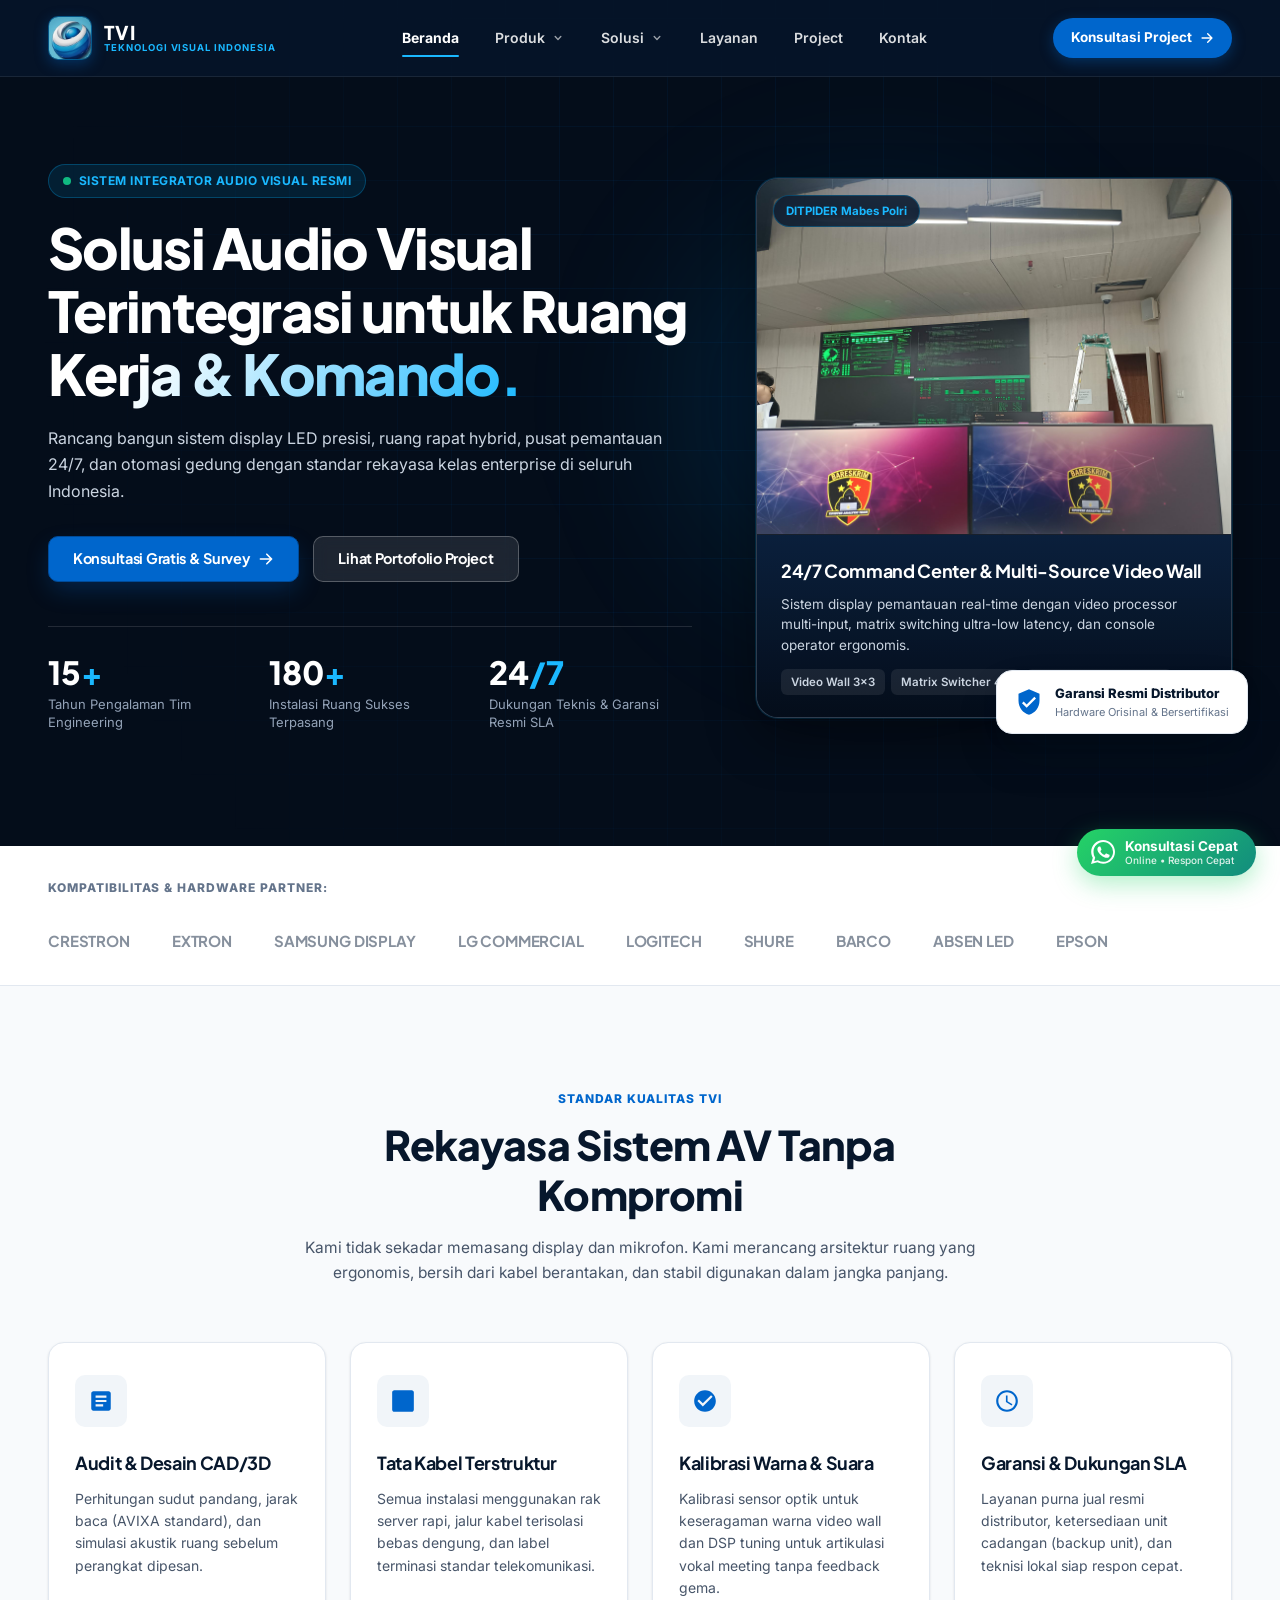
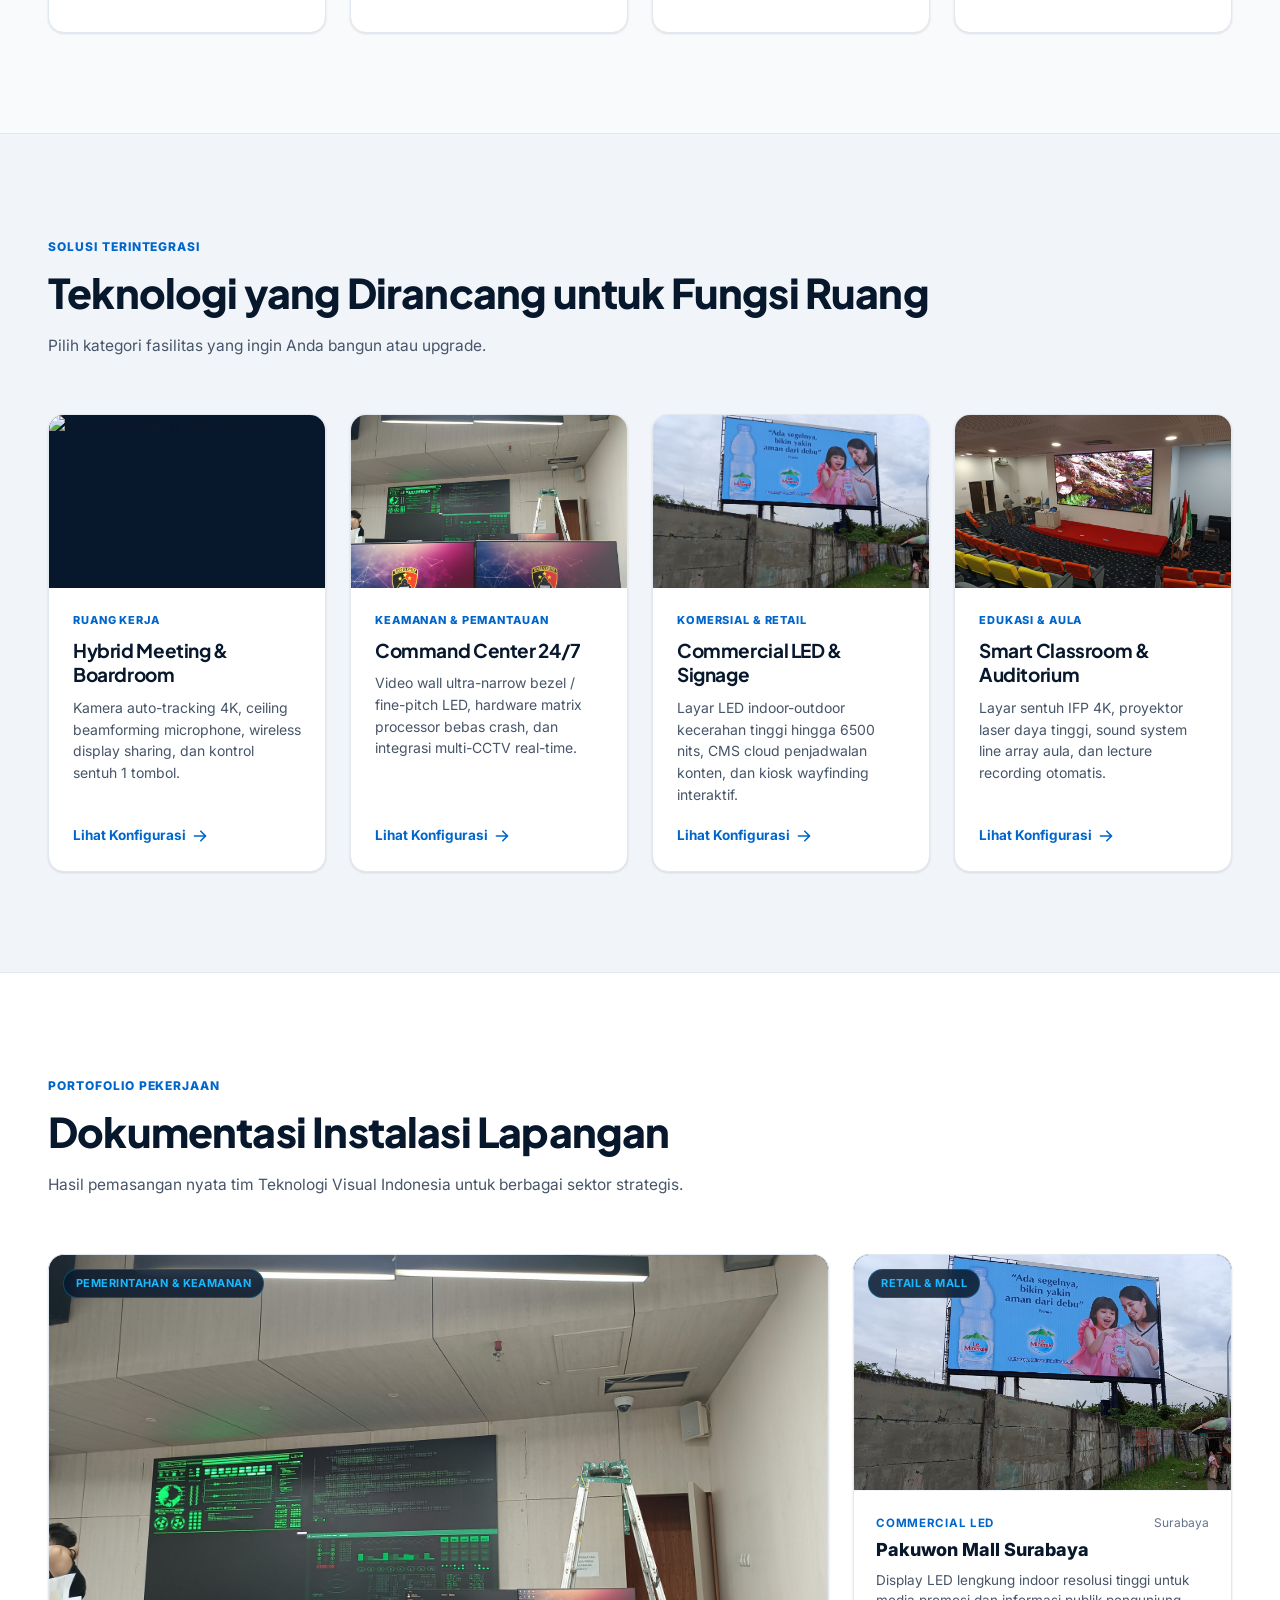
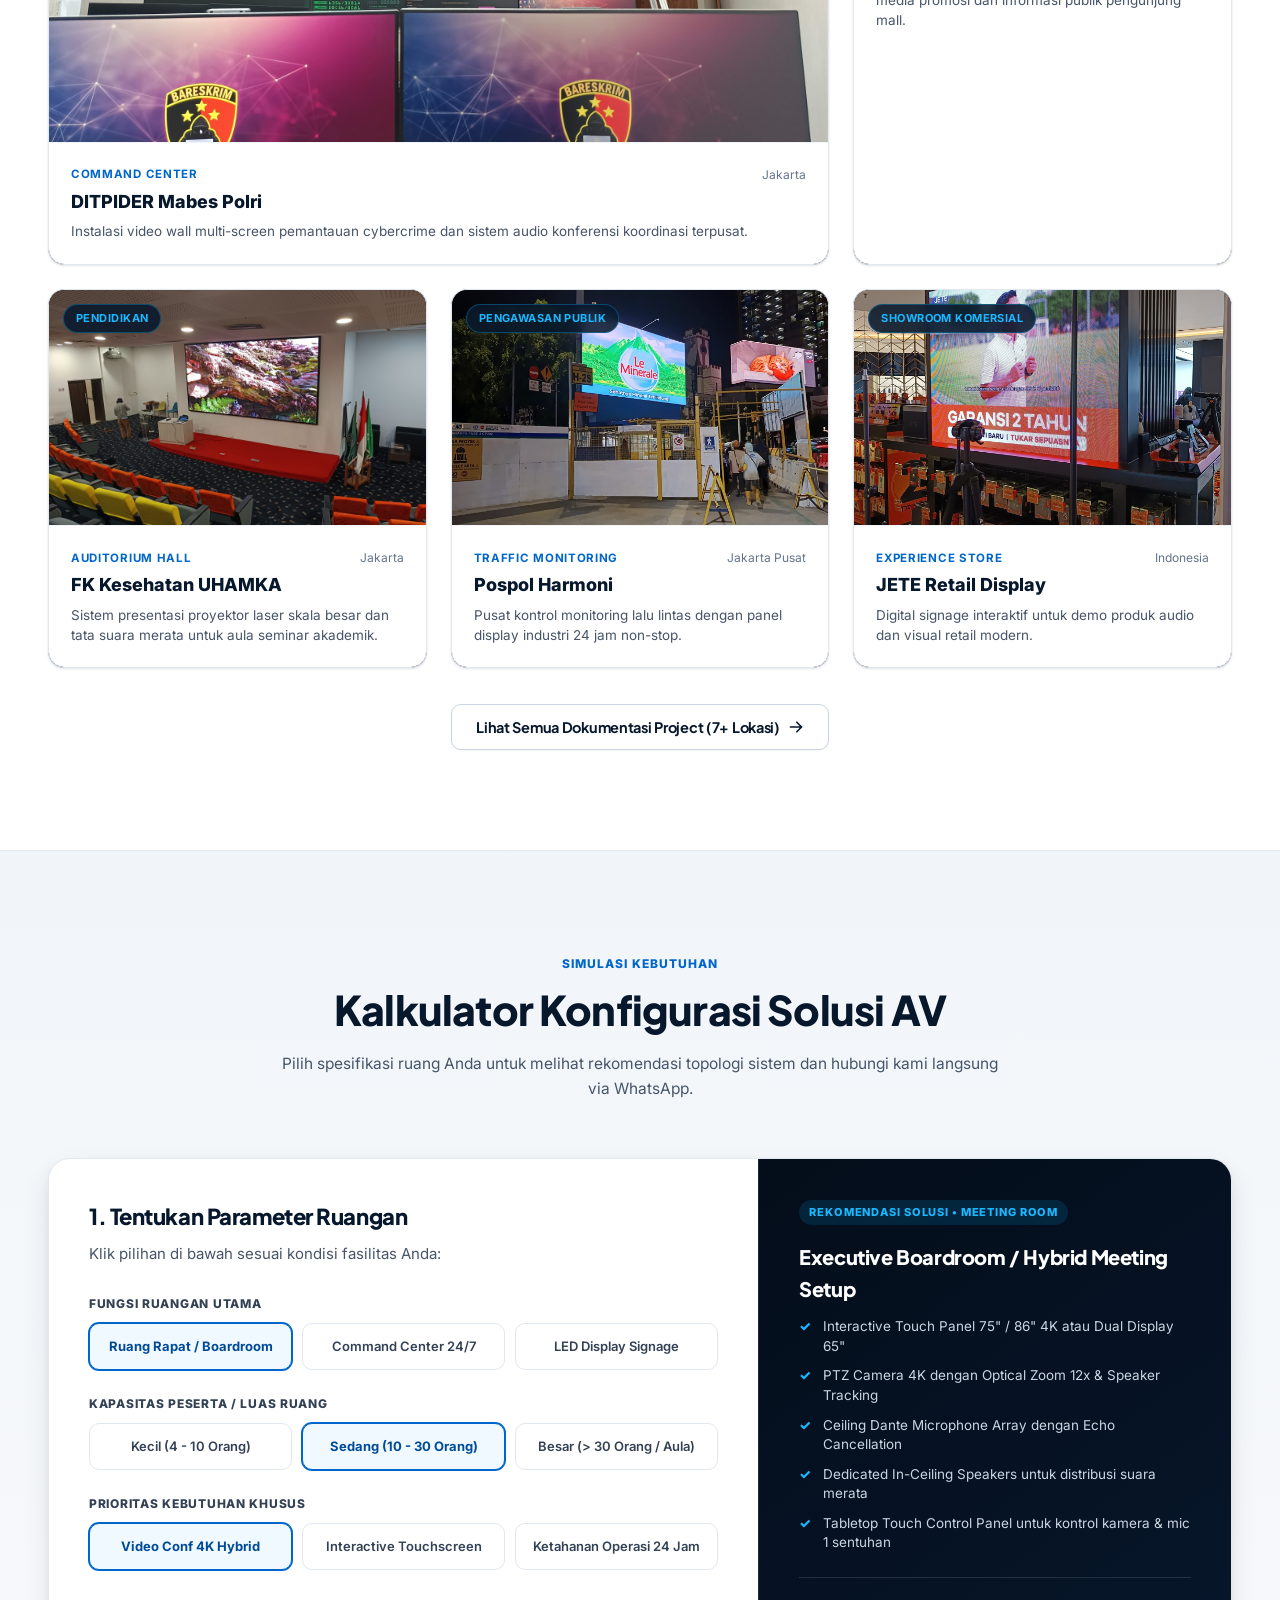
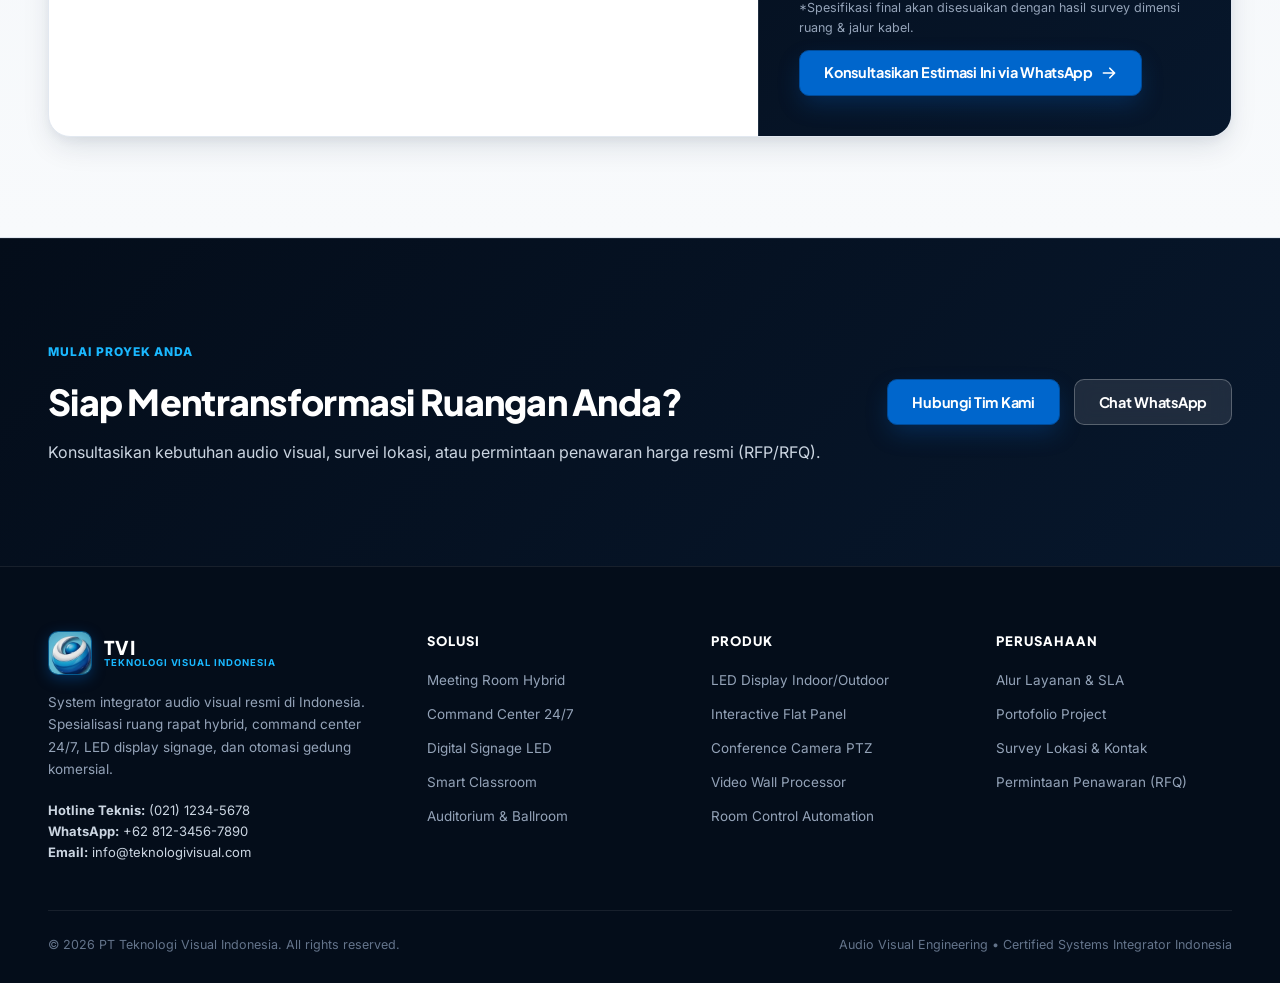
==== index.html @ c1d9228b "Update modern design and TVI branding" ====
<!DOCTYPE html>
<html lang="id">
  <head>
    <meta charset="UTF-8" />
    <meta name="viewport" content="width=device-width, initial-scale=1.0" />
    <title>Teknologi Visual Indonesia (TVI) | Solusi Audio Visual Terintegrasi</title>
    <meta
      name="description"
      content="Teknologi Visual Indonesia (TVI) - System integrator audio visual, LED video wall, command center, ruang meeting hybrid, dan digital signage komersial."
    />
    <link rel="icon" type="image/png" href="asset/img/tvi-emblem.png" />
    <link rel="preconnect" href="https://fonts.googleapis.com" />
    <link rel="preconnect" href="https://fonts.gstatic.com" crossorigin />
    <link
      href="https://fonts.googleapis.com/css2?family=Inter:wght@400;500;600;700&family=Plus+Jakarta+Sans:wght@500;600;700;800&display=swap"
      rel="stylesheet"
    />
    <link rel="stylesheet" href="styles.css" />
  </head>
  <body>
    <!-- Site Header -->
    <header class="site-header">
      <a class="brand" href="index.html" aria-label="Teknologi Visual Indonesia">
        <div class="brand-logo-frame">
          <img class="brand-logo" src="asset/img/tvi-emblem.png" alt="TVI Emblem Logo" />
        </div>
        <div class="brand-text">
          <span class="brand-title">TVI</span>
          <span class="brand-subtitle">Teknologi Visual Indonesia</span>
        </div>
      </a>

      <button class="nav-toggle" aria-label="Buka navigasi" aria-expanded="false">
        <span></span>
        <span></span>
        <span></span>
      </button>

      <nav class="site-nav" aria-label="Navigasi utama">
        <a class="active" href="index.html">Beranda</a>

        <!-- Produk Mega Menu -->
        <div class="nav-item has-mega">
          <a href="produk.html">
            Produk
            <svg class="nav-arrow" viewBox="0 0 20 20">
              <path d="M5.293 7.293a1 1 0 011.414 0L10 10.586l3.293-3.293a1 1 0 111.414 1.414l-4 4a1 1 0 01-1.414 0l-4-4a1 1 0 010-1.414z" />
            </svg>
          </a>
          <div class="mega-menu product-mega">
            <div class="mega-panel">
              <h3>Display System</h3>
              <a href="produk-detail.html?kategori=led-display">
                LED Display Indoor & Outdoor
                <span class="desc">Pixel pitch P1.2 hingga P4.8 kabinet modular</span>
              </a>
              <a href="produk-detail.html?kategori=interactive-panel">
                Interactive Flat Panel
                <span class="desc">Layar sentuh 4K 40-point dengan AI Whiteboard</span>
              </a>
              <a href="produk-detail.html?kategori=projector">
                Laser Projector
                <span class="desc">Daya pancar hingga 12.000 ANSI Lumens</span>
              </a>
              <a href="produk-detail.html?kategori=projection-screen">
                Motorized Tension Screen
                <span class="desc">Bidang pantul presisi tanpa kerut</span>
              </a>
            </div>
            <div class="mega-panel">
              <h3>Audio & Konferensi</h3>
              <a href="produk-detail.html?kategori=conference-camera">
                Conference Camera PTZ
                <span class="desc">AI Auto-framing & Speaker Tracking 4K</span>
              </a>
              <a href="produk-detail.html?kategori=microphone-system">
                Microphone System & DSP
                <span class="desc">Ceiling beamforming & Dante Audio Network</span>
              </a>
              <a href="produk-detail.html?kategori=speaker-amplifier">
                Speaker & Amplifier
                <span class="desc">Distribusi suara merata & minim distorsi</span>
              </a>
              <a href="produk-detail.html?kategori=video-processor">
                Video Wall Processor
                <span class="desc">Multi-window PIP, matrixing ultra-low latency</span>
              </a>
            </div>
            <div class="mega-panel">
              <h3>Kontrol & Otomasi</h3>
              <a href="produk-detail.html?kategori=control-panel">
                Control Touch Panel
                <span class="desc">Satu sentuhan kontrol skenario ruangan</span>
              </a>
              <a href="produk-detail.html?kategori=matrix-switcher">
                Matrix Switcher & AV-over-IP
                <span class="desc">Distribusi sinyal 4K HDMI & LAN tanpa jeda</span>
              </a>
              <a href="produk-detail.html?kategori=digital-signage">
                Digital Signage & CMS
                <span class="desc">Manajemen konten cloud terpusat 24/7</span>
              </a>
              <a href="produk-detail.html?kategori=room-automation">
                Room Automation
                <span class="desc">Sensor kehadiran & penjadwalan efisien</span>
              </a>
            </div>
            <div class="mega-feature-card">
              <span class="badge">Official Partner</span>
              <h4>Katalog Perangkat Resmi</h4>
              <p>Semua produk didukung garansi resmi distributor dan suku cadang terjamin di Indonesia.</p>
              <a class="btn-quick" href="produk.html">Lihat Semua Produk →</a>
            </div>
          </div>
        </div>

        <!-- Solusi Mega Menu -->
        <div class="nav-item has-mega">
          <a href="solusi.html">
            Solusi
            <svg class="nav-arrow" viewBox="0 0 20 20">
              <path d="M5.293 7.293a1 1 0 011.414 0L10 10.586l3.293-3.293a1 1 0 111.414 1.414l-4 4a1 1 0 01-1.414 0l-4-4a1 1 0 010-1.414z" />
            </svg>
          </a>
          <div class="mega-menu solution-mega">
            <div class="mega-panel">
              <h3>Ruang Kerja Korporat</h3>
              <a href="solusi-detail.html?kategori=meeting-room">
                Meeting Room
                <span class="desc">Solusi rapat hibrida Zoom & Teams</span>
              </a>
              <a href="solusi-detail.html?kategori=boardroom">
                Executive Boardroom
                <span class="desc">Standar estetika direksi & kabel tersembunyi</span>
              </a>
              <a href="solusi-detail.html?kategori=hybrid-office">
                Hybrid Office
                <span class="desc">Huddle space & room scheduling booking</span>
              </a>
            </div>
            <div class="mega-panel">
              <h3>Pusat Komando & Publik</h3>
              <a href="solusi-detail.html?kategori=command-center">
                Command Center 24/7
                <span class="desc">Video wall mission-critical tanpa henti</span>
              </a>
              <a href="solusi-detail.html?kategori=digital-signage">
                Commercial Signage
                <span class="desc">Informasi publik mall, bandara & retail</span>
              </a>
              <a href="solusi-detail.html?kategori=auditorium">
                Auditorium & Ballroom
                <span class="desc">Visual panggung besar & tata akustik prima</span>
              </a>
            </div>
            <div class="mega-panel">
              <h3>Edukasi Modern</h3>
              <a href="solusi-detail.html?kategori=smart-classroom">
                Smart Classroom
                <span class="desc">Layar interaktif & lecture recording</span>
              </a>
              <a href="solusi-detail.html?kategori=training-room">
                Training Room
                <span class="desc">Multi-display presentasi & pelatihan tim</span>
              </a>
              <a href="solusi-detail.html?kategori=campus-hall">
                Campus Hall
                <span class="desc">Digital podium & broadcast streaming</span>
              </a>
            </div>
            <div class="mega-feature-card">
              <span class="badge">Turnkey Delivery</span>
              <h4>Desain Sesuai Ruangan</h4>
              <p>Kami memetakan akustik, pencahayaan, dan sudut pandang sebelum instalasi dilakukan.</p>
              <a class="btn-quick" href="solusi.html">Jelajahi Solusi →</a>
            </div>
          </div>
        </div>

        <a href="layanan.html">Layanan</a>
        <a href="project.html">Project</a>
        <a href="kontak.html">Kontak</a>
      </nav>

      <div class="header-actions">
        <a class="btn-header-cta" href="kontak.html">
          <span>Konsultasi Project</span>
          <svg width="14" height="14" viewBox="0 0 20 20" fill="currentColor">
            <path fill-rule="evenodd" d="M10.293 3.293a1 1 0 011.414 0l6 6a1 1 0 010 1.414l-6 6a1 1 0 01-1.414-1.414L14.586 11H3a1 1 0 110-2h11.586l-4.293-4.293a1 1 0 010-1.414z" clip-rule="evenodd" />
          </svg>
        </a>
      </div>
    </header>

    <main>
      <!-- Hero Section -->
      <section class="hero">
        <div class="hero-bg-grid"></div>
        <div class="hero-glow-ambient"></div>

        <div class="hero-container">
          <!-- Left Column: Copy & Trust Signals -->
          <div class="hero-copy-col">
            <div class="eyebrow-pill">
              <span class="pulse-dot"></span>
              <span>Sistem Integrator Audio Visual Resmi</span>
            </div>

            <h1>
              Solusi Audio Visual Terintegrasi untuk <span class="gradient-text">Ruang Kerja & Komando.</span>
            </h1>

            <p class="hero-description">
              Rancang bangun sistem display LED presisi, ruang rapat hybrid, pusat pemantauan 24/7,
              dan otomasi gedung dengan standar rekayasa kelas enterprise di seluruh Indonesia.
            </p>

            <div class="hero-actions">
              <a class="btn primary" href="kontak.html">
                <span>Konsultasi Gratis & Survey</span>
                <svg width="16" height="16" viewBox="0 0 20 20" fill="currentColor">
                  <path fill-rule="evenodd" d="M10.293 3.293a1 1 0 011.414 0l6 6a1 1 0 010 1.414l-6 6a1 1 0 01-1.414-1.414L14.586 11H3a1 1 0 110-2h11.586l-4.293-4.293a1 1 0 010-1.414z" clip-rule="evenodd" />
                </svg>
              </a>
              <a class="btn secondary" href="project.html">Lihat Portofolio Project</a>
            </div>

            <div class="hero-stats-row">
              <div class="hero-stat-item">
                <strong>15<span>+</span></strong>
                <span class="label">Tahun Pengalaman Tim Engineering</span>
              </div>
              <div class="hero-stat-item">
                <strong>180<span>+</span></strong>
                <span class="label">Instalasi Ruang Sukses Terpasang</span>
              </div>
              <div class="hero-stat-item">
                <strong>24<span>/7</span></strong>
                <span class="label">Dukungan Teknis & Garansi Resmi SLA</span>
              </div>
            </div>
          </div>

          <!-- Right Column: Interactive Real Project Visual -->
          <div class="hero-showcase-col">
            <div class="hero-interactive-card">
              <div class="hero-card-media">
                <span class="hero-card-badge">DITPIDER Mabes Polri</span>
                <img
                  src="asset/img/projects/ditpider-mabes-polri.jpg"
                  alt="Instalasi Command Center DITPIDER Mabes Polri oleh TVI"
                />
              </div>
              <div class="hero-card-content">
                <h3>24/7 Command Center & Multi-Source Video Wall</h3>
                <p>
                  Sistem display pemantauan real-time dengan video processor multi-input, matrix switching ultra-low latency,
                  dan console operator ergonomis.
                </p>
                <div class="hero-spec-pills">
                  <span>Video Wall 3x3</span>
                  <span>Matrix Switcher 4K</span>
                  <span>Audio DSP Conference</span>
                </div>
              </div>
            </div>

            <!-- Floating Trust Badge -->
            <div class="hero-floating-tag">
              <svg viewBox="0 0 24 24">
                <path d="M12 1L3 5v6c0 5.55 3.84 10.74 9 12 5.16-1.26 9-6.45 9-12V5l-9-4zm-2 16l-4-4 1.41-1.41L10 14.17l6.59-6.59L18 9l-8 8z" />
              </svg>
              <div>
                <strong>Garansi Resmi Distributor</strong>
                <span>Hardware Orisinal & Bersertifikasi</span>
              </div>
            </div>
          </div>
        </div>
      </section>

      <!-- Partner Ecosystem Bar -->
      <section class="partner-bar" aria-label="Kompatibilitas Perangkat Resmi">
        <div class="partner-container">
          <span class="partner-title">Kompatibilitas & Hardware Partner:</span>
          <div class="partner-logos-list">
            <span class="partner-item">CRESTRON</span>
            <span class="partner-item">EXTRON</span>
            <span class="partner-item">SAMSUNG DISPLAY</span>
            <span class="partner-item">LG COMMERCIAL</span>
            <span class="partner-item">LOGITECH</span>
            <span class="partner-item">SHURE</span>
            <span class="partner-item">BARCO</span>
            <span class="partner-item">ABSEN LED</span>
            <span class="partner-item">EPSON</span>
          </div>
        </div>
      </section>

      <!-- Mengapa TVI / Standar Rekayasa AV -->
      <section class="section">
        <div class="section-container">
          <div class="section-header center">
            <span class="eyebrow">Standar Kualitas TVI</span>
            <h2 class="section-title">Rekayasa Sistem AV Tanpa Kompromi</h2>
            <p class="section-lead">
              Kami tidak sekadar memasang display dan mikrofon. Kami merancang arsitektur ruang yang ergonomis,
              bersih dari kabel berantakan, dan stabil digunakan dalam jangka panjang.
            </p>
          </div>

          <div class="pillars-grid">
            <div class="pillar-card">
              <div class="pillar-icon-box">
                <svg viewBox="0 0 24 24">
                  <path d="M19 3H5c-1.1 0-2 .9-2 2v14c0 1.1.9 2 2 2h14c1.1 0 2-.9 2-2V5c0-1.1-.9-2-2-2zm-5 14H7v-2h7v2zm3-4H7v-2h10v2zm0-4H7V7h10v2z" />
                </svg>
              </div>
              <h3>Audit & Desain CAD/3D</h3>
              <p>Perhitungan sudut pandang, jarak baca (AVIXA standard), dan simulasi akustik ruang sebelum perangkat dipesan.</p>
            </div>

            <div class="pillar-card">
              <div class="pillar-icon-box">
                <svg viewBox="0 0 24 24">
                  <path d="M4 6h16v12H4z M2 4c0-1.11.89-2 2-2h16c1.11 0 2 .89 2 2v16c0 1.11-.89 2-2 2H4c-1.11 0-2-.89-2-2V4zm7 3l5 5-5 5V7z" />
                </svg>
              </div>
              <h3>Tata Kabel Terstruktur</h3>
              <p>Semua instalasi menggunakan rak server rapi, jalur kabel terisolasi bebas dengung, dan label terminasi standar telekomunikasi.</p>
            </div>

            <div class="pillar-card">
              <div class="pillar-icon-box">
                <svg viewBox="0 0 24 24">
                  <path d="M12 2C6.48 2 2 6.48 2 12s4.48 10 10 10 10-4.48 10-10S17.52 2 12 2zm-2 15l-5-5 1.41-1.41L10 14.17l7.59-7.59L19 8l-9 9z" />
                </svg>
              </div>
              <h3>Kalibrasi Warna & Suara</h3>
              <p>Kalibrasi sensor optik untuk keseragaman warna video wall dan DSP tuning untuk artikulasi vokal meeting tanpa feedback gema.</p>
            </div>

            <div class="pillar-card">
              <div class="pillar-icon-box">
                <svg viewBox="0 0 24 24">
                  <path d="M11.99 2C6.47 2 2 6.48 2 12s4.47 10 9.99 10C17.52 22 22 17.52 22 12S17.52 2 11.99 2zM12 20c-4.42 0-8-3.58-8-8s3.58-8 8-8 8 3.58 8 8-3.58 8-8 8zm.5-13H11v6l5.25 3.15.75-1.23-4.5-2.67z" />
                </svg>
              </div>
              <h3>Garansi & Dukungan SLA</h3>
              <p>Layanan purna jual resmi distributor, ketersediaan unit cadangan (backup unit), dan teknisi lokal siap respon cepat.</p>
            </div>
          </div>
        </div>
      </section>

      <!-- Solusi Utama Grid -->
      <section class="section solutions-section">
        <div class="section-container">
          <div class="section-header">
            <span class="eyebrow">Solusi Terintegrasi</span>
            <h2 class="section-title">Teknologi yang Dirancang untuk Fungsi Ruang</h2>
            <p class="section-lead">Pilih kategori fasilitas yang ingin Anda bangun atau upgrade.</p>
          </div>

          <div class="solution-grid">
            <article class="solution-card">
              <div class="solution-card-media">
                <img
                  src="https://images.unsplash.com/photo-1552664730-d307ca884978?auto=format&fit=crop&w=900&q=80"
                  alt="Solusi Hybrid Meeting Room TVI"
                  loading="lazy"
                />
              </div>
              <div class="solution-card-content">
                <span class="solution-card-category">Ruang Kerja</span>
                <h3>Hybrid Meeting & Boardroom</h3>
                <p>Kamera auto-tracking 4K, ceiling beamforming microphone, wireless display sharing, dan kontrol sentuh 1 tombol.</p>
                <a class="solution-card-link" href="solusi-detail.html?kategori=meeting-room">
                  <span>Lihat Konfigurasi</span>
                  <svg viewBox="0 0 20 20"><path fill-rule="evenodd" d="M10.293 3.293a1 1 0 011.414 0l6 6a1 1 0 010 1.414l-6 6a1 1 0 01-1.414-1.414L14.586 11H3a1 1 0 110-2h11.586l-4.293-4.293a1 1 0 010-1.414z" clip-rule="evenodd" /></svg>
                </a>
              </div>
            </article>

            <article class="solution-card">
              <div class="solution-card-media">
                <img
                  src="asset/img/projects/ditpider-mabes-polri.jpg"
                  alt="Solusi Command Center TVI"
                  loading="lazy"
                />
              </div>
              <div class="solution-card-content">
                <span class="solution-card-category">Keamanan & Pemantauan</span>
                <h3>Command Center 24/7</h3>
                <p>Video wall ultra-narrow bezel / fine-pitch LED, hardware matrix processor bebas crash, dan integrasi multi-CCTV real-time.</p>
                <a class="solution-card-link" href="solusi-detail.html?kategori=command-center">
                  <span>Lihat Konfigurasi</span>
                  <svg viewBox="0 0 20 20"><path fill-rule="evenodd" d="M10.293 3.293a1 1 0 011.414 0l6 6a1 1 0 010 1.414l-6 6a1 1 0 01-1.414-1.414L14.586 11H3a1 1 0 110-2h11.586l-4.293-4.293a1 1 0 010-1.414z" clip-rule="evenodd" /></svg>
                </a>
              </div>
            </article>

            <article class="solution-card">
              <div class="solution-card-media">
                <img
                  src="asset/img/projects/pakuwon-mall-surabaya.jpg"
                  alt="Solusi Commercial LED & Signage TVI"
                  loading="lazy"
                />
              </div>
              <div class="solution-card-content">
                <span class="solution-card-category">Komersial & Retail</span>
                <h3>Commercial LED & Signage</h3>
                <p>Layar LED indoor-outdoor kecerahan tinggi hingga 6500 nits, CMS cloud penjadwalan konten, dan kiosk wayfinding interaktif.</p>
                <a class="solution-card-link" href="solusi-detail.html?kategori=digital-signage">
                  <span>Lihat Konfigurasi</span>
                  <svg viewBox="0 0 20 20"><path fill-rule="evenodd" d="M10.293 3.293a1 1 0 011.414 0l6 6a1 1 0 010 1.414l-6 6a1 1 0 01-1.414-1.414L14.586 11H3a1 1 0 110-2h11.586l-4.293-4.293a1 1 0 010-1.414z" clip-rule="evenodd" /></svg>
                </a>
              </div>
            </article>

            <article class="solution-card">
              <div class="solution-card-media">
                <img
                  src="asset/img/projects/fk-kesehatan-uhamka.jpg"
                  alt="Solusi Auditorium & Smart Education TVI"
                  loading="lazy"
                />
              </div>
              <div class="solution-card-content">
                <span class="solution-card-category">Edukasi & Aula</span>
                <h3>Smart Classroom & Auditorium</h3>
                <p>Layar sentuh IFP 4K, proyektor laser daya tinggi, sound system line array aula, dan lecture recording otomatis.</p>
                <a class="solution-card-link" href="solusi-detail.html?kategori=smart-classroom">
                  <span>Lihat Konfigurasi</span>
                  <svg viewBox="0 0 20 20"><path fill-rule="evenodd" d="M10.293 3.293a1 1 0 011.414 0l6 6a1 1 0 010 1.414l-6 6a1 1 0 01-1.414-1.414L14.586 11H3a1 1 0 110-2h11.586l-4.293-4.293a1 1 0 010-1.414z" clip-rule="evenodd" /></svg>
                </a>
              </div>
            </article>
          </div>
        </div>
      </section>

      <!-- Real Project Highlight Showcase -->
      <section class="section projects-section">
        <div class="section-container">
          <div class="section-header">
            <span class="eyebrow">Portofolio Pekerjaan</span>
            <h2 class="section-title">Dokumentasi Instalasi Lapangan</h2>
            <p class="section-lead">Hasil pemasangan nyata tim Teknologi Visual Indonesia untuk berbagai sektor strategis.</p>
          </div>

          <div class="project-card-grid">
            <figure class="project-card project-card-wide">
              <div class="project-card-img-wrap">
                <span class="project-card-badge">Pemerintahan & Keamanan</span>
                <img
                  src="asset/img/projects/ditpider-mabes-polri.jpg"
                  alt="Instalasi DITPIDER Mabes Polri"
                  loading="lazy"
                />
              </div>
              <figcaption>
                <div class="project-meta-row">
                  <span class="project-client-type">Command Center</span>
                  <span class="project-location">Jakarta</span>
                </div>
                <strong>DITPIDER Mabes Polri</strong>
                <p>Instalasi video wall multi-screen pemantauan cybercrime dan sistem audio konferensi koordinasi terpusat.</p>
              </figcaption>
            </figure>

            <figure class="project-card">
              <div class="project-card-img-wrap">
                <span class="project-card-badge">Retail & Mall</span>
                <img
                  src="asset/img/projects/pakuwon-mall-surabaya.jpg"
                  alt="Instalasi Pakuwon Mall Surabaya"
                  loading="lazy"
                />
              </div>
              <figcaption>
                <div class="project-meta-row">
                  <span class="project-client-type">Commercial LED</span>
                  <span class="project-location">Surabaya</span>
                </div>
                <strong>Pakuwon Mall Surabaya</strong>
                <p>Display LED lengkung indoor resolusi tinggi untuk media promosi dan informasi publik pengunjung mall.</p>
              </figcaption>
            </figure>

            <figure class="project-card">
              <div class="project-card-img-wrap">
                <span class="project-card-badge">Pendidikan</span>
                <img
                  src="asset/img/projects/fk-kesehatan-uhamka.jpg"
                  alt="Instalasi FK Kesehatan UHAMKA"
                  loading="lazy"
                />
              </div>
              <figcaption>
                <div class="project-meta-row">
                  <span class="project-client-type">Auditorium Hall</span>
                  <span class="project-location">Jakarta</span>
                </div>
                <strong>FK Kesehatan UHAMKA</strong>
                <p>Sistem presentasi proyektor laser skala besar dan tata suara merata untuk aula seminar akademik.</p>
              </figcaption>
            </figure>

            <figure class="project-card">
              <div class="project-card-img-wrap">
                <span class="project-card-badge">Pengawasan Publik</span>
                <img
                  src="asset/img/projects/pospol-harmoni.jpg"
                  alt="Instalasi Pospol Harmoni"
                  loading="lazy"
                />
              </div>
              <figcaption>
                <div class="project-meta-row">
                  <span class="project-client-type">Traffic Monitoring</span>
                  <span class="project-location">Jakarta Pusat</span>
                </div>
                <strong>Pospol Harmoni</strong>
                <p>Pusat kontrol monitoring lalu lintas dengan panel display industri 24 jam non-stop.</p>
              </figcaption>
            </figure>

            <figure class="project-card">
              <div class="project-card-img-wrap">
                <span class="project-card-badge">Showroom Komersial</span>
                <img
                  src="asset/img/projects/jete.jpg"
                  alt="Instalasi JETE Experience Store"
                  loading="lazy"
                />
              </div>
              <figcaption>
                <div class="project-meta-row">
                  <span class="project-client-type">Experience Store</span>
                  <span class="project-location">Indonesia</span>
                </div>
                <strong>JETE Retail Display</strong>
                <p>Digital signage interaktif untuk demo produk audio dan visual retail modern.</p>
              </figcaption>
            </figure>
          </div>

          <div style="text-align: center; margin-top: 36px">
            <a class="btn outline-dark" href="project.html">
              <span>Lihat Semua Dokumentasi Project (7+ Lokasi)</span>
              <svg width="16" height="16" viewBox="0 0 20 20" fill="currentColor">
                <path fill-rule="evenodd" d="M10.293 3.293a1 1 0 011.414 0l6 6a1 1 0 010 1.414l-6 6a1 1 0 01-1.414-1.414L14.586 11H3a1 1 0 110-2h11.586l-4.293-4.293a1 1 0 010-1.414z" clip-rule="evenodd" />
              </svg>
            </a>
          </div>
        </div>
      </section>

      <!-- Interactive AV Project Estimator (Kalkulator Solusi AV TVI) -->
      <section class="section estimator-section" id="estimatorSection">
        <div class="section-container">
          <div class="section-header center">
            <span class="eyebrow">Simulasi Kebutuhan</span>
            <h2 class="section-title">Kalkulator Konfigurasi Solusi AV</h2>
            <p class="section-lead">Pilih spesifikasi ruang Anda untuk melihat rekomendasi topologi sistem dan hubungi kami langsung via WhatsApp.</p>
          </div>

          <div class="estimator-card">
            <div class="estimator-controls">
              <h3>1. Tentukan Parameter Ruangan</h3>
              <p>Klik pilihan di bawah sesuai kondisi fasilitas Anda:</p>

              <div class="estimator-step">
                <label>Fungsi Ruangan Utama</label>
                <div class="estimator-options-grid">
                  <div class="estimator-radio selected" data-room="meeting">Ruang Rapat / Boardroom</div>
                  <div class="estimator-radio" data-room="command">Command Center 24/7</div>
                  <div class="estimator-radio" data-room="led">LED Display Signage</div>
                </div>
              </div>

              <div class="estimator-step">
                <label>Kapasitas Peserta / Luas Ruang</label>
                <div class="estimator-options-grid">
                  <div class="estimator-radio" data-cap="small">Kecil (4 - 10 Orang)</div>
                  <div class="estimator-radio selected" data-cap="medium">Sedang (10 - 30 Orang)</div>
                  <div class="estimator-radio" data-cap="large">Besar (> 30 Orang / Aula)</div>
                </div>
              </div>

              <div class="estimator-step">
                <label>Prioritas Kebutuhan Khusus</label>
                <div class="estimator-options-grid">
                  <div class="estimator-radio selected" data-feat="hybrid">Video Conf 4K Hybrid</div>
                  <div class="estimator-radio" data-feat="touchscreen">Interactive Touchscreen</div>
                  <div class="estimator-radio" data-feat="247">Ketahanan Operasi 24 Jam</div>
                </div>
              </div>
            </div>

            <div class="estimator-result">
              <div>
                <span class="estimator-result-badge" id="estResultBadge">Rekomendasi Solusi • Meeting Room</span>
                <h4 id="estResultTitle">Executive Boardroom / Hybrid Meeting Setup</h4>
                <ul class="estimator-result-items" id="estResultList">
                  <li>Interactive Touch Panel 75" / 86" 4K atau Dual Display 65"</li>
                  <li>PTZ Camera 4K dengan Optical Zoom 12x & Speaker Tracking</li>
                  <li>Ceiling Dante Microphone Array dengan Echo Cancellation</li>
                  <li>Dedicated In-Ceiling Speakers untuk distribusi suara merata</li>
                  <li>Tabletop Touch Control Panel untuk kontrol kamera & mic 1 sentuhan</li>
                </ul>
              </div>

              <div class="estimator-cta-box">
                <p style="font-size: 12.5px; color: var(--slate-400); margin-bottom: 12px">
                  *Spesifikasi final akan disesuaikan dengan hasil survey dimensi ruang & jalur kabel.
                </p>
                <a class="btn primary" id="estWaBtn" href="#" target="_blank" rel="noopener">
                  <span>Konsultasikan Estimasi Ini via WhatsApp</span>
                  <svg width="16" height="16" viewBox="0 0 20 20" fill="currentColor">
                    <path fill-rule="evenodd" d="M10.293 3.293a1 1 0 011.414 0l6 6a1 1 0 010 1.414l-6 6a1 1 0 01-1.414-1.414L14.586 11H3a1 1 0 110-2h11.586l-4.293-4.293a1 1 0 010-1.414z" clip-rule="evenodd" />
                  </svg>
                </a>
              </div>
            </div>
          </div>
        </div>
      </section>

      <!-- CTA Band -->
      <section class="section cta-band">
        <div class="cta-container">
          <div class="cta-content">
            <span class="eyebrow" style="color: var(--brand-cyan-400)">Mulai Proyek Anda</span>
            <h2>Siap Mentransformasi Ruangan Anda?</h2>
            <p>Konsultasikan kebutuhan audio visual, survei lokasi, atau permintaan penawaran harga resmi (RFP/RFQ).</p>
          </div>
          <div class="cta-actions">
            <a class="btn primary" href="kontak.html">Hubungi Tim Kami</a>
            <a class="btn secondary" href="https://wa.me/6281234567890" target="_blank" rel="noopener">Chat WhatsApp</a>
          </div>
        </div>
      </section>
    </main>

    <!-- Footer -->
    <footer class="site-footer">
      <div class="footer-top">
        <div class="footer-brand-col">
          <a class="brand" href="index.html">
            <div class="brand-logo-frame">
              <img class="brand-logo" src="asset/img/tvi-emblem.png" alt="TVI Logo" />
            </div>
            <div class="brand-text">
              <span class="brand-title">TVI</span>
              <span class="brand-subtitle">Teknologi Visual Indonesia</span>
            </div>
          </a>
          <p>
            System integrator audio visual resmi di Indonesia. Spesialisasi ruang rapat hybrid,
            command center 24/7, LED display signage, dan otomasi gedung komersial.
          </p>
          <div style="font-size: 13px; color: var(--slate-300); line-height: 1.6">
            <strong>Hotline Teknis:</strong> (021) 1234-5678<br />
            <strong>WhatsApp:</strong> +62 812-3456-7890<br />
            <strong>Email:</strong> info@teknologivisual.com
          </div>
        </div>

        <div class="footer-col">
          <h4>Solusi</h4>
          <ul>
            <li><a href="solusi-detail.html?kategori=meeting-room">Meeting Room Hybrid</a></li>
            <li><a href="solusi-detail.html?kategori=command-center">Command Center 24/7</a></li>
            <li><a href="solusi-detail.html?kategori=digital-signage">Digital Signage LED</a></li>
            <li><a href="solusi-detail.html?kategori=smart-classroom">Smart Classroom</a></li>
            <li><a href="solusi-detail.html?kategori=auditorium">Auditorium & Ballroom</a></li>
          </ul>
        </div>

        <div class="footer-col">
          <h4>Produk</h4>
          <ul>
            <li><a href="produk-detail.html?kategori=led-display">LED Display Indoor/Outdoor</a></li>
            <li><a href="produk-detail.html?kategori=interactive-panel">Interactive Flat Panel</a></li>
            <li><a href="produk-detail.html?kategori=conference-camera">Conference Camera PTZ</a></li>
            <li><a href="produk-detail.html?kategori=video-processor">Video Wall Processor</a></li>
            <li><a href="produk-detail.html?kategori=control-panel">Room Control Automation</a></li>
          </ul>
        </div>

        <div class="footer-col">
          <h4>Perusahaan</h4>
          <ul>
            <li><a href="layanan.html">Alur Layanan & SLA</a></li>
            <li><a href="project.html">Portofolio Project</a></li>
            <li><a href="kontak.html">Survey Lokasi & Kontak</a></li>
            <li><a href="kontak.html">Permintaan Penawaran (RFQ)</a></li>
          </ul>
        </div>
      </div>

      <div class="footer-bottom">
        <div>
          © 2026 PT Teknologi Visual Indonesia. All rights reserved.
        </div>
        <div>
          Audio Visual Engineering • Certified Systems Integrator Indonesia
        </div>
      </div>
    </footer>

    <!-- Floating WhatsApp Widget -->
    <a
      class="whatsapp-float"
      href="https://wa.me/6281234567890?text=Halo%20Tim%20TVI,%20saya%20ingin%20konsultasi%20mengenai%20kebutuhan%20audio%20visual."
      target="_blank"
      rel="noopener"
      aria-label="Konsultasi Teknis via WhatsApp"
    >
      <div class="whatsapp-pill">
        <svg viewBox="0 0 24 24">
          <path d="M20.5 3.5A11.8 11.8 0 0 0 12.1 0C5.5 0 .2 5.3.2 11.8c0 2.1.5 4.1 1.6 5.9L0 24l6.4-1.7a11.8 11.8 0 0 0 5.7 1.5h.1c6.5 0 11.8-5.3 11.8-11.8 0-3.2-1.2-6.2-3.5-8.5ZM12.1 21.8c-1.7 0-3.3-.5-4.8-1.3l-.3-.2-3.8 1 1-3.7-.2-.4a9.8 9.8 0 0 1-1.5-5.3c0-5.4 4.4-9.8 9.8-9.8 2.6 0 5.1 1 6.9 2.9a9.7 9.7 0 0 1 2.9 6.9c-.2 5.5-4.6 9.9-10 9.9Zm5.4-7.4c-.3-.1-1.7-.8-1.9-.9-.3-.1-.5-.1-.7.1-.2.3-.8.9-.9 1.1-.2.2-.3.2-.6.1-.3-.1-1.2-.4-2.3-1.4-.9-.8-1.4-1.7-1.6-2-.2-.3 0-.4.1-.6l.5-.5c.1-.2.2-.3.3-.5.1-.2 0-.4 0-.5 0-.1-.7-1.7-.9-2.3-.2-.6-.5-.5-.7-.5h-.6c-.2 0-.5.1-.8.4-.3.3-1 1-1 2.5s1.1 2.9 1.2 3.1c.1.2 2.1 3.3 5.2 4.6.7.3 1.3.5 1.7.6.7.2 1.4.2 1.9.1.6-.1 1.7-.7 2-1.4.2-.7.2-1.3.2-1.4-.1-.2-.3-.3-.6-.4Z" />
        </svg>
        <div class="whatsapp-text-badge">
          <span>Konsultasi Cepat</span>
          <span class="sub text-full">Online • Respon Cepat</span>
        </div>
      </div>
    </a>

    <script src="script.js"></script>
  </body>
</html>
---- styles.css ----
/* ==========================================================================
   TEKNOLOGI VISUAL INDONESIA (TVI) - DESIGN SYSTEM & STYLESHEET
   Authentic Enterprise Audio-Visual Systems Integrator
   Palette derived from the TVI Official Brand Identity & Logo
   ========================================================================== */

:root {
  /* Brand Core Palette (Sampled & Harmonized from TVI Logo) */
  --brand-navy-950: #040d1a;
  --brand-navy-900: #07172c;
  --brand-navy-850: #0b203d;
  --brand-navy-800: #0f2a4f;
  --brand-navy-700: #173b6c;
  
  --brand-blue-700: #004b99;
  --brand-blue-600: #0066cc;  /* Primary TVI Cobalt Blue */
  --brand-blue-500: #0d7ce6;  /* Action Blue */
  --brand-blue-400: #2993ff;
  
  --brand-cyan-500: #00a3e8;  /* TVI Orb Highlight & Glow */
  --brand-cyan-400: #1ab8ff;
  --brand-cyan-100: #e0f4ff;
  --brand-cyan-50:  #f0f9ff;

  /* Neutral Modern Slate Surfaces */
  --slate-900: #0f172a;
  --slate-800: #1e293b;
  --slate-700: #334155;
  --slate-600: #475569;
  --slate-500: #64748b;
  --slate-400: #94a3b8;
  --slate-300: #cbd5e1;
  --slate-200: #e2e8f0;
  --slate-100: #f1f5f9;
  --slate-50:  #f8fafc;
  --white:     #ffffff;

  /* Functional Tokens */
  --text-main:    var(--slate-900);
  --text-muted:   var(--slate-600);
  --text-subtle:  var(--slate-400);
  --bg-page:      var(--slate-50);
  --bg-card:      var(--white);
  --border-light: var(--slate-200);
  --border-focus: var(--brand-blue-500);

  /* Elevation Shadows - Soft, Natural, Multi-layered */
  --shadow-xs: 0 1px 2px rgba(15, 23, 42, 0.05);
  --shadow-sm: 0 1px 3px rgba(15, 23, 42, 0.08), 0 1px 2px rgba(15, 23, 42, 0.04);
  --shadow-md: 0 4px 12px -2px rgba(11, 32, 61, 0.08), 0 2px 6px -1px rgba(11, 32, 61, 0.04);
  --shadow-lg: 0 12px 30px -4px rgba(11, 32, 61, 0.12), 0 4px 12px -2px rgba(11, 32, 61, 0.06);
  --shadow-xl: 0 24px 50px -8px rgba(7, 23, 44, 0.18), 0 8px 20px -4px rgba(7, 23, 44, 0.08);
  --shadow-blue: 0 10px 25px -3px rgba(0, 102, 204, 0.28);
  --shadow-glow: 0 0 35px rgba(0, 163, 232, 0.25);

  /* Radius System */
  --radius-sm: 6px;
  --radius-md: 10px;
  --radius-lg: 16px;
  --radius-xl: 22px;
  --radius-full: 9999px;

  /* Typography */
  --font-display: "Plus Jakarta Sans", -apple-system, BlinkMacSystemFont, "Segoe UI", sans-serif;
  --font-body: "Inter", "Manrope", -apple-system, BlinkMacSystemFont, "Segoe UI", sans-serif;

  /* Layout */
  --container-max: 1240px;
  --container-pad: clamp(18px, 4vw, 48px);
}

/* Base Styles & Reset */
*, *::before, *::after {
  box-sizing: border-box;
}

html {
  scroll-behavior: smooth;
  -webkit-font-smoothing: antialiased;
  -moz-osx-font-smoothing: grayscale;
}

body {
  margin: 0;
  padding: 0;
  font-family: var(--font-body);
  font-size: 15px;
  line-height: 1.6;
  color: var(--text-main);
  background-color: var(--bg-page);
  overflow-x: hidden;
}

h1, h2, h3, h4, h5, h6,
.font-display,
.brand-title,
.btn {
  font-family: var(--font-display);
  font-feature-settings: "cv02", "cv03", "cv04", "cv11";
  letter-spacing: -0.02em;
}

img {
  display: block;
  max-width: 100%;
  height: auto;
}

a {
  color: inherit;
  text-decoration: none;
  transition: color 180ms ease, opacity 180ms ease;
}

p {
  margin: 0 0 16px;
}

p:last-child {
  margin-bottom: 0;
}

/* ==========================================================================
   HEADER & NAVIGATION
   ========================================================================== */

.site-header {
  position: fixed;
  top: 0;
  left: 0;
  right: 0;
  z-index: 100;
  display: flex;
  align-items: center;
  justify-content: space-between;
  gap: 20px;
  padding: 16px var(--container-pad);
  color: var(--white);
  background: rgba(7, 23, 44, 0.78);
  backdrop-filter: blur(16px);
  -webkit-backdrop-filter: blur(16px);
  border-bottom: 1px solid rgba(255, 255, 255, 0.08);
  transition: background 250ms ease, border-color 250ms ease, box-shadow 250ms ease, padding 250ms ease;
}

.site-header.scrolled {
  padding: 12px var(--container-pad);
  color: var(--slate-900);
  background: rgba(255, 255, 255, 0.94);
  border-bottom: 1px solid var(--slate-200);
  box-shadow: 0 8px 24px rgba(7, 23, 44, 0.06);
}

/* Brand Lockup */
.brand {
  display: inline-flex;
  align-items: center;
  gap: 12px;
  text-decoration: none;
  flex-shrink: 0;
}

.brand-logo-frame {
  width: 44px;
  height: 44px;
  border-radius: var(--radius-md);
  background: radial-gradient(circle at 35% 35%, #0d386c, #061933);
  display: flex;
  align-items: center;
  justify-content: center;
  overflow: hidden;
  box-shadow: 0 4px 14px rgba(0, 102, 204, 0.35);
  border: 1px solid rgba(0, 163, 232, 0.4);
  flex-shrink: 0;
  transition: transform 220ms ease, box-shadow 220ms ease;
}

.brand:hover .brand-logo-frame {
  transform: translateY(-1px) scale(1.02);
  box-shadow: 0 6px 20px rgba(0, 163, 232, 0.45);
}

.brand-logo {
  width: 100%;
  height: 100%;
  object-fit: cover;
  object-position: center;
}

.brand-text {
  display: flex;
  flex-direction: column;
  line-height: 1.15;
}

.brand-title {
  font-size: 19px;
  font-weight: 800;
  letter-spacing: 0.04em;
  color: var(--white);
  transition: color 250ms ease;
}

.site-header.scrolled .brand-title {
  color: var(--brand-navy-900);
}

.brand-subtitle {
  font-size: 9.5px;
  font-weight: 700;
  letter-spacing: 0.1em;
  text-transform: uppercase;
  color: var(--brand-cyan-400);
  transition: color 250ms ease;
}

.site-header.scrolled .brand-subtitle {
  color: var(--brand-blue-600);
}

/* Navigation Links */
.site-nav {
  display: flex;
  align-items: center;
  gap: 8px;
}

.nav-link,
.site-nav > a,
.nav-item > a {
  position: relative;
  display: inline-flex;
  align-items: center;
  gap: 6px;
  padding: 8px 14px;
  font-size: 14px;
  font-weight: 600;
  color: rgba(255, 255, 255, 0.86);
  border-radius: var(--radius-sm);
  transition: color 180ms ease, background 180ms ease;
}

.site-header.scrolled .nav-link,
.site-header.scrolled .site-nav > a,
.site-header.scrolled .nav-item > a {
  color: var(--slate-700);
}

.nav-link:hover,
.site-nav > a:hover,
.nav-item > a:hover {
  color: var(--white);
  background: rgba(255, 255, 255, 0.08);
}

.site-header.scrolled .nav-link:hover,
.site-header.scrolled .site-nav > a:hover,
.site-header.scrolled .nav-item > a:hover {
  color: var(--brand-blue-600);
  background: var(--slate-100);
}

.site-nav a.active,
.nav-item.active > a {
  color: var(--white);
  font-weight: 700;
}

.site-header.scrolled .site-nav a.active,
.site-header.scrolled .nav-item.active > a {
  color: var(--brand-blue-600);
}

.site-nav a.active::after,
.nav-item.active > a::after {
  content: "";
  position: absolute;
  bottom: 0;
  left: 14px;
  right: 14px;
  height: 2px;
  border-radius: var(--radius-full);
  background: var(--brand-cyan-400);
}

.site-header.scrolled .site-nav a.active::after,
.site-header.scrolled .nav-item.active > a::after {
  background: var(--brand-blue-600);
}

/* Nav Dropdown Arrow */
.nav-arrow {
  width: 14px;
  height: 14px;
  transition: transform 200ms ease;
  fill: currentColor;
  opacity: 0.7;
}

.nav-item:hover .nav-arrow {
  transform: rotate(180deg);
  opacity: 1;
}

/* Mega Menu */
.nav-item {
  position: relative;
}

.has-mega::after {
  content: "";
  position: absolute;
  top: 100%;
  left: 0;
  right: 0;
  height: 20px;
}

.mega-menu {
  position: fixed;
  top: 72px;
  left: max(20px, calc((100vw - var(--container-max)) / 2));
  right: max(20px, calc((100vw - var(--container-max)) / 2));
  z-index: 105;
  display: grid;
  grid-template-columns: repeat(3, 1fr) 260px;
  gap: 0;
  background: var(--white);
  border: 1px solid var(--slate-200);
  border-radius: var(--radius-lg);
  box-shadow: var(--shadow-xl);
  opacity: 0;
  pointer-events: none;
  transform: translateY(10px);
  transition: opacity 200ms ease, transform 200ms ease;
  overflow: hidden;
}

.has-mega:hover .mega-menu,
.has-mega:focus-within .mega-menu {
  opacity: 1;
  pointer-events: auto;
  transform: translateY(0);
}

.mega-panel {
  padding: 24px 22px;
  border-right: 1px solid var(--slate-100);
  background: var(--white);
}

.mega-panel h3 {
  margin: 0 0 14px;
  font-size: 12px;
  font-weight: 800;
  letter-spacing: 0.08em;
  text-transform: uppercase;
  color: var(--brand-blue-600);
  display: flex;
  align-items: center;
  gap: 8px;
}

.mega-panel a {
  display: flex;
  flex-direction: column;
  padding: 8px 10px;
  border-radius: var(--radius-sm);
  color: var(--slate-800);
  font-size: 13.5px;
  font-weight: 600;
  transition: background 160ms ease, color 160ms ease;
}

.mega-panel a span.desc {
  font-size: 11.5px;
  font-weight: 400;
  color: var(--slate-500);
  margin-top: 2px;
}

.mega-panel a:hover {
  background: var(--slate-50);
  color: var(--brand-blue-600);
}

.mega-panel a:hover span.desc {
  color: var(--brand-blue-500);
}

/* Mega Feature Card (4th Column) */
.mega-feature-card {
  padding: 24px 20px;
  background: linear-gradient(145deg, var(--brand-navy-900), var(--brand-navy-800));
  color: var(--white);
  display: flex;
  flex-direction: column;
  justify-content: space-between;
}

.mega-feature-card .badge {
  display: inline-block;
  font-size: 10px;
  font-weight: 800;
  letter-spacing: 0.06em;
  text-transform: uppercase;
  color: var(--brand-cyan-400);
  background: rgba(0, 163, 232, 0.15);
  padding: 4px 8px;
  border-radius: var(--radius-sm);
  width: fit-content;
  margin-bottom: 12px;
}

.mega-feature-card h4 {
  margin: 0 0 6px;
  font-size: 15px;
  font-weight: 700;
  color: var(--white);
}

.mega-feature-card p {
  font-size: 12px;
  color: var(--slate-400);
  margin: 0 0 16px;
  line-height: 1.5;
}

.mega-feature-card .btn-quick {
  display: inline-flex;
  align-items: center;
  justify-content: center;
  gap: 6px;
  padding: 8px 14px;
  font-size: 12px;
  font-weight: 700;
  border-radius: var(--radius-sm);
  background: var(--brand-blue-600);
  color: var(--white);
  transition: background 180ms ease;
}

.mega-feature-card .btn-quick:hover {
  background: var(--brand-blue-500);
}

/* Header Action Right */
.header-actions {
  display: flex;
  align-items: center;
  gap: 12px;
}

.btn-header-cta {
  display: inline-flex;
  align-items: center;
  gap: 8px;
  padding: 9px 18px;
  font-size: 13.5px;
  font-weight: 700;
  border-radius: var(--radius-full);
  background: var(--brand-blue-600);
  color: var(--white);
  box-shadow: 0 4px 14px rgba(0, 102, 204, 0.35);
  transition: background 180ms ease, transform 180ms ease, box-shadow 180ms ease;
  white-space: nowrap;
}

.btn-header-cta:hover {
  background: var(--brand-blue-500);
  transform: translateY(-1px);
  box-shadow: 0 6px 18px rgba(0, 102, 204, 0.45);
}

/* Nav Toggle for Mobile */
.nav-toggle {
  display: none;
  width: 40px;
  height: 40px;
  padding: 0;
  border: 1px solid rgba(255, 255, 255, 0.2);
  border-radius: var(--radius-sm);
  background: transparent;
  color: currentColor;
  cursor: pointer;
  align-items: center;
  justify-content: center;
  flex-direction: column;
  gap: 5px;
}

.site-header.scrolled .nav-toggle {
  border-color: var(--slate-300);
}

.nav-toggle span {
  display: block;
  width: 20px;
  height: 2px;
  background-color: currentColor;
  border-radius: 2px;
  transition: transform 200ms ease, opacity 200ms ease;
}

/* ==========================================================================
   BUTTONS & MICRO-COMPONENTS
   ========================================================================== */

.btn {
  display: inline-flex;
  align-items: center;
  justify-content: center;
  gap: 8px;
  min-height: 46px;
  padding: 0 24px;
  font-size: 14.5px;
  font-weight: 700;
  border-radius: var(--radius-md);
  border: 1px solid transparent;
  cursor: pointer;
  transition: all 200ms ease;
  white-space: nowrap;
  text-align: center;
}

.btn:active {
  transform: scale(0.98);
}

.btn.primary {
  background: var(--brand-blue-600);
  color: var(--white);
  border-color: var(--brand-blue-700);
  box-shadow: var(--shadow-blue);
}

.btn.primary:hover {
  background: var(--brand-blue-500);
  box-shadow: 0 12px 28px -2px rgba(0, 102, 204, 0.4);
  transform: translateY(-2px);
}

.btn.secondary {
  background: rgba(255, 255, 255, 0.1);
  color: var(--white);
  border: 1px solid rgba(255, 255, 255, 0.25);
  backdrop-filter: blur(8px);
}

.btn.secondary:hover {
  background: rgba(255, 255, 255, 0.18);
  border-color: rgba(255, 255, 255, 0.45);
  transform: translateY(-2px);
}

.btn.outline-dark {
  background: var(--white);
  color: var(--brand-navy-900);
  border: 1px solid var(--slate-300);
  box-shadow: var(--shadow-xs);
}

.btn.outline-dark:hover {
  border-color: var(--brand-blue-600);
  color: var(--brand-blue-600);
  background: var(--slate-50);
  transform: translateY(-1px);
}

.btn.dark {
  background: var(--brand-navy-900);
  color: var(--white);
  border-color: var(--brand-navy-950);
  box-shadow: var(--shadow-md);
}

.btn.dark:hover {
  background: var(--brand-navy-800);
  transform: translateY(-2px);
  box-shadow: var(--shadow-lg);
}

/* Micro Badges & Eyebrows */
.eyebrow {
  display: inline-flex;
  align-items: center;
  gap: 8px;
  font-size: 12px;
  font-weight: 800;
  letter-spacing: 0.08em;
  text-transform: uppercase;
  color: var(--brand-blue-600);
  margin-bottom: 12px;
}

.eyebrow-pill {
  display: inline-flex;
  align-items: center;
  gap: 8px;
  padding: 6px 14px;
  border-radius: var(--radius-full);
  font-size: 12px;
  font-weight: 700;
  letter-spacing: 0.04em;
  text-transform: uppercase;
  color: var(--brand-cyan-400);
  background: rgba(0, 163, 232, 0.12);
  border: 1px solid rgba(0, 163, 232, 0.3);
  margin-bottom: 18px;
  width: fit-content;
}

.pulse-dot {
  width: 8px;
  height: 8px;
  border-radius: 50%;
  background: #10b981;
  box-shadow: 0 0 0 0 rgba(16, 185, 129, 0.7);
  animation: pulse-ring 2s infinite;
}

@keyframes pulse-ring {
  0% { box-shadow: 0 0 0 0 rgba(16, 185, 129, 0.7); }
  70% { box-shadow: 0 0 0 8px rgba(16, 185, 129, 0); }
  100% { box-shadow: 0 0 0 0 rgba(16, 185, 129, 0); }
}

/* ==========================================================================
   HERO SECTION (BESPOKE ENTERPRISE ARCHITECTURE)
   ========================================================================== */

.hero {
  position: relative;
  min-height: 94vh;
  display: flex;
  align-items: center;
  padding: 130px var(--container-pad) 80px;
  background-color: var(--brand-navy-950);
  color: var(--white);
  overflow: hidden;
}

/* Structural Tech Grid Background (Not generic gradient blob) */
.hero-bg-grid {
  position: absolute;
  inset: 0;
  background-image:
    linear-gradient(rgba(0, 102, 204, 0.07) 1px, transparent 1px),
    linear-gradient(90deg, rgba(0, 102, 204, 0.07) 1px, transparent 1px);
  background-size: 54px 54px;
  background-position: center center;
  mask-image: radial-gradient(circle at 60% 40%, black 30%, transparent 80%);
  -webkit-mask-image: radial-gradient(circle at 60% 40%, black 30%, transparent 80%);
  pointer-events: none;
}

.hero-glow-ambient {
  position: absolute;
  top: 15%;
  right: 10%;
  width: 550px;
  height: 550px;
  border-radius: 50%;
  background: radial-gradient(circle, rgba(0, 102, 204, 0.22) 0%, rgba(0, 163, 232, 0.08) 45%, transparent 70%);
  filter: blur(60px);
  pointer-events: none;
}

.hero-container {
  position: relative;
  z-index: 2;
  width: 100%;
  max-width: var(--container-max);
  margin: 0 auto;
  display: grid;
  grid-template-columns: 1.15fr 0.85fr;
  gap: clamp(32px, 5vw, 64px);
  align-items: center;
}

.hero-copy-col {
  max-width: 650px;
}

.hero h1 {
  margin: 0 0 20px;
  font-size: clamp(36px, 4.4vw, 62px);
  font-weight: 800;
  line-height: 1.12;
  letter-spacing: -0.03em;
  color: var(--white);
}

.hero h1 span.gradient-text {
  background: linear-gradient(120deg, #ffffff 40%, var(--brand-cyan-400) 100%);
  -webkit-background-clip: text;
  -webkit-text-fill-color: transparent;
}

.hero-description {
  font-size: clamp(16px, 1.25vw, 19px);
  line-height: 1.65;
  color: var(--slate-300);
  margin: 0 0 32px;
}

.hero-actions {
  display: flex;
  flex-wrap: wrap;
  gap: 14px;
  margin-bottom: 44px;
}

/* Trust Metric Row */
.hero-stats-row {
  display: grid;
  grid-template-columns: repeat(3, 1fr);
  gap: 18px;
  padding-top: 28px;
  border-top: 1px solid rgba(255, 255, 255, 0.12);
}

.hero-stat-item strong {
  display: block;
  font-size: clamp(24px, 2.5vw, 34px);
  font-weight: 800;
  color: var(--white);
  line-height: 1.1;
  font-family: var(--font-display);
}

.hero-stat-item strong span {
  color: var(--brand-cyan-400);
}

.hero-stat-item span.label {
  display: block;
  font-size: 13px;
  color: var(--slate-400);
  margin-top: 5px;
  line-height: 1.4;
}

/* Hero Showcase Card (Real Project Visual) */
.hero-showcase-col {
  position: relative;
}

.hero-interactive-card {
  position: relative;
  border-radius: var(--radius-xl);
  overflow: hidden;
  background: var(--brand-navy-900);
  border: 1px solid rgba(255, 255, 255, 0.16);
  box-shadow: 0 20px 50px rgba(0, 0, 0, 0.4), 0 0 0 1px rgba(0, 163, 232, 0.2);
}

.hero-card-media {
  position: relative;
  width: 100%;
  aspect-ratio: 4 / 3;
  overflow: hidden;
}

.hero-card-media img {
  width: 100%;
  height: 100%;
  object-fit: cover;
  transition: transform 600ms ease;
}

.hero-interactive-card:hover .hero-card-media img {
  transform: scale(1.04);
}

.hero-card-badge {
  position: absolute;
  top: 16px;
  left: 16px;
  z-index: 2;
  display: inline-flex;
  align-items: center;
  gap: 6px;
  padding: 6px 12px;
  border-radius: var(--radius-full);
  background: rgba(7, 23, 44, 0.85);
  backdrop-filter: blur(8px);
  font-size: 11.5px;
  font-weight: 700;
  color: var(--brand-cyan-400);
  border: 1px solid rgba(0, 163, 232, 0.3);
}

.hero-card-content {
  padding: 22px 24px;
  background: linear-gradient(180deg, rgba(11, 32, 61, 0.95), var(--brand-navy-950));
  border-top: 1px solid rgba(255, 255, 255, 0.08);
}

.hero-card-content h3 {
  margin: 0 0 8px;
  font-size: 18px;
  font-weight: 700;
  color: var(--white);
}

.hero-card-content p {
  margin: 0 0 14px;
  font-size: 13.5px;
  color: var(--slate-300);
  line-height: 1.5;
}

.hero-spec-pills {
  display: flex;
  flex-wrap: wrap;
  gap: 6px;
}

.hero-spec-pills span {
  font-size: 11.5px;
  font-weight: 600;
  padding: 4px 10px;
  border-radius: var(--radius-sm);
  background: rgba(255, 255, 255, 0.08);
  color: var(--slate-300);
}

/* Floating Verification Tag */
.hero-floating-tag {
  position: absolute;
  bottom: -16px;
  right: -16px;
  z-index: 3;
  display: flex;
  align-items: center;
  gap: 12px;
  padding: 12px 18px;
  border-radius: var(--radius-lg);
  background: var(--white);
  color: var(--slate-900);
  box-shadow: var(--shadow-xl);
  border: 1px solid var(--slate-200);
}

.hero-floating-tag svg {
  width: 28px;
  height: 28px;
  fill: var(--brand-blue-600);
  flex-shrink: 0;
}

.hero-floating-tag strong {
  display: block;
  font-size: 13px;
  font-weight: 800;
  color: var(--brand-navy-900);
}

.hero-floating-tag span {
  display: block;
  font-size: 11px;
  color: var(--slate-500);
}

/* ==========================================================================
   PARTNER ECOSYSTEM MARQUEE / GRID
   ========================================================================== */

.partner-bar {
  padding: 32px var(--container-pad);
  background: var(--white);
  border-bottom: 1px solid var(--slate-200);
}

.partner-container {
  max-width: var(--container-max);
  margin: 0 auto;
  display: flex;
  align-items: center;
  justify-content: space-between;
  gap: 32px;
  flex-wrap: wrap;
}

.partner-title {
  font-size: 12px;
  font-weight: 800;
  letter-spacing: 0.08em;
  text-transform: uppercase;
  color: var(--slate-500);
  white-space: nowrap;
}

.partner-logos-list {
  display: flex;
  align-items: center;
  flex-wrap: wrap;
  gap: clamp(20px, 3.5vw, 42px);
  color: var(--slate-600);
  font-weight: 700;
  font-size: 15px;
}

.partner-item {
  display: inline-flex;
  align-items: center;
  gap: 6px;
  opacity: 0.65;
  transition: opacity 180ms ease, transform 180ms ease, color 180ms ease;
  font-family: var(--font-display);
  letter-spacing: -0.01em;
}

.partner-item:hover {
  opacity: 1;
  color: var(--brand-blue-600);
  transform: translateY(-1px);
}

/* ==========================================================================
   SECTIONS GENERAL
   ========================================================================== */

.section {
  padding: clamp(64px, 8vw, 100px) var(--container-pad);
}

.section-container {
  max-width: var(--container-max);
  margin: 0 auto;
}

.section-header {
  margin-bottom: clamp(36px, 5vw, 56px);
}

.section-header.center {
  text-align: center;
  max-width: 720px;
  margin-left: auto;
  margin-right: auto;
}

.section-title {
  margin: 0 0 16px;
  font-size: clamp(28px, 3.2vw, 42px);
  font-weight: 800;
  line-height: 1.2;
  color: var(--brand-navy-900);
}

.section-lead {
  font-size: clamp(15.5px, 1.2vw, 18px);
  line-height: 1.65;
  color: var(--slate-600);
  margin: 0;
}

/* ==========================================================================
   ENGINEERING PILLARS ("MENGAPA TVI")
   ========================================================================== */

.pillars-grid {
  display: grid;
  grid-template-columns: repeat(4, 1fr);
  gap: 24px;
}

.pillar-card {
  padding: 32px 26px;
  background: var(--white);
  border-radius: var(--radius-lg);
  border: 1px solid var(--slate-200);
  box-shadow: var(--shadow-sm);
  transition: transform 220ms ease, box-shadow 220ms ease, border-color 220ms ease;
  display: flex;
  flex-direction: column;
}

.pillar-card:hover {
  transform: translateY(-4px);
  box-shadow: var(--shadow-lg);
  border-color: rgba(0, 102, 204, 0.3);
}

.pillar-icon-box {
  width: 52px;
  height: 52px;
  border-radius: var(--radius-md);
  background: var(--slate-100);
  color: var(--brand-blue-600);
  display: flex;
  align-items: center;
  justify-content: center;
  margin-bottom: 22px;
  transition: background 220ms ease, color 220ms ease;
}

.pillar-card:hover .pillar-icon-box {
  background: var(--brand-blue-600);
  color: var(--white);
}

.pillar-icon-box svg {
  width: 26px;
  height: 26px;
  fill: currentColor;
}

.pillar-card h3 {
  margin: 0 0 10px;
  font-size: 18px;
  font-weight: 700;
  color: var(--brand-navy-900);
}

.pillar-card p {
  margin: 0;
  font-size: 14px;
  color: var(--slate-600);
  line-height: 1.6;
}

/* ==========================================================================
   SOLUTIONS SHOWCASE (EDITORIAL CARDS & TABS)
   ========================================================================== */

.solutions-section {
  background: var(--slate-100);
  border-top: 1px solid var(--slate-200);
  border-bottom: 1px solid var(--slate-200);
}

.solution-grid {
  display: grid;
  grid-template-columns: repeat(4, 1fr);
  gap: 24px;
}

.solution-grid.wide {
  grid-template-columns: repeat(3, 1fr);
}

.solution-card {
  position: relative;
  background: var(--white);
  border-radius: var(--radius-lg);
  border: 1px solid var(--slate-200);
  overflow: hidden;
  box-shadow: var(--shadow-sm);
  transition: transform 250ms ease, box-shadow 250ms ease, border-color 250ms ease;
  display: flex;
  flex-direction: column;
}

.solution-card:hover {
  transform: translateY(-4px);
  box-shadow: var(--shadow-lg);
  border-color: rgba(0, 102, 204, 0.35);
}

.solution-card-media {
  position: relative;
  width: 100%;
  aspect-ratio: 16 / 10;
  overflow: hidden;
  background: var(--brand-navy-900);
}

.solution-card-media img {
  width: 100%;
  height: 100%;
  object-fit: cover;
  transition: transform 450ms ease;
}

.solution-card:hover .solution-card-media img {
  transform: scale(1.05);
}

.solution-card-content {
  padding: 24px;
  display: flex;
  flex-direction: column;
  flex-grow: 1;
}

.solution-card-category {
  font-size: 11px;
  font-weight: 800;
  letter-spacing: 0.08em;
  text-transform: uppercase;
  color: var(--brand-blue-600);
  margin-bottom: 8px;
}

.solution-card h3 {
  margin: 0 0 10px;
  font-size: 19px;
  font-weight: 700;
  color: var(--brand-navy-900);
  line-height: 1.3;
}

.solution-card p {
  margin: 0 0 20px;
  font-size: 14px;
  color: var(--slate-600);
  line-height: 1.55;
  flex-grow: 1;
}

.solution-card-link {
  display: inline-flex;
  align-items: center;
  gap: 6px;
  font-size: 13.5px;
  font-weight: 700;
  color: var(--brand-blue-600);
  transition: gap 180ms ease, color 180ms ease;
}

.solution-card-link svg {
  width: 16px;
  height: 16px;
  fill: currentColor;
}

.solution-card:hover .solution-card-link {
  gap: 10px;
  color: var(--brand-blue-500);
}

/* ==========================================================================
   FEATURED REAL PROJECTS (REAL CASE STUDIES)
   ========================================================================== */

.projects-section {
  background: var(--white);
}

/* Project Filter Tabs */
.project-filters {
  display: flex;
  flex-wrap: wrap;
  gap: 10px;
  margin-bottom: 36px;
}

.filter-btn {
  padding: 8px 18px;
  border-radius: var(--radius-full);
  border: 1px solid var(--slate-200);
  background: var(--white);
  color: var(--slate-700);
  font-size: 13.5px;
  font-weight: 600;
  cursor: pointer;
  transition: all 180ms ease;
}

.filter-btn:hover {
  border-color: var(--brand-blue-600);
  color: var(--brand-blue-600);
}

.filter-btn.active {
  background: var(--brand-navy-900);
  color: var(--white);
  border-color: var(--brand-navy-900);
}

/* Project Cards Grid */
.project-card-grid {
  display: grid;
  grid-template-columns: repeat(3, 1fr);
  gap: 24px;
}

.project-card {
  position: relative;
  margin: 0;
  border-radius: var(--radius-lg);
  overflow: hidden;
  background: var(--brand-navy-900);
  border: 1px solid var(--slate-200);
  box-shadow: var(--shadow-sm);
  transition: transform 250ms ease, box-shadow 250ms ease;
  display: flex;
  flex-direction: column;
}

.project-card-wide {
  grid-column: span 2;
}

.project-card:hover {
  transform: translateY(-4px);
  box-shadow: var(--shadow-xl);
}

.project-card-img-wrap {
  position: relative;
  width: 100%;
  aspect-ratio: 16 / 10;
  overflow: hidden;
  background: var(--brand-navy-950);
}

.project-card-img-wrap img {
  width: 100%;
  height: 100%;
  object-fit: cover;
  transition: transform 500ms ease;
}

.project-card:hover .project-card-img-wrap img {
  transform: scale(1.05);
}

.project-card-badge {
  position: absolute;
  top: 14px;
  left: 14px;
  z-index: 2;
  padding: 5px 12px;
  border-radius: var(--radius-full);
  background: rgba(7, 23, 44, 0.85);
  backdrop-filter: blur(6px);
  font-size: 11px;
  font-weight: 700;
  letter-spacing: 0.04em;
  text-transform: uppercase;
  color: var(--brand-cyan-400);
  border: 1px solid rgba(0, 163, 232, 0.35);
}

.project-card figcaption {
  padding: 22px;
  background: var(--white);
  border-top: 1px solid var(--slate-100);
  display: flex;
  flex-direction: column;
  flex-grow: 1;
}

.project-meta-row {
  display: flex;
  align-items: center;
  justify-content: space-between;
  margin-bottom: 6px;
}

.project-client-type {
  font-size: 11.5px;
  font-weight: 700;
  letter-spacing: 0.06em;
  text-transform: uppercase;
  color: var(--brand-blue-600);
}

.project-location {
  font-size: 12px;
  color: var(--slate-500);
}

.project-card figcaption strong {
  font-size: 18px;
  font-weight: 800;
  color: var(--brand-navy-900);
  margin-bottom: 8px;
  line-height: 1.3;
}

.project-card figcaption p {
  font-size: 13.5px;
  color: var(--slate-600);
  margin: 0;
  line-height: 1.5;
}

/* ==========================================================================
   INTERACTIVE AV PROJECT ESTIMATOR / KALKULATOR
   ========================================================================== */

.estimator-section {
  background: linear-gradient(180deg, var(--slate-100) 0%, var(--slate-50) 100%);
  border-top: 1px solid var(--slate-200);
  border-bottom: 1px solid var(--slate-200);
}

.estimator-card {
  background: var(--white);
  border-radius: var(--radius-xl);
  border: 1px solid var(--slate-200);
  box-shadow: var(--shadow-lg);
  overflow: hidden;
  display: grid;
  grid-template-columns: 1.2fr 0.8fr;
}

.estimator-controls {
  padding: 40px;
}

.estimator-controls h3 {
  margin: 0 0 8px;
  font-size: 22px;
  font-weight: 800;
  color: var(--brand-navy-900);
}

.estimator-controls p {
  color: var(--slate-600);
  margin-bottom: 28px;
}

.estimator-step {
  margin-bottom: 24px;
}

.estimator-step label {
  display: block;
  font-size: 12px;
  font-weight: 800;
  letter-spacing: 0.06em;
  text-transform: uppercase;
  color: var(--slate-700);
  margin-bottom: 10px;
}

.estimator-options-grid {
  display: grid;
  grid-template-columns: repeat(3, 1fr);
  gap: 10px;
}

.estimator-radio {
  cursor: pointer;
  border: 1.5px solid var(--slate-200);
  border-radius: var(--radius-md);
  padding: 12px 14px;
  font-size: 13px;
  font-weight: 600;
  color: var(--slate-700);
  text-align: center;
  transition: all 180ms ease;
  user-select: none;
}

.estimator-radio:hover {
  border-color: var(--brand-blue-500);
  color: var(--brand-blue-600);
}

.estimator-radio.selected {
  border-color: var(--brand-blue-600);
  background: var(--brand-cyan-50);
  color: var(--brand-blue-700);
  font-weight: 700;
  box-shadow: 0 0 0 1px var(--brand-blue-600);
}

.estimator-result {
  background: linear-gradient(145deg, var(--brand-navy-950), var(--brand-navy-900));
  color: var(--white);
  padding: 40px;
  display: flex;
  flex-direction: column;
  justify-content: space-between;
  border-left: 1px solid rgba(255, 255, 255, 0.1);
}

.estimator-result-badge {
  display: inline-block;
  font-size: 11px;
  font-weight: 800;
  letter-spacing: 0.08em;
  text-transform: uppercase;
  color: var(--brand-cyan-400);
  background: rgba(0, 163, 232, 0.15);
  padding: 4px 10px;
  border-radius: var(--radius-full);
  margin-bottom: 16px;
  width: fit-content;
}

.estimator-result h4 {
  margin: 0 0 12px;
  font-size: 20px;
  font-weight: 800;
  color: var(--white);
}

.estimator-result-items {
  list-style: none;
  padding: 0;
  margin: 0 0 24px;
  display: grid;
  gap: 10px;
}

.estimator-result-items li {
  position: relative;
  padding-left: 24px;
  font-size: 13.5px;
  color: var(--slate-300);
  line-height: 1.45;
}

.estimator-result-items li::before {
  content: "✓";
  position: absolute;
  left: 0;
  top: 0;
  color: var(--brand-cyan-400);
  font-weight: 800;
}

.estimator-cta-box {
  padding-top: 20px;
  border-top: 1px solid rgba(255, 255, 255, 0.12);
}

/* ==========================================================================
   PRODUCT CATALOG SECTION
   ========================================================================== */

.product-section {
  background: var(--bg-page);
}

.product-grid {
  display: grid;
  grid-template-columns: repeat(4, 1fr);
  gap: 20px;
}

.product-category {
  position: relative;
  background: var(--white);
  border: 1px solid var(--slate-200);
  border-radius: var(--radius-lg);
  padding: 28px;
  box-shadow: var(--shadow-sm);
  transition: transform 220ms ease, box-shadow 220ms ease, border-color 220ms ease;
  display: flex;
  flex-direction: column;
}

.product-category:hover {
  transform: translateY(-3px);
  box-shadow: var(--shadow-md);
  border-color: var(--brand-blue-500);
}

.product-number {
  display: inline-flex;
  align-items: center;
  justify-content: center;
  width: 36px;
  height: 36px;
  border-radius: var(--radius-sm);
  background: var(--slate-100);
  color: var(--brand-navy-900);
  font-size: 13px;
  font-weight: 800;
  margin-bottom: 20px;
}

.product-category:hover .product-number {
  background: var(--brand-blue-600);
  color: var(--white);
}

.product-category h3 {
  margin: 0 0 16px;
  font-size: 18px;
  font-weight: 700;
  color: var(--brand-navy-900);
  line-height: 1.35;
}

.product-category ul {
  list-style: none;
  padding: 0;
  margin: 0 0 20px;
  display: grid;
  gap: 8px;
  flex-grow: 1;
}

.product-category li {
  position: relative;
  padding-left: 18px;
  font-size: 13.5px;
  color: var(--slate-600);
}

.product-category li::before {
  content: "";
  position: absolute;
  left: 0;
  top: 7px;
  width: 6px;
  height: 6px;
  border-radius: 50%;
  background: var(--brand-blue-500);
}

.product-cat-link {
  display: inline-flex;
  align-items: center;
  gap: 6px;
  font-size: 13px;
  font-weight: 700;
  color: var(--brand-blue-600);
}

.product-category:hover .product-cat-link {
  color: var(--brand-blue-500);
}

/* ==========================================================================
   SERVICES & WORKFLOW (LAYANAN)
   ========================================================================== */

.service-band {
  background: linear-gradient(145deg, var(--brand-navy-950), var(--brand-navy-900));
  color: var(--white);
  border-top: 1px solid rgba(255, 255, 255, 0.08);
  border-bottom: 1px solid rgba(255, 255, 255, 0.08);
}

.service-band .section-title {
  color: var(--white);
}

.service-band .eyebrow {
  color: var(--brand-cyan-400);
}

.process {
  display: grid;
  grid-template-columns: repeat(4, 1fr);
  gap: 24px;
}

.process-step {
  position: relative;
  padding: 30px 24px;
  border-radius: var(--radius-lg);
  background: rgba(255, 255, 255, 0.04);
  border: 1px solid rgba(255, 255, 255, 0.12);
  transition: transform 220ms ease, background 220ms ease;
}

.process-step:hover {
  transform: translateY(-4px);
  background: rgba(255, 255, 255, 0.08);
  border-color: rgba(0, 163, 232, 0.4);
}

.process-step span.step-no {
  display: inline-block;
  font-size: 26px;
  font-weight: 800;
  color: var(--brand-cyan-400);
  margin-bottom: 20px;
  font-family: var(--font-display);
}

.process-step h3 {
  margin: 0 0 10px;
  font-size: 19px;
  font-weight: 700;
  color: var(--white);
}

.process-step p {
  margin: 0;
  font-size: 14px;
  color: var(--slate-300);
  line-height: 1.6;
}

/* Feature grid 3 & 4 col */
.feature-grid {
  display: grid;
  grid-template-columns: repeat(3, 1fr);
  gap: 24px;
}

.feature-grid.four {
  grid-template-columns: repeat(4, 1fr);
}

.feature-card {
  padding: 28px;
  border-radius: var(--radius-lg);
  border: 1px solid var(--slate-200);
  background: var(--white);
  box-shadow: var(--shadow-sm);
  transition: transform 200ms ease, box-shadow 200ms ease;
}

.feature-card:hover {
  transform: translateY(-3px);
  box-shadow: var(--shadow-md);
  border-color: var(--brand-blue-500);
}

.feature-card h3 {
  margin: 0 0 10px;
  font-size: 18px;
  font-weight: 700;
  color: var(--brand-navy-900);
}

.feature-card p {
  margin: 0;
  font-size: 14px;
  color: var(--slate-600);
  line-height: 1.6;
}

/* ==========================================================================
   PAGE HERO (SUB-PAGES)
   ========================================================================== */

.page-hero {
  position: relative;
  min-height: 380px;
  display: flex;
  flex-direction: column;
  justify-content: flex-end;
  padding: 140px var(--container-pad) 64px;
  background-color: var(--brand-navy-950);
  color: var(--white);
  overflow: hidden;
}

.page-hero-overlay {
  position: absolute;
  inset: 0;
  background:
    radial-gradient(circle at 80% 20%, rgba(0, 102, 204, 0.28) 0%, transparent 50%),
    linear-gradient(180deg, rgba(7, 23, 44, 0.7) 0%, rgba(4, 13, 26, 0.95) 100%);
  pointer-events: none;
}

.page-hero-content {
  position: relative;
  z-index: 2;
  max-width: 820px;
}

.page-hero h1 {
  margin: 0 0 14px;
  font-size: clamp(32px, 4vw, 52px);
  font-weight: 800;
  line-height: 1.15;
  color: var(--white);
}

.page-hero p:last-child {
  font-size: clamp(16px, 1.25vw, 19px);
  line-height: 1.6;
  color: var(--slate-300);
  margin: 0;
}

.page-hero .eyebrow {
  color: var(--brand-cyan-400);
}

/* Page Hero Background Previews */
.solusi-hero {
  background-image: url("https://images.unsplash.com/photo-1497366754035-f200968a6e72?auto=format&fit=crop&w=1800&q=82");
  background-size: cover;
  background-position: center;
}

.produk-hero {
  background-image: url("https://images.unsplash.com/photo-1558002038-1055907df827?auto=format&fit=crop&w=1800&q=82");
  background-size: cover;
  background-position: center;
}

.layanan-hero {
  background-image: url("https://images.unsplash.com/photo-1531482615713-2afd69097998?auto=format&fit=crop&w=1800&q=82");
  background-size: cover;
  background-position: center;
}

.project-hero {
  background-image: url("asset/img/projects/pospol-tugu-muda-semarang.jpg");
  background-size: cover;
  background-position: center;
}

.kontak-hero {
  background-image: url("https://images.unsplash.com/photo-1556761175-b413da4baf72?auto=format&fit=crop&w=1800&q=82");
  background-size: cover;
  background-position: center;
}

/* ==========================================================================
   DETAIL PAGE (PRODUK-DETAIL & SOLUSI-DETAIL)
   ========================================================================== */

.detail-section {
  background: var(--white);
}

.detail-layout {
  display: grid;
  grid-template-columns: 1.2fr 0.8fr;
  gap: 48px;
  align-items: start;
}

.detail-info h2 {
  font-size: clamp(26px, 2.5vw, 36px);
  font-weight: 800;
  color: var(--brand-navy-900);
  margin: 0 0 16px;
}

.detail-info p {
  font-size: 16px;
  line-height: 1.7;
  color: var(--slate-600);
  margin-bottom: 28px;
}

.detail-card {
  padding: 32px;
  border-radius: var(--radius-lg);
  border: 1px solid var(--slate-200);
  background: var(--slate-50);
  box-shadow: var(--shadow-sm);
}

.detail-card h3 {
  margin: 0 0 18px;
  font-size: 18px;
  font-weight: 800;
  color: var(--brand-navy-900);
}

.detail-card ul {
  list-style: none;
  padding: 0;
  margin: 0;
  display: grid;
  gap: 10px;
}

.detail-card li {
  position: relative;
  padding: 12px 16px 12px 38px;
  border-radius: var(--radius-md);
  border: 1px solid var(--slate-200);
  background: var(--white);
  font-weight: 600;
  color: var(--slate-800);
  font-size: 14px;
}

.detail-card li::before {
  content: "✔";
  position: absolute;
  left: 14px;
  top: 50%;
  transform: translateY(-50%);
  color: var(--brand-blue-600);
  font-weight: 800;
}

/* ==========================================================================
   CONTACT SECTION (KONTAK)
   ========================================================================== */

.contact-layout {
  display: grid;
  grid-template-columns: 0.95fr 1.05fr;
  gap: 48px;
  align-items: start;
}

.contact-info-col h2 {
  font-size: clamp(26px, 2.8vw, 38px);
  font-weight: 800;
  color: var(--brand-navy-900);
  margin: 0 0 16px;
}

.contact-info-col p {
  color: var(--slate-600);
  font-size: 15.5px;
  line-height: 1.65;
  margin-bottom: 28px;
}

.contact-cards-stack {
  display: grid;
  gap: 16px;
}

.contact-badge-card {
  display: flex;
  align-items: flex-start;
  gap: 16px;
  padding: 18px 20px;
  border-radius: var(--radius-md);
  background: var(--white);
  border: 1px solid var(--slate-200);
  box-shadow: var(--shadow-xs);
}

.contact-badge-icon {
  width: 42px;
  height: 42px;
  border-radius: var(--radius-md);
  background: var(--slate-100);
  color: var(--brand-blue-600);
  display: flex;
  align-items: center;
  justify-content: center;
  flex-shrink: 0;
}

.contact-badge-icon svg {
  width: 20px;
  height: 20px;
  fill: currentColor;
}

.contact-badge-card strong {
  display: block;
  font-size: 13px;
  color: var(--slate-500);
  text-transform: uppercase;
  letter-spacing: 0.04em;
  margin-bottom: 2px;
}

.contact-badge-card span {
  font-size: 15px;
  font-weight: 700;
  color: var(--brand-navy-900);
}

/* Form */
.contact-form {
  padding: 36px;
  border-radius: var(--radius-xl);
  background: var(--white);
  border: 1px solid var(--slate-200);
  box-shadow: var(--shadow-lg);
  display: grid;
  gap: 18px;
}

.form-group {
  display: grid;
  gap: 6px;
}

.form-group label {
  font-size: 13px;
  font-weight: 700;
  color: var(--slate-700);
}

.form-group input,
.form-group select,
.form-group textarea {
  width: 100%;
  padding: 12px 16px;
  border-radius: var(--radius-md);
  border: 1px solid var(--slate-300);
  background: var(--slate-50);
  color: var(--slate-900);
  font-family: inherit;
  font-size: 14.5px;
  transition: border-color 180ms ease, box-shadow 180ms ease, background 180ms ease;
}

.form-group input:focus,
.form-group select:focus,
.form-group textarea:focus {
  outline: none;
  background: var(--white);
  border-color: var(--brand-blue-600);
  box-shadow: 0 0 0 3px rgba(0, 102, 204, 0.15);
}

.form-group textarea {
  min-height: 120px;
  resize: vertical;
}

/* ==========================================================================
   CALL TO ACTION BANNER (ENTERPRISE SLATE & COBALT)
   ========================================================================== */

.cta-band {
  background: linear-gradient(135deg, var(--brand-navy-950), var(--brand-navy-900));
  color: var(--white);
  border-top: 1px solid rgba(255, 255, 255, 0.08);
}

.cta-container {
  max-width: var(--container-max);
  margin: 0 auto;
  display: flex;
  align-items: center;
  justify-content: space-between;
  gap: 36px;
}

.cta-content h2 {
  margin: 0 0 10px;
  font-size: clamp(26px, 2.8vw, 38px);
  font-weight: 800;
  color: var(--white);
}

.cta-content p {
  font-size: 16px;
  color: var(--slate-300);
  margin: 0;
}

.cta-actions {
  display: flex;
  gap: 14px;
  flex-shrink: 0;
}

/* ==========================================================================
   FOOTER
   ========================================================================== */

.site-footer {
  background: var(--brand-navy-950);
  color: var(--slate-400);
  border-top: 1px solid rgba(255, 255, 255, 0.08);
  padding: 64px var(--container-pad) 28px;
}

.footer-top {
  max-width: var(--container-max);
  margin: 0 auto 48px;
  display: grid;
  grid-template-columns: 1.4fr repeat(3, 1fr);
  gap: clamp(28px, 4vw, 48px);
}

.footer-brand-col {
  max-width: 340px;
}

.footer-brand-col .brand {
  margin-bottom: 16px;
}

.footer-brand-col p {
  font-size: 13.5px;
  line-height: 1.65;
  color: var(--slate-400);
  margin-bottom: 20px;
}

.footer-col h4 {
  margin: 0 0 16px;
  font-size: 13px;
  font-weight: 800;
  letter-spacing: 0.08em;
  text-transform: uppercase;
  color: var(--white);
}

.footer-col ul {
  list-style: none;
  padding: 0;
  margin: 0;
  display: grid;
  gap: 10px;
}

.footer-col a {
  font-size: 13.5px;
  color: var(--slate-400);
  transition: color 160ms ease;
}

.footer-col a:hover {
  color: var(--brand-cyan-400);
}

.footer-bottom {
  max-width: var(--container-max);
  margin: 0 auto;
  padding-top: 24px;
  border-top: 1px solid rgba(255, 255, 255, 0.08);
  display: flex;
  align-items: center;
  justify-content: space-between;
  gap: 20px;
  font-size: 12.5px;
  color: var(--slate-500);
}

/* ==========================================================================
   FLOATING WHATSAPP BUTTON (BESPOKE ENTERPRISE AGENT)
   ========================================================================== */

.whatsapp-float {
  position: fixed;
  right: 24px;
  bottom: 24px;
  z-index: 99;
  display: flex;
  align-items: center;
  gap: 10px;
  text-decoration: none;
}

.whatsapp-pill {
  display: flex;
  align-items: center;
  gap: 10px;
  padding: 10px 18px 10px 14px;
  border-radius: var(--radius-full);
  background: #128c7e;
  background: linear-gradient(135deg, #25d366, #128c7e);
  color: var(--white);
  box-shadow: 0 8px 24px rgba(37, 211, 102, 0.35);
  font-weight: 700;
  font-size: 13.5px;
  transition: transform 200ms ease, box-shadow 200ms ease;
}

.whatsapp-pill:hover {
  transform: translateY(-2px) scale(1.02);
  box-shadow: 0 12px 30px rgba(37, 211, 102, 0.45);
}

.whatsapp-pill svg {
  width: 24px;
  height: 24px;
  fill: currentColor;
}

.whatsapp-text-badge {
  display: flex;
  flex-direction: column;
  line-height: 1.15;
}

.whatsapp-text-badge span.sub {
  font-size: 10px;
  opacity: 0.85;
  font-weight: 500;
}

/* ==========================================================================
   MODAL / LIGHTBOX FOR PROJECT IMAGES
   ========================================================================== */

.modal-backdrop {
  position: fixed;
  inset: 0;
  z-index: 200;
  background: rgba(4, 13, 26, 0.92);
  backdrop-filter: blur(12px);
  display: none;
  align-items: center;
  justify-content: center;
  padding: 24px;
  opacity: 0;
  transition: opacity 250ms ease;
}

.modal-backdrop.open {
  display: flex;
  opacity: 1;
}

.modal-dialog {
  position: relative;
  max-width: 900px;
  width: 100%;
  background: var(--brand-navy-950);
  border: 1px solid rgba(255, 255, 255, 0.16);
  border-radius: var(--radius-xl);
  overflow: hidden;
  box-shadow: var(--shadow-xl);
}

.modal-img-wrap {
  width: 100%;
  max-height: 70vh;
  overflow: hidden;
  background: #000;
}

.modal-img-wrap img {
  width: 100%;
  height: 100%;
  object-fit: contain;
}

.modal-caption {
  padding: 20px 24px;
  background: var(--brand-navy-900);
  color: var(--white);
  display: flex;
  align-items: center;
  justify-content: space-between;
}

.modal-close-btn {
  position: absolute;
  top: 14px;
  right: 14px;
  z-index: 5;
  width: 38px;
  height: 38px;
  border-radius: 50%;
  background: rgba(0, 0, 0, 0.6);
  color: var(--white);
  border: 1px solid rgba(255, 255, 255, 0.2);
  display: flex;
  align-items: center;
  justify-content: center;
  cursor: pointer;
  font-size: 18px;
  transition: background 180ms ease;
}

.modal-close-btn:hover {
  background: var(--brand-blue-600);
}

/* ==========================================================================
   RESPONSIVE BREAKPOINTS
   ========================================================================== */

@media (max-width: 1120px) {
  .hero-container {
    grid-template-columns: 1fr;
    gap: 48px;
  }

  .hero-copy-col {
    max-width: 100%;
  }

  .hero-showcase-col {
    max-width: 600px;
    margin: 0 auto;
  }

  .solution-grid,
  .solution-grid.wide,
  .pillars-grid,
  .product-grid,
  .process,
  .feature-grid,
  .feature-grid.four {
    grid-template-columns: repeat(2, 1fr);
  }

  .project-card-grid {
    grid-template-columns: repeat(2, 1fr);
  }

  .estimator-card {
    grid-template-columns: 1fr;
  }

  .footer-top {
    grid-template-columns: 1fr 1fr;
  }
}

@media (max-width: 768px) {
  .site-header {
    padding: 12px 18px;
  }

  .brand-title {
    font-size: 17px;
  }

  .brand-subtitle {
    font-size: 8.5px;
  }

  .btn-header-cta {
    display: none;
  }

  .nav-toggle {
    display: flex;
  }

  .site-nav {
    position: fixed;
    top: 68px;
    left: 12px;
    right: 12px;
    bottom: auto;
    max-height: calc(100vh - 84px);
    overflow-y: auto;
    display: none;
    flex-direction: column;
    align-items: stretch;
    gap: 4px;
    padding: 16px;
    background: var(--white);
    border: 1px solid var(--slate-200);
    border-radius: var(--radius-lg);
    box-shadow: var(--shadow-xl);
  }

  .site-header.menu-open .site-nav {
    display: flex;
  }

  .site-nav > a,
  .nav-item > a {
    color: var(--slate-800);
    padding: 12px 14px;
    border-radius: var(--radius-sm);
    justify-content: space-between;
  }

  .site-nav a.active::after,
  .nav-item.active > a::after {
    display: none;
  }

  .has-mega::after {
    display: none;
  }

  .mega-menu {
    position: static;
    display: none;
    grid-template-columns: 1fr;
    opacity: 1;
    pointer-events: auto;
    transform: none;
    box-shadow: none;
    border: 1px solid var(--slate-100);
    border-radius: var(--radius-md);
    margin: 8px 0;
  }

  .nav-item.open .mega-menu {
    display: grid;
  }

  .mega-panel {
    border-right: 0;
    border-bottom: 1px solid var(--slate-100);
    padding: 16px;
  }

  .mega-feature-card {
    display: none;
  }

  .hero {
    min-height: auto;
    padding: 110px 18px 60px;
  }

  .hero h1 {
    font-size: 32px;
  }

  .hero-stats-row {
    grid-template-columns: 1fr;
    gap: 16px;
  }

  .hero-floating-tag {
    position: static;
    margin-top: 16px;
  }

  .solution-grid,
  .solution-grid.wide,
  .pillars-grid,
  .product-grid,
  .process,
  .feature-grid,
  .feature-grid.four,
  .project-card-grid {
    grid-template-columns: 1fr;
  }

  .project-card-wide {
    grid-column: span 1;
  }

  .estimator-controls {
    padding: 24px;
  }

  .estimator-options-grid {
    grid-template-columns: 1fr;
  }

  .estimator-result {
    padding: 24px;
  }

  .contact-layout,
  .detail-layout,
  .cta-container {
    grid-template-columns: 1fr;
    flex-direction: column;
    align-items: flex-start;
  }

  .footer-top {
    grid-template-columns: 1fr;
  }

  .footer-bottom {
    flex-direction: column;
    text-align: center;
  }

  .whatsapp-pill span.text-full {
    display: none;
  }
}
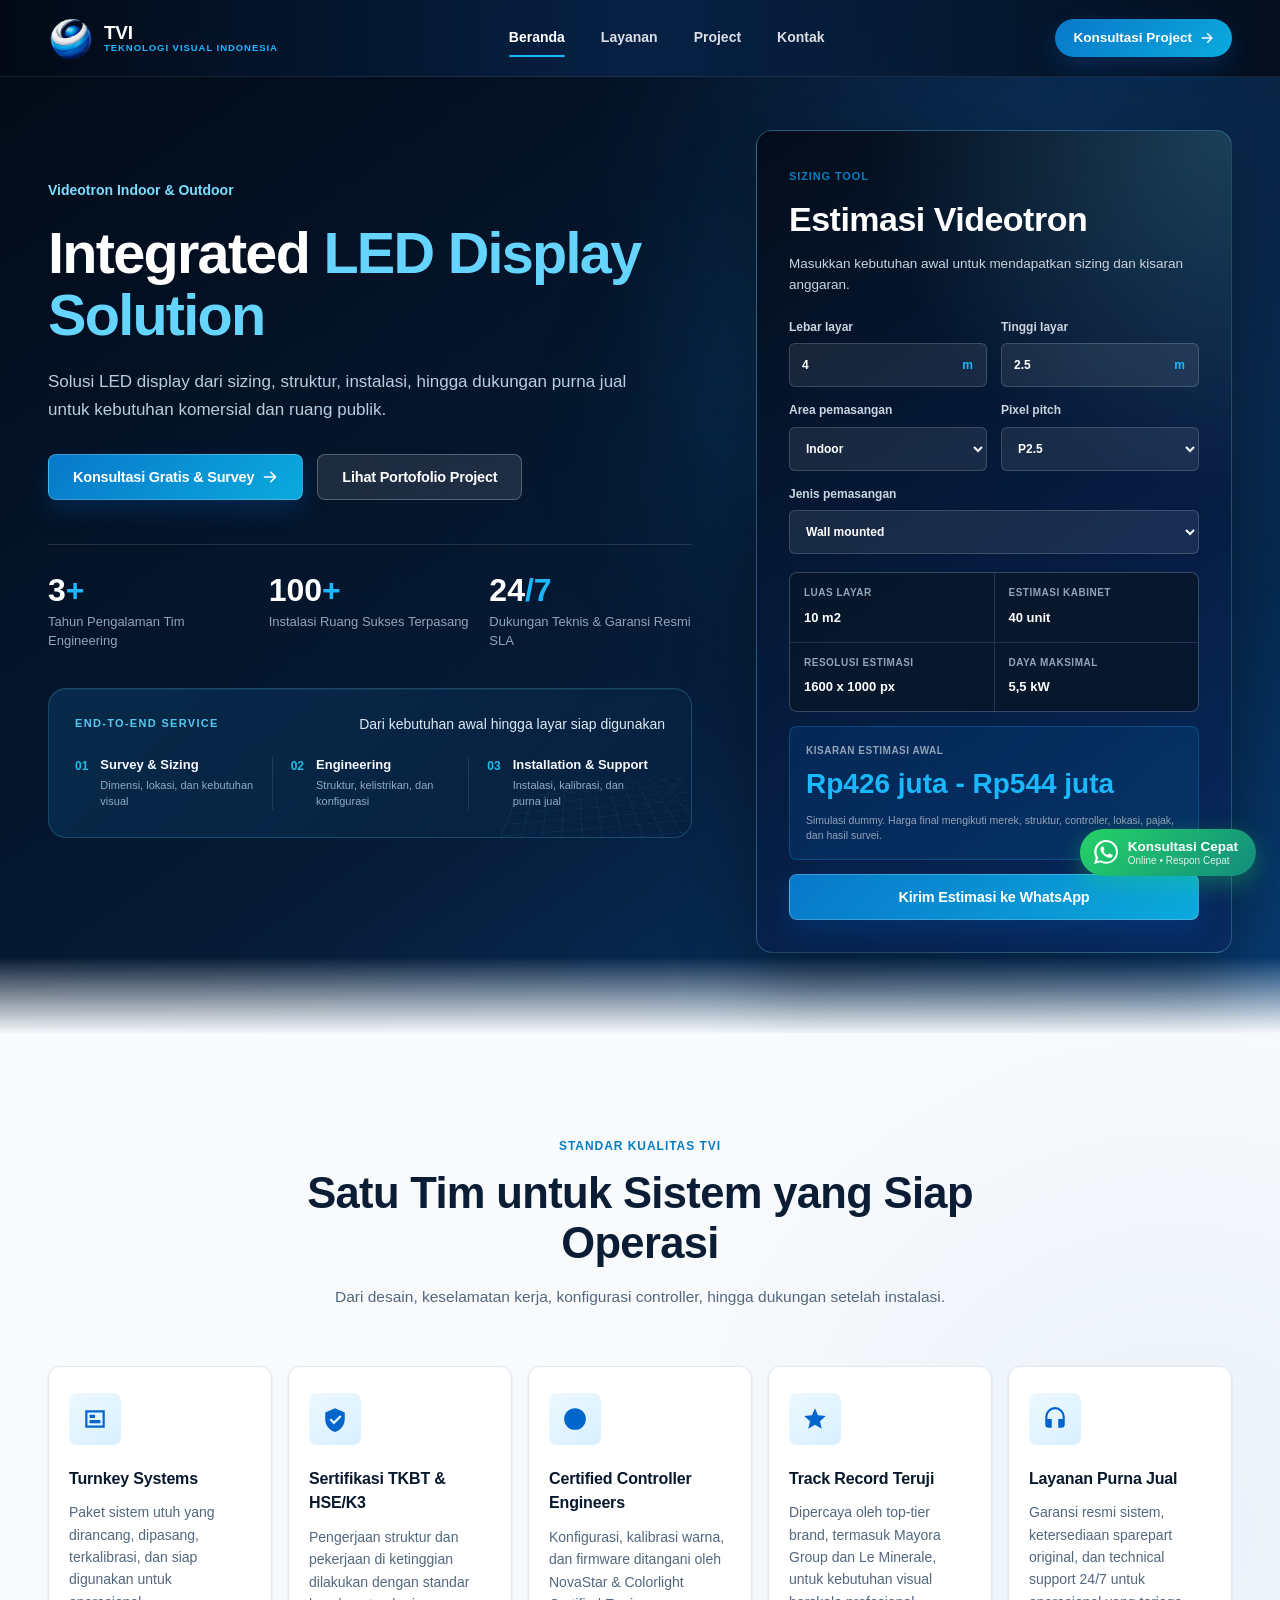
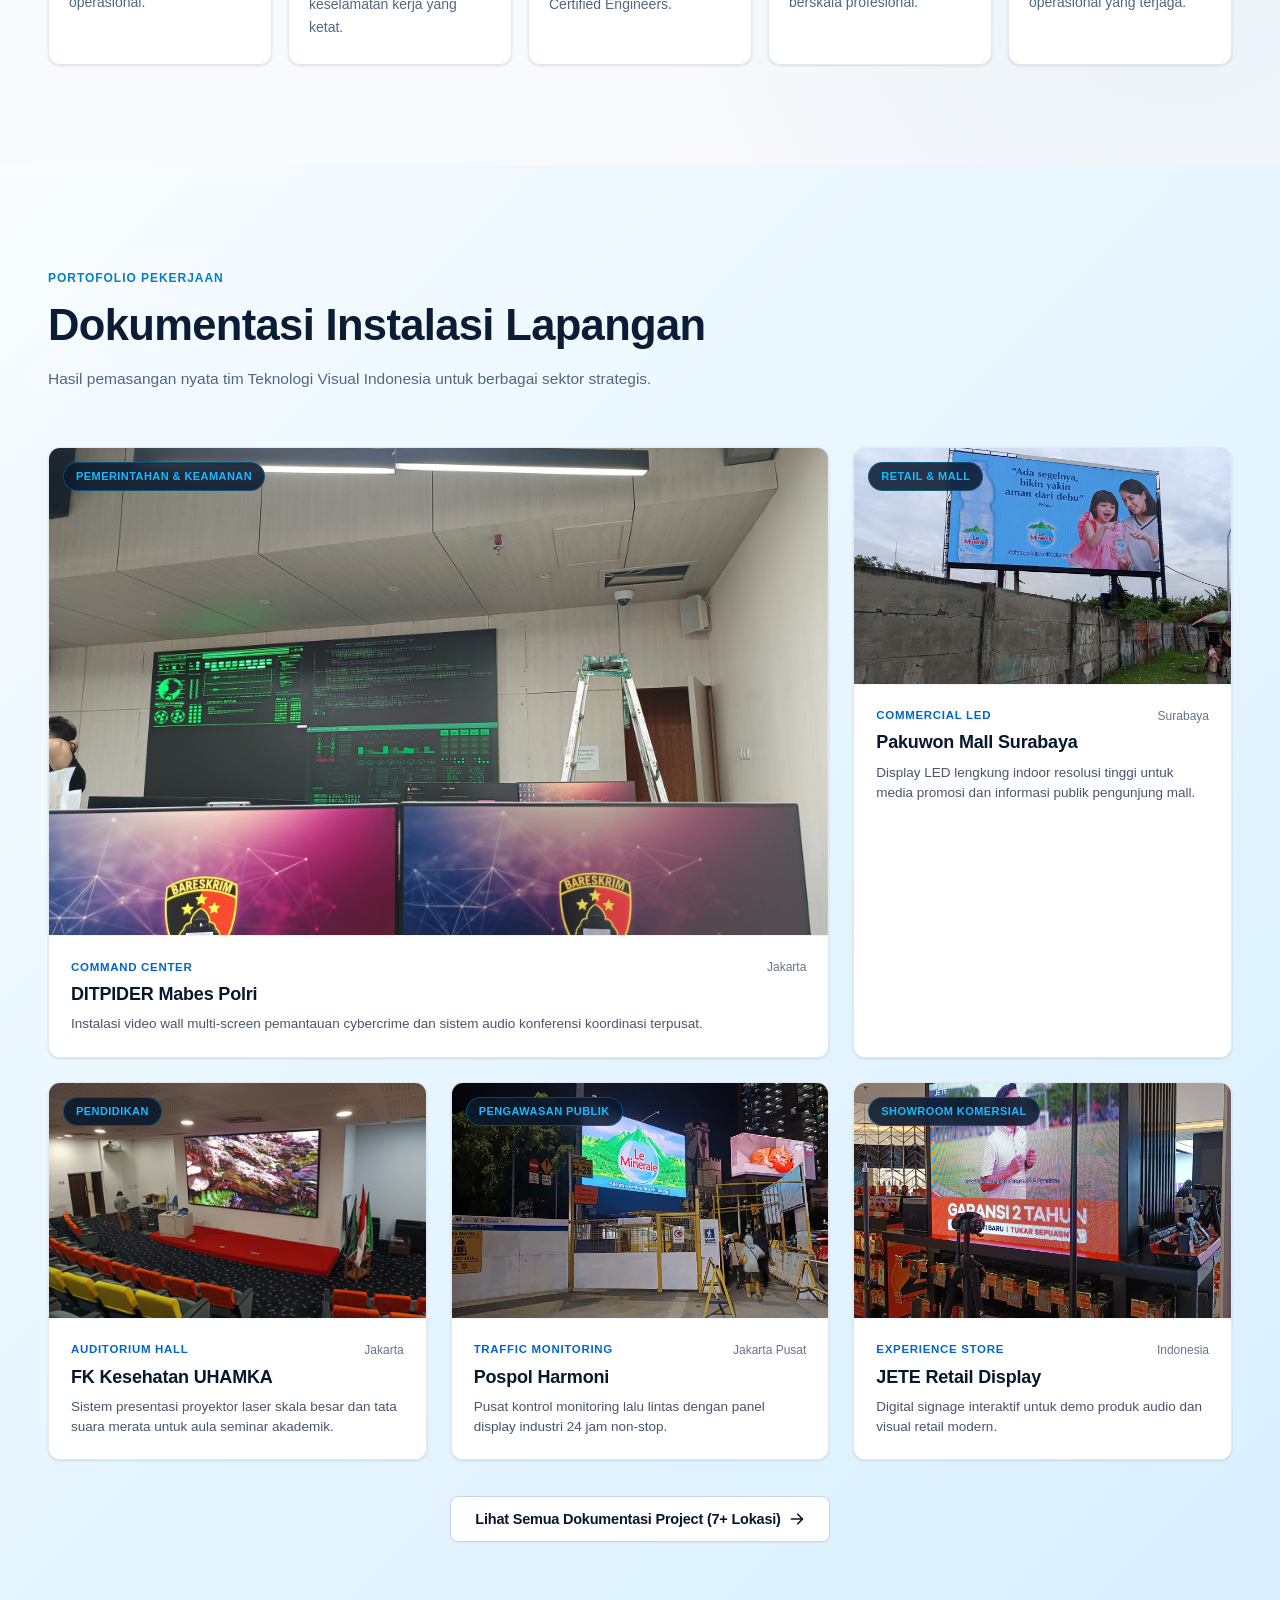
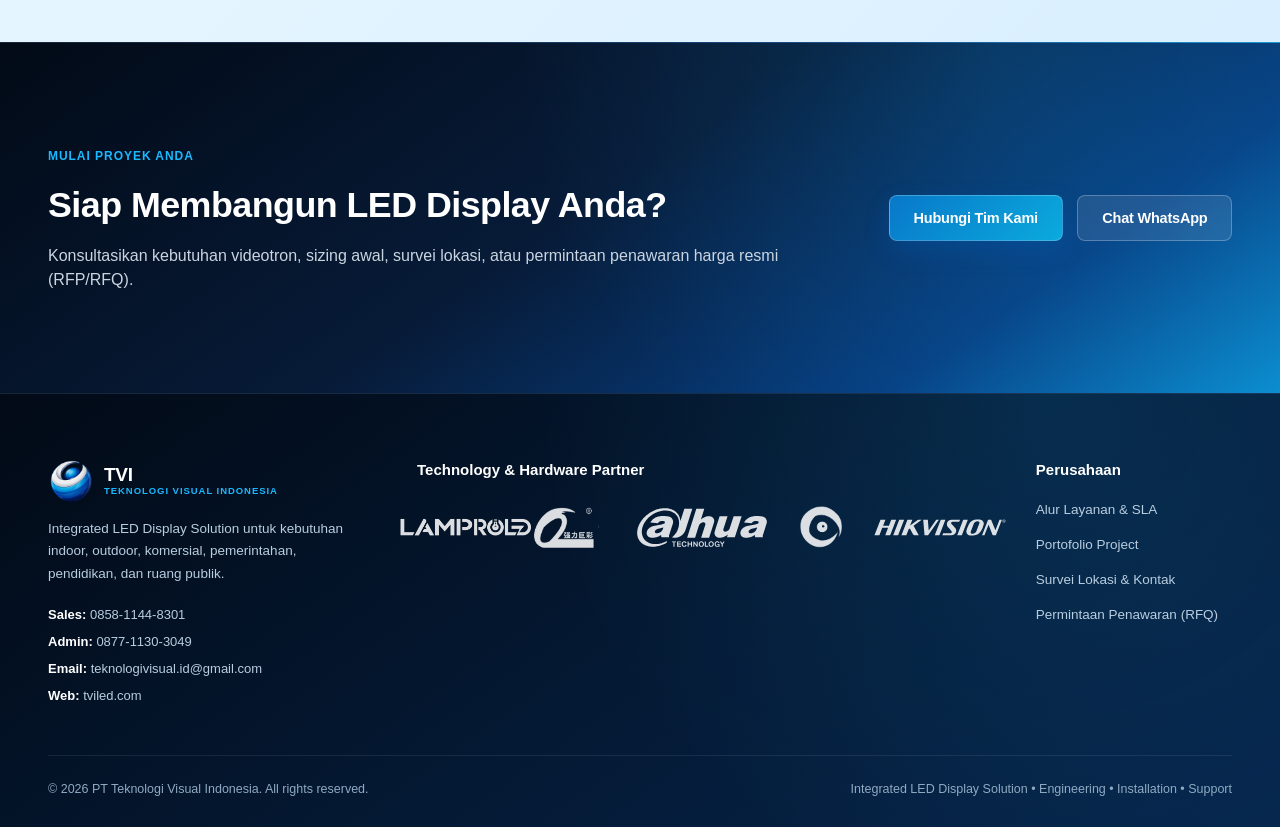
==== commit da744096: "Update tampilan, estimator, partner, dan responsivitas" ====
--- a/index.html
+++ b/index.html
@@ -3,12 +3,12 @@
   <head>
     <meta charset="UTF-8" />
     <meta name="viewport" content="width=device-width, initial-scale=1.0" />
-    <title>Teknologi Visual Indonesia (TVI) | Solusi Audio Visual Terintegrasi</title>
+    <title>Teknologi Visual Indonesia (TVI) | Integrated LED Display Solution</title>
     <meta
       name="description"
-      content="Teknologi Visual Indonesia (TVI) - System integrator audio visual, LED video wall, command center, ruang meeting hybrid, dan digital signage komersial."
+      content="Teknologi Visual Indonesia (TVI) menyediakan integrated LED display solution untuk videotron indoor dan outdoor, komersial, pemerintahan, pendidikan, dan ruang publik."
     />
-    <link rel="icon" type="image/png" href="asset/img/tvi-emblem.png" />
+    <link rel="icon" type="image/png" href="asset/img/tvi-emblem-transparent.png" />
     <link rel="preconnect" href="https://fonts.googleapis.com" />
     <link rel="preconnect" href="https://fonts.gstatic.com" crossorigin />
     <link
@@ -22,7 +22,7 @@
     <header class="site-header">
       <a class="brand" href="index.html" aria-label="Teknologi Visual Indonesia">
         <div class="brand-logo-frame">
-          <img class="brand-logo" src="asset/img/tvi-emblem.png" alt="TVI Emblem Logo" />
+          <img class="brand-logo" src="asset/img/tvi-emblem-transparent.png" alt="TVI Emblem Logo" />
         </div>
         <div class="brand-text">
           <span class="brand-title">TVI</span>
@@ -30,152 +30,12 @@
         </div>
       </a>
 
-      <button class="nav-toggle" aria-label="Buka navigasi" aria-expanded="false">
-        <span></span>
-        <span></span>
+      <button class="nav-toggle" aria-label="Buka menu" aria-expanded="false"><span></span>
         <span></span>
       </button>
 
       <nav class="site-nav" aria-label="Navigasi utama">
         <a class="active" href="index.html">Beranda</a>
-
-        <!-- Produk Mega Menu -->
-        <div class="nav-item has-mega">
-          <a href="produk.html">
-            Produk
-            <svg class="nav-arrow" viewBox="0 0 20 20">
-              <path d="M5.293 7.293a1 1 0 011.414 0L10 10.586l3.293-3.293a1 1 0 111.414 1.414l-4 4a1 1 0 01-1.414 0l-4-4a1 1 0 010-1.414z" />
-            </svg>
-          </a>
-          <div class="mega-menu product-mega">
-            <div class="mega-panel">
-              <h3>Display System</h3>
-              <a href="produk-detail.html?kategori=led-display">
-                LED Display Indoor & Outdoor
-                <span class="desc">Pixel pitch P1.2 hingga P4.8 kabinet modular</span>
-              </a>
-              <a href="produk-detail.html?kategori=interactive-panel">
-                Interactive Flat Panel
-                <span class="desc">Layar sentuh 4K 40-point dengan AI Whiteboard</span>
-              </a>
-              <a href="produk-detail.html?kategori=projector">
-                Laser Projector
-                <span class="desc">Daya pancar hingga 12.000 ANSI Lumens</span>
-              </a>
-              <a href="produk-detail.html?kategori=projection-screen">
-                Motorized Tension Screen
-                <span class="desc">Bidang pantul presisi tanpa kerut</span>
-              </a>
-            </div>
-            <div class="mega-panel">
-              <h3>Audio & Konferensi</h3>
-              <a href="produk-detail.html?kategori=conference-camera">
-                Conference Camera PTZ
-                <span class="desc">AI Auto-framing & Speaker Tracking 4K</span>
-              </a>
-              <a href="produk-detail.html?kategori=microphone-system">
-                Microphone System & DSP
-                <span class="desc">Ceiling beamforming & Dante Audio Network</span>
-              </a>
-              <a href="produk-detail.html?kategori=speaker-amplifier">
-                Speaker & Amplifier
-                <span class="desc">Distribusi suara merata & minim distorsi</span>
-              </a>
-              <a href="produk-detail.html?kategori=video-processor">
-                Video Wall Processor
-                <span class="desc">Multi-window PIP, matrixing ultra-low latency</span>
-              </a>
-            </div>
-            <div class="mega-panel">
-              <h3>Kontrol & Otomasi</h3>
-              <a href="produk-detail.html?kategori=control-panel">
-                Control Touch Panel
-                <span class="desc">Satu sentuhan kontrol skenario ruangan</span>
-              </a>
-              <a href="produk-detail.html?kategori=matrix-switcher">
-                Matrix Switcher & AV-over-IP
-                <span class="desc">Distribusi sinyal 4K HDMI & LAN tanpa jeda</span>
-              </a>
-              <a href="produk-detail.html?kategori=digital-signage">
-                Digital Signage & CMS
-                <span class="desc">Manajemen konten cloud terpusat 24/7</span>
-              </a>
-              <a href="produk-detail.html?kategori=room-automation">
-                Room Automation
-                <span class="desc">Sensor kehadiran & penjadwalan efisien</span>
-              </a>
-            </div>
-            <div class="mega-feature-card">
-              <span class="badge">Official Partner</span>
-              <h4>Katalog Perangkat Resmi</h4>
-              <p>Semua produk didukung garansi resmi distributor dan suku cadang terjamin di Indonesia.</p>
-              <a class="btn-quick" href="produk.html">Lihat Semua Produk →</a>
-            </div>
-          </div>
-        </div>
-
-        <!-- Solusi Mega Menu -->
-        <div class="nav-item has-mega">
-          <a href="solusi.html">
-            Solusi
-            <svg class="nav-arrow" viewBox="0 0 20 20">
-              <path d="M5.293 7.293a1 1 0 011.414 0L10 10.586l3.293-3.293a1 1 0 111.414 1.414l-4 4a1 1 0 01-1.414 0l-4-4a1 1 0 010-1.414z" />
-            </svg>
-          </a>
-          <div class="mega-menu solution-mega">
-            <div class="mega-panel">
-              <h3>Ruang Kerja Korporat</h3>
-              <a href="solusi-detail.html?kategori=meeting-room">
-                Meeting Room
-                <span class="desc">Solusi rapat hibrida Zoom & Teams</span>
-              </a>
-              <a href="solusi-detail.html?kategori=boardroom">
-                Executive Boardroom
-                <span class="desc">Standar estetika direksi & kabel tersembunyi</span>
-              </a>
-              <a href="solusi-detail.html?kategori=hybrid-office">
-                Hybrid Office
-                <span class="desc">Huddle space & room scheduling booking</span>
-              </a>
-            </div>
-            <div class="mega-panel">
-              <h3>Pusat Komando & Publik</h3>
-              <a href="solusi-detail.html?kategori=command-center">
-                Command Center 24/7
-                <span class="desc">Video wall mission-critical tanpa henti</span>
-              </a>
-              <a href="solusi-detail.html?kategori=digital-signage">
-                Commercial Signage
-                <span class="desc">Informasi publik mall, bandara & retail</span>
-              </a>
-              <a href="solusi-detail.html?kategori=auditorium">
-                Auditorium & Ballroom
-                <span class="desc">Visual panggung besar & tata akustik prima</span>
-              </a>
-            </div>
-            <div class="mega-panel">
-              <h3>Edukasi Modern</h3>
-              <a href="solusi-detail.html?kategori=smart-classroom">
-                Smart Classroom
-                <span class="desc">Layar interaktif & lecture recording</span>
-              </a>
-              <a href="solusi-detail.html?kategori=training-room">
-                Training Room
-                <span class="desc">Multi-display presentasi & pelatihan tim</span>
-              </a>
-              <a href="solusi-detail.html?kategori=campus-hall">
-                Campus Hall
-                <span class="desc">Digital podium & broadcast streaming</span>
-              </a>
-            </div>
-            <div class="mega-feature-card">
-              <span class="badge">Turnkey Delivery</span>
-              <h4>Desain Sesuai Ruangan</h4>
-              <p>Kami memetakan akustik, pencahayaan, dan sudut pandang sebelum instalasi dilakukan.</p>
-              <a class="btn-quick" href="solusi.html">Jelajahi Solusi →</a>
-            </div>
-          </div>
-        </div>
 
         <a href="layanan.html">Layanan</a>
         <a href="project.html">Project</a>
@@ -201,18 +61,10 @@
         <div class="hero-container">
           <!-- Left Column: Copy & Trust Signals -->
           <div class="hero-copy-col">
-            <div class="eyebrow-pill">
-              <span class="pulse-dot"></span>
-              <span>Sistem Integrator Audio Visual Resmi</span>
-            </div>
-
-            <h1>
-              Solusi Audio Visual Terintegrasi untuk <span class="gradient-text">Ruang Kerja & Komando.</span>
-            </h1>
-
-            <p class="hero-description">
-              Rancang bangun sistem display LED presisi, ruang rapat hybrid, pusat pemantauan 24/7,
-              dan otomasi gedung dengan standar rekayasa kelas enterprise di seluruh Indonesia.
+            <p class="hero-kicker">Videotron Indoor & Outdoor</p>
+            <h1>Integrated <span class="gradient-text">LED Display Solution</span></h1>
+            <p class="hero-intro">
+              Solusi LED display dari sizing, struktur, instalasi, hingga dukungan purna jual untuk kebutuhan komersial dan ruang publik.
             </p>
 
             <div class="hero-actions">
@@ -227,11 +79,11 @@
 
             <div class="hero-stats-row">
               <div class="hero-stat-item">
-                <strong>15<span>+</span></strong>
+                <strong>3<span>+</span></strong>
                 <span class="label">Tahun Pengalaman Tim Engineering</span>
               </div>
               <div class="hero-stat-item">
-                <strong>180<span>+</span></strong>
+                <strong>100<span>+</span></strong>
                 <span class="label">Instalasi Ruang Sukses Terpasang</span>
               </div>
               <div class="hero-stat-item">
@@ -239,205 +91,132 @@
                 <span class="label">Dukungan Teknis & Garansi Resmi SLA</span>
               </div>
             </div>
-          </div>
-
-          <!-- Right Column: Interactive Real Project Visual -->
-          <div class="hero-showcase-col">
-            <div class="hero-interactive-card">
-              <div class="hero-card-media">
-                <span class="hero-card-badge">DITPIDER Mabes Polri</span>
-                <img
-                  src="asset/img/projects/ditpider-mabes-polri.jpg"
-                  alt="Instalasi Command Center DITPIDER Mabes Polri oleh TVI"
-                />
-              </div>
-              <div class="hero-card-content">
-                <h3>24/7 Command Center & Multi-Source Video Wall</h3>
-                <p>
-                  Sistem display pemantauan real-time dengan video processor multi-input, matrix switching ultra-low latency,
-                  dan console operator ergonomis.
-                </p>
-                <div class="hero-spec-pills">
-                  <span>Video Wall 3x3</span>
-                  <span>Matrix Switcher 4K</span>
-                  <span>Audio DSP Conference</span>
-                </div>
-              </div>
-            </div>
-
-            <!-- Floating Trust Badge -->
-            <div class="hero-floating-tag">
-              <svg viewBox="0 0 24 24">
-                <path d="M12 1L3 5v6c0 5.55 3.84 10.74 9 12 5.16-1.26 9-6.45 9-12V5l-9-4zm-2 16l-4-4 1.41-1.41L10 14.17l6.59-6.59L18 9l-8 8z" />
-              </svg>
-              <div>
-                <strong>Garansi Resmi Distributor</strong>
-                <span>Hardware Orisinal & Bersertifikasi</span>
-              </div>
+
+            <div class="hero-service-path" aria-label="Alur layanan TVI">
+              <div class="service-path-heading">
+                <span>End-to-end service</span>
+                <strong>Dari kebutuhan awal hingga layar siap digunakan</strong>
+              </div>
+              <div class="service-path-steps">
+                <div class="service-path-step">
+                  <span class="step-number">01</span>
+                  <div><strong>Survey & Sizing</strong><small>Dimensi, lokasi, dan kebutuhan visual</small></div>
+                </div>
+                <div class="service-path-step">
+                  <span class="step-number">02</span>
+                  <div><strong>Engineering</strong><small>Struktur, kelistrikan, dan konfigurasi</small></div>
+                </div>
+                <div class="service-path-step">
+                  <span class="step-number">03</span>
+                  <div><strong>Installation & Support</strong><small>Instalasi, kalibrasi, dan purna jual</small></div>
+                </div>
+              </div>
+            </div>
+          </div>
+          <!-- Right Column: LED Display Sizing Estimator -->
+          <div class="hero-estimator-col">
+            <div class="led-estimator" id="ledEstimator">
+              <div class="led-estimator-head">
+                <span class="estimator-kicker">Sizing Tool</span>
+                <h2>Estimasi Videotron</h2>
+                <p>Masukkan kebutuhan awal untuk mendapatkan sizing dan kisaran anggaran.</p>
+              </div>
+
+              <div class="led-estimator-form">
+                <label>
+                  <span>Lebar layar</span>
+                  <div class="input-unit"><input id="ledWidth" type="number" min="1" max="50" step="0.5" value="4" inputmode="decimal" /><b>m</b></div>
+                </label>
+                <label>
+                  <span>Tinggi layar</span>
+                  <div class="input-unit"><input id="ledHeight" type="number" min="1" max="30" step="0.5" value="2.5" inputmode="decimal" /><b>m</b></div>
+                </label>
+                <label>
+                  <span>Area pemasangan</span>
+                  <select id="ledEnvironment">
+                    <option value="indoor">Indoor</option>
+                    <option value="outdoor">Outdoor</option>
+                  </select>
+                </label>
+                <label>
+                  <span>Pixel pitch</span>
+                  <select id="ledPitch">
+                    <option value="1.5">P1.5</option>
+                    <option value="1.8">P1.8</option>
+                    <option value="2.5" selected>P2.5</option>
+                    <option value="3.9">P3.9</option>
+                    <option value="4.8">P4.8</option>
+                  </select>
+                </label>
+                <label class="estimator-full-field">
+                  <span>Jenis pemasangan</span>
+                  <select id="ledInstallation">
+                    <option value="wall">Wall mounted</option>
+                    <option value="standing">Standing structure</option>
+                    <option value="hanging">Hanging structure</option>
+                  </select>
+                </label>
+              </div>
+
+              <div class="led-estimator-results" aria-live="polite">
+                <div><span>Luas layar</span><strong id="ledAreaResult">10 m²</strong></div>
+                <div><span>Estimasi kabinet</span><strong id="ledCabinetResult">40 unit</strong></div>
+                <div><span>Resolusi estimasi</span><strong id="ledResolutionResult">1600 × 1000 px</strong></div>
+                <div><span>Daya maksimal</span><strong id="ledPowerResult">5,5 kW</strong></div>
+              </div>
+
+              <div class="led-price-result">
+                <span>Kisaran estimasi awal</span>
+                <strong id="ledPriceResult">Rp430–550 juta</strong>
+                <small>Simulasi dummy. Harga final mengikuti merek, struktur, controller, lokasi, pajak, dan hasil survei.</small>
+              </div>
+
+              <a class="btn estimator-wa-btn" id="ledEstimatorWa" href="#" target="_blank" rel="noopener">
+                Kirim Estimasi ke WhatsApp
+              </a>
             </div>
           </div>
         </div>
       </section>
-
-      <!-- Partner Ecosystem Bar -->
-      <section class="partner-bar" aria-label="Kompatibilitas Perangkat Resmi">
-        <div class="partner-container">
-          <span class="partner-title">Kompatibilitas & Hardware Partner:</span>
-          <div class="partner-logos-list">
-            <span class="partner-item">CRESTRON</span>
-            <span class="partner-item">EXTRON</span>
-            <span class="partner-item">SAMSUNG DISPLAY</span>
-            <span class="partner-item">LG COMMERCIAL</span>
-            <span class="partner-item">LOGITECH</span>
-            <span class="partner-item">SHURE</span>
-            <span class="partner-item">BARCO</span>
-            <span class="partner-item">ABSEN LED</span>
-            <span class="partner-item">EPSON</span>
-          </div>
-        </div>
-      </section>
-
-      <!-- Mengapa TVI / Standar Rekayasa AV -->
+      <!-- Keunggulan Integrated LED Display TVI -->
       <section class="section">
         <div class="section-container">
           <div class="section-header center">
             <span class="eyebrow">Standar Kualitas TVI</span>
-            <h2 class="section-title">Rekayasa Sistem AV Tanpa Kompromi</h2>
-            <p class="section-lead">
-              Kami tidak sekadar memasang display dan mikrofon. Kami merancang arsitektur ruang yang ergonomis,
-              bersih dari kabel berantakan, dan stabil digunakan dalam jangka panjang.
-            </p>
-          </div>
-
-          <div class="pillars-grid">
+            <h2 class="section-title">Satu Tim untuk Sistem yang Siap Operasi</h2>
+            <p class="section-lead">Dari desain, keselamatan kerja, konfigurasi controller, hingga dukungan setelah instalasi.</p>
+          </div>
+
+          <div class="pillars-grid pillars-grid-five">
             <div class="pillar-card">
-              <div class="pillar-icon-box">
-                <svg viewBox="0 0 24 24">
-                  <path d="M19 3H5c-1.1 0-2 .9-2 2v14c0 1.1.9 2 2 2h14c1.1 0 2-.9 2-2V5c0-1.1-.9-2-2-2zm-5 14H7v-2h7v2zm3-4H7v-2h10v2zm0-4H7V7h10v2z" />
-                </svg>
-              </div>
-              <h3>Audit & Desain CAD/3D</h3>
-              <p>Perhitungan sudut pandang, jarak baca (AVIXA standard), dan simulasi akustik ruang sebelum perangkat dipesan.</p>
+              <div class="pillar-icon-box"><svg viewBox="0 0 24 24"><path d="M3 4h18v16H3V4zm2 2v12h14V6H5zm2 2h5v3H7V8zm0 5h10v3H7v-3z"/></svg></div>
+              <h3>Turnkey Systems</h3>
+              <p>Paket sistem utuh yang dirancang, dipasang, terkalibrasi, dan siap digunakan untuk operasional.</p>
             </div>
 
             <div class="pillar-card">
-              <div class="pillar-icon-box">
-                <svg viewBox="0 0 24 24">
-                  <path d="M4 6h16v12H4z M2 4c0-1.11.89-2 2-2h16c1.11 0 2 .89 2 2v16c0 1.11-.89 2-2 2H4c-1.11 0-2-.89-2-2V4zm7 3l5 5-5 5V7z" />
-                </svg>
-              </div>
-              <h3>Tata Kabel Terstruktur</h3>
-              <p>Semua instalasi menggunakan rak server rapi, jalur kabel terisolasi bebas dengung, dan label terminasi standar telekomunikasi.</p>
+              <div class="pillar-icon-box"><svg viewBox="0 0 24 24"><path d="M12 2 3 6v6c0 5.55 3.84 10.74 9 12 5.16-1.26 9-6.45 9-12V6l-9-4zm-1 15-4-4 1.41-1.41L11 14.17l5.59-5.59L18 10l-7 7z"/></svg></div>
+              <h3>Sertifikasi TKBT & HSE/K3</h3>
+              <p>Pengerjaan struktur dan pekerjaan di ketinggian dilakukan dengan standar keselamatan kerja yang ketat.</p>
             </div>
 
             <div class="pillar-card">
-              <div class="pillar-icon-box">
-                <svg viewBox="0 0 24 24">
-                  <path d="M12 2C6.48 2 2 6.48 2 12s4.48 10 10 10 10-4.48 10-10S17.52 2 12 2zm-2 15l-5-5 1.41-1.41L10 14.17l7.59-7.59L19 8l-9 9z" />
-                </svg>
-              </div>
-              <h3>Kalibrasi Warna & Suara</h3>
-              <p>Kalibrasi sensor optik untuk keseragaman warna video wall dan DSP tuning untuk artikulasi vokal meeting tanpa feedback gema.</p>
+              <div class="pillar-icon-box"><svg viewBox="0 0 24 24"><path d="M9.4 16.6 4.8 12l-1.4 1.4 6 6L21 7.8l-1.4-1.4L9.4 16.6zM12 2a10 10 0 1 0 0 20 10 10 0 0 0 0-20z"/></svg></div>
+              <h3>Certified Controller Engineers</h3>
+              <p>Konfigurasi, kalibrasi warna, dan firmware ditangani oleh NovaStar & Colorlight Certified Engineers.</p>
             </div>
 
             <div class="pillar-card">
-              <div class="pillar-icon-box">
-                <svg viewBox="0 0 24 24">
-                  <path d="M11.99 2C6.47 2 2 6.48 2 12s4.47 10 9.99 10C17.52 22 22 17.52 22 12S17.52 2 11.99 2zM12 20c-4.42 0-8-3.58-8-8s3.58-8 8-8 8 3.58 8 8-3.58 8-8 8zm.5-13H11v6l5.25 3.15.75-1.23-4.5-2.67z" />
-                </svg>
-              </div>
-              <h3>Garansi & Dukungan SLA</h3>
-              <p>Layanan purna jual resmi distributor, ketersediaan unit cadangan (backup unit), dan teknisi lokal siap respon cepat.</p>
-            </div>
-          </div>
-        </div>
-      </section>
-
-      <!-- Solusi Utama Grid -->
-      <section class="section solutions-section">
-        <div class="section-container">
-          <div class="section-header">
-            <span class="eyebrow">Solusi Terintegrasi</span>
-            <h2 class="section-title">Teknologi yang Dirancang untuk Fungsi Ruang</h2>
-            <p class="section-lead">Pilih kategori fasilitas yang ingin Anda bangun atau upgrade.</p>
-          </div>
-
-          <div class="solution-grid">
-            <article class="solution-card">
-              <div class="solution-card-media">
-                <img
-                  src="https://images.unsplash.com/photo-1552664730-d307ca884978?auto=format&fit=crop&w=900&q=80"
-                  alt="Solusi Hybrid Meeting Room TVI"
-                  loading="lazy"
-                />
-              </div>
-              <div class="solution-card-content">
-                <span class="solution-card-category">Ruang Kerja</span>
-                <h3>Hybrid Meeting & Boardroom</h3>
-                <p>Kamera auto-tracking 4K, ceiling beamforming microphone, wireless display sharing, dan kontrol sentuh 1 tombol.</p>
-                <a class="solution-card-link" href="solusi-detail.html?kategori=meeting-room">
-                  <span>Lihat Konfigurasi</span>
-                  <svg viewBox="0 0 20 20"><path fill-rule="evenodd" d="M10.293 3.293a1 1 0 011.414 0l6 6a1 1 0 010 1.414l-6 6a1 1 0 01-1.414-1.414L14.586 11H3a1 1 0 110-2h11.586l-4.293-4.293a1 1 0 010-1.414z" clip-rule="evenodd" /></svg>
-                </a>
-              </div>
-            </article>
-
-            <article class="solution-card">
-              <div class="solution-card-media">
-                <img
-                  src="asset/img/projects/ditpider-mabes-polri.jpg"
-                  alt="Solusi Command Center TVI"
-                  loading="lazy"
-                />
-              </div>
-              <div class="solution-card-content">
-                <span class="solution-card-category">Keamanan & Pemantauan</span>
-                <h3>Command Center 24/7</h3>
-                <p>Video wall ultra-narrow bezel / fine-pitch LED, hardware matrix processor bebas crash, dan integrasi multi-CCTV real-time.</p>
-                <a class="solution-card-link" href="solusi-detail.html?kategori=command-center">
-                  <span>Lihat Konfigurasi</span>
-                  <svg viewBox="0 0 20 20"><path fill-rule="evenodd" d="M10.293 3.293a1 1 0 011.414 0l6 6a1 1 0 010 1.414l-6 6a1 1 0 01-1.414-1.414L14.586 11H3a1 1 0 110-2h11.586l-4.293-4.293a1 1 0 010-1.414z" clip-rule="evenodd" /></svg>
-                </a>
-              </div>
-            </article>
-
-            <article class="solution-card">
-              <div class="solution-card-media">
-                <img
-                  src="asset/img/projects/pakuwon-mall-surabaya.jpg"
-                  alt="Solusi Commercial LED & Signage TVI"
-                  loading="lazy"
-                />
-              </div>
-              <div class="solution-card-content">
-                <span class="solution-card-category">Komersial & Retail</span>
-                <h3>Commercial LED & Signage</h3>
-                <p>Layar LED indoor-outdoor kecerahan tinggi hingga 6500 nits, CMS cloud penjadwalan konten, dan kiosk wayfinding interaktif.</p>
-                <a class="solution-card-link" href="solusi-detail.html?kategori=digital-signage">
-                  <span>Lihat Konfigurasi</span>
-                  <svg viewBox="0 0 20 20"><path fill-rule="evenodd" d="M10.293 3.293a1 1 0 011.414 0l6 6a1 1 0 010 1.414l-6 6a1 1 0 01-1.414-1.414L14.586 11H3a1 1 0 110-2h11.586l-4.293-4.293a1 1 0 010-1.414z" clip-rule="evenodd" /></svg>
-                </a>
-              </div>
-            </article>
-
-            <article class="solution-card">
-              <div class="solution-card-media">
-                <img
-                  src="asset/img/projects/fk-kesehatan-uhamka.jpg"
-                  alt="Solusi Auditorium & Smart Education TVI"
-                  loading="lazy"
-                />
-              </div>
-              <div class="solution-card-content">
-                <span class="solution-card-category">Edukasi & Aula</span>
-                <h3>Smart Classroom & Auditorium</h3>
-                <p>Layar sentuh IFP 4K, proyektor laser daya tinggi, sound system line array aula, dan lecture recording otomatis.</p>
-                <a class="solution-card-link" href="solusi-detail.html?kategori=smart-classroom">
-                  <span>Lihat Konfigurasi</span>
-                  <svg viewBox="0 0 20 20"><path fill-rule="evenodd" d="M10.293 3.293a1 1 0 011.414 0l6 6a1 1 0 010 1.414l-6 6a1 1 0 01-1.414-1.414L14.586 11H3a1 1 0 110-2h11.586l-4.293-4.293a1 1 0 010-1.414z" clip-rule="evenodd" /></svg>
-                </a>
-              </div>
-            </article>
+              <div class="pillar-icon-box"><svg viewBox="0 0 24 24"><path d="M12 2 9.19 8.63 2 9.24l5.46 4.73L5.82 21 12 17.27 18.18 21l-1.64-7.03L22 9.24l-7.19-.61L12 2z"/></svg></div>
+              <h3>Track Record Teruji</h3>
+              <p>Dipercaya oleh top-tier brand, termasuk Mayora Group dan Le Minerale, untuk kebutuhan visual berskala profesional.</p>
+            </div>
+
+            <div class="pillar-card">
+              <div class="pillar-icon-box"><svg viewBox="0 0 24 24"><path d="M12 1a9 9 0 0 0-9 9v7a3 3 0 0 0 3 3h3v-8H5v-2a7 7 0 0 1 14 0v2h-4v8h3a3 3 0 0 0 3-3v-7a9 9 0 0 0-9-9z"/></svg></div>
+              <h3>Layanan Purna Jual</h3>
+              <p>Garansi resmi sistem, ketersediaan sparepart original, dan technical support 24/7 untuk operasional yang terjaga.</p>
+            </div>
           </div>
         </div>
       </section>
@@ -559,88 +338,17 @@
         </div>
       </section>
 
-      <!-- Interactive AV Project Estimator (Kalkulator Solusi AV TVI) -->
-      <section class="section estimator-section" id="estimatorSection">
-        <div class="section-container">
-          <div class="section-header center">
-            <span class="eyebrow">Simulasi Kebutuhan</span>
-            <h2 class="section-title">Kalkulator Konfigurasi Solusi AV</h2>
-            <p class="section-lead">Pilih spesifikasi ruang Anda untuk melihat rekomendasi topologi sistem dan hubungi kami langsung via WhatsApp.</p>
-          </div>
-
-          <div class="estimator-card">
-            <div class="estimator-controls">
-              <h3>1. Tentukan Parameter Ruangan</h3>
-              <p>Klik pilihan di bawah sesuai kondisi fasilitas Anda:</p>
-
-              <div class="estimator-step">
-                <label>Fungsi Ruangan Utama</label>
-                <div class="estimator-options-grid">
-                  <div class="estimator-radio selected" data-room="meeting">Ruang Rapat / Boardroom</div>
-                  <div class="estimator-radio" data-room="command">Command Center 24/7</div>
-                  <div class="estimator-radio" data-room="led">LED Display Signage</div>
-                </div>
-              </div>
-
-              <div class="estimator-step">
-                <label>Kapasitas Peserta / Luas Ruang</label>
-                <div class="estimator-options-grid">
-                  <div class="estimator-radio" data-cap="small">Kecil (4 - 10 Orang)</div>
-                  <div class="estimator-radio selected" data-cap="medium">Sedang (10 - 30 Orang)</div>
-                  <div class="estimator-radio" data-cap="large">Besar (> 30 Orang / Aula)</div>
-                </div>
-              </div>
-
-              <div class="estimator-step">
-                <label>Prioritas Kebutuhan Khusus</label>
-                <div class="estimator-options-grid">
-                  <div class="estimator-radio selected" data-feat="hybrid">Video Conf 4K Hybrid</div>
-                  <div class="estimator-radio" data-feat="touchscreen">Interactive Touchscreen</div>
-                  <div class="estimator-radio" data-feat="247">Ketahanan Operasi 24 Jam</div>
-                </div>
-              </div>
-            </div>
-
-            <div class="estimator-result">
-              <div>
-                <span class="estimator-result-badge" id="estResultBadge">Rekomendasi Solusi • Meeting Room</span>
-                <h4 id="estResultTitle">Executive Boardroom / Hybrid Meeting Setup</h4>
-                <ul class="estimator-result-items" id="estResultList">
-                  <li>Interactive Touch Panel 75" / 86" 4K atau Dual Display 65"</li>
-                  <li>PTZ Camera 4K dengan Optical Zoom 12x & Speaker Tracking</li>
-                  <li>Ceiling Dante Microphone Array dengan Echo Cancellation</li>
-                  <li>Dedicated In-Ceiling Speakers untuk distribusi suara merata</li>
-                  <li>Tabletop Touch Control Panel untuk kontrol kamera & mic 1 sentuhan</li>
-                </ul>
-              </div>
-
-              <div class="estimator-cta-box">
-                <p style="font-size: 12.5px; color: var(--slate-400); margin-bottom: 12px">
-                  *Spesifikasi final akan disesuaikan dengan hasil survey dimensi ruang & jalur kabel.
-                </p>
-                <a class="btn primary" id="estWaBtn" href="#" target="_blank" rel="noopener">
-                  <span>Konsultasikan Estimasi Ini via WhatsApp</span>
-                  <svg width="16" height="16" viewBox="0 0 20 20" fill="currentColor">
-                    <path fill-rule="evenodd" d="M10.293 3.293a1 1 0 011.414 0l6 6a1 1 0 010 1.414l-6 6a1 1 0 01-1.414-1.414L14.586 11H3a1 1 0 110-2h11.586l-4.293-4.293a1 1 0 010-1.414z" clip-rule="evenodd" />
-                  </svg>
-                </a>
-              </div>
-            </div>
-          </div>
-        </div>
-      </section>
-
       <!-- CTA Band -->
       <section class="section cta-band">
         <div class="cta-container">
           <div class="cta-content">
             <span class="eyebrow" style="color: var(--brand-cyan-400)">Mulai Proyek Anda</span>
-            <h2>Siap Mentransformasi Ruangan Anda?</h2>
-            <p>Konsultasikan kebutuhan audio visual, survei lokasi, atau permintaan penawaran harga resmi (RFP/RFQ).</p>
+            <h2>Siap Membangun LED Display Anda?</h2>
+            <p>Konsultasikan kebutuhan videotron, sizing awal, survei lokasi, atau permintaan penawaran harga resmi (RFP/RFQ).</p>
           </div>
           <div class="cta-actions">
             <a class="btn primary" href="kontak.html">Hubungi Tim Kami</a>
-            <a class="btn secondary" href="https://wa.me/6281234567890" target="_blank" rel="noopener">Chat WhatsApp</a>
+            <a class="btn secondary" href="https://wa.me/6285811448301" target="_blank" rel="noopener">Chat WhatsApp</a>
           </div>
         </div>
       </section>
@@ -652,7 +360,7 @@
         <div class="footer-brand-col">
           <a class="brand" href="index.html">
             <div class="brand-logo-frame">
-              <img class="brand-logo" src="asset/img/tvi-emblem.png" alt="TVI Logo" />
+              <img class="brand-logo" src="asset/img/tvi-emblem-transparent.png" alt="Ikon Teknologi Visual Indonesia" />
             </div>
             <div class="brand-text">
               <span class="brand-title">TVI</span>
@@ -660,36 +368,25 @@
             </div>
           </a>
           <p>
-            System integrator audio visual resmi di Indonesia. Spesialisasi ruang rapat hybrid,
-            command center 24/7, LED display signage, dan otomasi gedung komersial.
+            Integrated LED Display Solution untuk kebutuhan indoor, outdoor, komersial, pemerintahan, pendidikan, dan ruang publik.
           </p>
-          <div style="font-size: 13px; color: var(--slate-300); line-height: 1.6">
-            <strong>Hotline Teknis:</strong> (021) 1234-5678<br />
-            <strong>WhatsApp:</strong> +62 812-3456-7890<br />
-            <strong>Email:</strong> info@teknologivisual.com
-          </div>
-        </div>
-
-        <div class="footer-col">
-          <h4>Solusi</h4>
-          <ul>
-            <li><a href="solusi-detail.html?kategori=meeting-room">Meeting Room Hybrid</a></li>
-            <li><a href="solusi-detail.html?kategori=command-center">Command Center 24/7</a></li>
-            <li><a href="solusi-detail.html?kategori=digital-signage">Digital Signage LED</a></li>
-            <li><a href="solusi-detail.html?kategori=smart-classroom">Smart Classroom</a></li>
-            <li><a href="solusi-detail.html?kategori=auditorium">Auditorium & Ballroom</a></li>
-          </ul>
-        </div>
-
-        <div class="footer-col">
-          <h4>Produk</h4>
-          <ul>
-            <li><a href="produk-detail.html?kategori=led-display">LED Display Indoor/Outdoor</a></li>
-            <li><a href="produk-detail.html?kategori=interactive-panel">Interactive Flat Panel</a></li>
-            <li><a href="produk-detail.html?kategori=conference-camera">Conference Camera PTZ</a></li>
-            <li><a href="produk-detail.html?kategori=video-processor">Video Wall Processor</a></li>
-            <li><a href="produk-detail.html?kategori=control-panel">Room Control Automation</a></li>
-          </ul>
+          <div class="footer-contact-list">
+            <a href="https://wa.me/6285811448301" target="_blank" rel="noopener"><strong>Sales:</strong> 0858-1144-8301</a>
+            <a href="tel:+6287711303049"><strong>Admin:</strong> 0877-1130-3049</a>
+            <a href="mailto:teknologivisual.id@gmail.com"><strong>Email:</strong> teknologivisual.id@gmail.com</a>
+            <a href="https://tviled.com"><strong>Web:</strong> tviled.com</a>
+          </div>
+        </div>
+
+        <div class="footer-partners" aria-labelledby="footerPartnerTitle">
+          <h4 id="footerPartnerTitle">Technology & Hardware Partner</h4>
+          <div class="footer-partner-grid">
+            <div class="footer-partner-item"><img src="asset/img/partners/lampro.webp" alt="Lampro LED" loading="lazy" /><span>Lampro</span></div>
+            <div class="footer-partner-item"><img src="asset/img/partners/qiangli.png" alt="QiangLi" loading="lazy" /><span>QiangLi</span></div>
+            <div class="footer-partner-item"><img src="asset/img/partners/dahua.svg" alt="Dahua Technology" loading="lazy" /><span>Dahua</span></div>
+            <div class="footer-partner-item"><img src="asset/img/partners/tentech.png" alt="Tentech" loading="lazy" /><span>Tentech</span></div>
+            <div class="footer-partner-item"><img src="asset/img/partners/hikvision.svg" alt="Hikvision" loading="lazy" /><span>Hikvision</span></div>
+          </div>
         </div>
 
         <div class="footer-col">
@@ -697,26 +394,22 @@
           <ul>
             <li><a href="layanan.html">Alur Layanan & SLA</a></li>
             <li><a href="project.html">Portofolio Project</a></li>
-            <li><a href="kontak.html">Survey Lokasi & Kontak</a></li>
+            <li><a href="kontak.html">Survei Lokasi & Kontak</a></li>
             <li><a href="kontak.html">Permintaan Penawaran (RFQ)</a></li>
           </ul>
         </div>
       </div>
 
       <div class="footer-bottom">
-        <div>
-          © 2026 PT Teknologi Visual Indonesia. All rights reserved.
-        </div>
-        <div>
-          Audio Visual Engineering • Certified Systems Integrator Indonesia
-        </div>
+        <div>© 2026 PT Teknologi Visual Indonesia. All rights reserved.</div>
+        <div>Integrated LED Display Solution • Engineering • Installation • Support</div>
       </div>
     </footer>
 
     <!-- Floating WhatsApp Widget -->
     <a
       class="whatsapp-float"
-      href="https://wa.me/6281234567890?text=Halo%20Tim%20TVI,%20saya%20ingin%20konsultasi%20mengenai%20kebutuhan%20audio%20visual."
+      href="https://wa.me/6285811448301?text=Halo%20Tim%20TVI,%20saya%20ingin%20konsultasi%20mengenai%20kebutuhan%20audio%20visual."
       target="_blank"
       rel="noopener"
       aria-label="Konsultasi Teknis via WhatsApp"
--- a/styles.css
+++ b/styles.css
@@ -164,7 +164,7 @@
   width: 44px;
   height: 44px;
   border-radius: var(--radius-md);
-  background: radial-gradient(circle at 35% 35%, #0d386c, #061933);
+  background: transparent;
   display: flex;
   align-items: center;
   justify-content: center;
@@ -2344,3 +2344,1298 @@
     display: none;
   }
 }
+
+/* ==========================================================================
+   TVI LED SIZING ESTIMATOR
+   ========================================================================== */
+
+.hero-estimator-col {
+  position: relative;
+  width: 100%;
+}
+
+.led-estimator {
+  padding: clamp(22px, 3vw, 32px);
+  border: 1px solid rgba(117, 231, 255, 0.28);
+  border-radius: var(--radius-xl);
+  background:
+    radial-gradient(circle at top right, rgba(0, 163, 232, 0.18), transparent 36%),
+    rgba(7, 23, 44, 0.92);
+  box-shadow: 0 24px 70px rgba(0, 0, 0, 0.38);
+  backdrop-filter: blur(18px);
+}
+
+.led-estimator-head {
+  margin-bottom: 22px;
+}
+
+.estimator-kicker {
+  display: inline-flex;
+  margin-bottom: 8px;
+  color: var(--brand-cyan-400);
+  font-size: 11px;
+  font-weight: 800;
+  letter-spacing: 0.12em;
+  text-transform: uppercase;
+}
+
+.led-estimator-head h2 {
+  margin: 0 0 8px;
+  color: var(--white);
+  font-size: clamp(24px, 3vw, 34px);
+}
+
+.led-estimator-head p {
+  margin: 0;
+  color: var(--slate-300);
+  font-size: 13.5px;
+  line-height: 1.55;
+}
+
+.led-estimator-form {
+  display: grid;
+  grid-template-columns: repeat(2, minmax(0, 1fr));
+  gap: 14px;
+}
+
+.led-estimator-form label {
+  display: grid;
+  gap: 7px;
+  color: var(--slate-300);
+  font-size: 12px;
+  font-weight: 700;
+}
+
+.estimator-full-field {
+  grid-column: 1 / -1;
+}
+
+.led-estimator input,
+.led-estimator select {
+  width: 100%;
+  min-height: 44px;
+  border: 1px solid rgba(255, 255, 255, 0.16);
+  border-radius: var(--radius-sm);
+  padding: 10px 12px;
+  color: var(--white);
+  background: rgba(255, 255, 255, 0.08);
+  font: inherit;
+  outline: none;
+}
+
+.led-estimator select option {
+  color: var(--slate-900);
+  background: var(--white);
+}
+
+.led-estimator input:focus,
+.led-estimator select:focus {
+  border-color: var(--brand-cyan-400);
+  box-shadow: 0 0 0 3px rgba(0, 163, 232, 0.16);
+}
+
+.input-unit {
+  position: relative;
+}
+
+.input-unit input {
+  padding-right: 38px;
+}
+
+.input-unit b {
+  position: absolute;
+  top: 50%;
+  right: 14px;
+  color: var(--brand-cyan-400);
+  transform: translateY(-50%);
+}
+
+.led-estimator-results {
+  display: grid;
+  grid-template-columns: repeat(2, minmax(0, 1fr));
+  gap: 1px;
+  overflow: hidden;
+  margin-top: 18px;
+  border: 1px solid rgba(255, 255, 255, 0.1);
+  border-radius: var(--radius-md);
+  background: rgba(255, 255, 255, 0.1);
+}
+
+.led-estimator-results div {
+  padding: 12px 14px;
+  background: rgba(5, 20, 40, 0.9);
+}
+
+.led-estimator-results span,
+.led-price-result > span {
+  display: block;
+  margin-bottom: 4px;
+  color: var(--slate-400);
+  font-size: 10px;
+  font-weight: 700;
+  letter-spacing: 0.05em;
+  text-transform: uppercase;
+}
+
+.led-estimator-results strong {
+  color: var(--white);
+  font-size: 13px;
+}
+
+.led-price-result {
+  margin-top: 14px;
+  padding: 16px;
+  border: 1px solid rgba(0, 163, 232, 0.28);
+  border-radius: var(--radius-md);
+  background: rgba(0, 102, 204, 0.12);
+}
+
+.led-price-result strong {
+  display: block;
+  color: var(--brand-cyan-400);
+  font-size: clamp(21px, 2.5vw, 28px);
+}
+
+.led-price-result small {
+  display: block;
+  margin-top: 7px;
+  color: var(--slate-400);
+  font-size: 10.5px;
+  line-height: 1.45;
+}
+
+.estimator-wa-btn {
+  width: 100%;
+  margin-top: 14px;
+  color: var(--brand-navy-950);
+  background: linear-gradient(135deg, #8ff0ff, var(--brand-cyan-400));
+}
+
+/* Five engineering pillars */
+.pillars-grid-five {
+  grid-template-columns: repeat(5, minmax(0, 1fr));
+  gap: 16px;
+}
+
+.pillars-grid-five .pillar-card {
+  padding: 26px 20px;
+}
+
+.pillars-grid-five .pillar-card h3 {
+  font-size: 16px;
+}
+
+/* Partner logos inside footer */
+.footer-top {
+  grid-template-columns: minmax(260px, 0.9fr) minmax(480px, 1.6fr) minmax(180px, 0.55fr);
+}
+
+.footer-contact-list {
+  display: grid;
+  gap: 7px;
+  font-size: 13px;
+}
+
+.footer-contact-list a {
+  color: var(--slate-300);
+}
+
+.footer-contact-list a:hover {
+  color: var(--brand-cyan-400);
+}
+
+.footer-partners h4 {
+  margin: 0 0 18px;
+  color: var(--white);
+  font-size: 13px;
+  font-weight: 800;
+  letter-spacing: 0.08em;
+  text-transform: uppercase;
+}
+
+.footer-partner-grid {
+  display: grid;
+  grid-template-columns: repeat(3, minmax(110px, 1fr));
+  gap: 12px;
+}
+
+.footer-partner-item {
+  display: grid;
+  place-items: center;
+  min-height: 92px;
+  padding: 12px;
+  border: 1px solid rgba(255, 255, 255, 0.1);
+  border-radius: var(--radius-md);
+  background: rgba(255, 255, 255, 0.96);
+}
+
+.footer-partner-item img {
+  width: 100%;
+  height: 42px;
+  object-fit: contain;
+}
+
+.footer-partner-item span {
+  margin-top: 6px;
+  color: var(--slate-700);
+  font-size: 10px;
+  font-weight: 800;
+  letter-spacing: 0.06em;
+  text-transform: uppercase;
+}
+
+@media (max-width: 1120px) {
+  .pillars-grid-five {
+    grid-template-columns: repeat(2, 1fr);
+  }
+
+  .footer-top {
+    grid-template-columns: 1fr 1.5fr;
+  }
+
+  .footer-col {
+    grid-column: 1 / -1;
+  }
+}
+
+@media (max-width: 768px) {
+  .led-estimator-form,
+  .led-estimator-results,
+  .pillars-grid-five,
+  .footer-top,
+  .footer-partner-grid {
+    grid-template-columns: 1fr;
+  }
+
+  .footer-col {
+    grid-column: auto;
+  }
+}
+/* Transparent TVI emblem: icon only */
+.brand-logo-frame {
+  border-radius: 0;
+  background: transparent;
+  overflow: visible;
+  box-shadow: none;
+  border: 0;
+}
+
+.brand:hover .brand-logo-frame {
+  box-shadow: none;
+}
+
+.brand-logo {
+  object-fit: contain;
+}
+/* ==========================================================================
+   TVI RESPONSIVE GRADIENT REFINEMENT
+   Palette follows the transparent TVI emblem: silver, cyan, cobalt, deep navy.
+   ========================================================================== */
+
+:root {
+  --tvi-gradient-primary: linear-gradient(135deg, #e9f8ff 0%, #74dcff 18%, #168ee8 52%, #0759b8 76%, #08295f 100%);
+  --tvi-gradient-deep: linear-gradient(145deg, #020a16 0%, #071b38 46%, #063f82 78%, #0b8ed0 100%);
+  --tvi-gradient-soft: linear-gradient(135deg, #f8fcff 0%, #e7f6ff 46%, #d9efff 100%);
+  --tvi-gradient-card: linear-gradient(145deg, rgba(255, 255, 255, 0.98), rgba(226, 245, 255, 0.94));
+}
+
+body {
+  background:
+    radial-gradient(circle at 8% 12%, rgba(26, 184, 255, 0.07), transparent 28rem),
+    radial-gradient(circle at 92% 38%, rgba(0, 102, 204, 0.06), transparent 34rem),
+    var(--bg-page);
+}
+
+.site-header {
+  background: linear-gradient(90deg, rgba(2, 10, 22, 0.93), rgba(7, 35, 72, 0.9), rgba(4, 13, 26, 0.93));
+}
+
+.site-header.scrolled {
+  background: linear-gradient(90deg, rgba(255, 255, 255, 0.97), rgba(235, 248, 255, 0.97), rgba(255, 255, 255, 0.97));
+}
+
+.hero {
+  background:
+    radial-gradient(circle at 78% 18%, rgba(26, 184, 255, 0.2), transparent 32%),
+    radial-gradient(circle at 16% 84%, rgba(0, 102, 204, 0.2), transparent 34%),
+    var(--tvi-gradient-deep);
+}
+
+.hero-bg-grid {
+  opacity: 0.38;
+}
+
+.hero h1 span.gradient-text,
+.section-title .gradient-text {
+  background: var(--tvi-gradient-primary);
+  -webkit-background-clip: text;
+  background-clip: text;
+  -webkit-text-fill-color: transparent;
+}
+
+.btn.primary,
+.btn-header-cta,
+.estimator-wa-btn {
+  border-color: rgba(255, 255, 255, 0.22);
+  background: var(--tvi-gradient-primary);
+  box-shadow: 0 14px 30px rgba(0, 102, 204, 0.3);
+}
+
+.btn.primary:hover,
+.btn-header-cta:hover,
+.estimator-wa-btn:hover {
+  box-shadow: 0 18px 38px rgba(0, 163, 232, 0.38);
+}
+
+.led-estimator {
+  background:
+    radial-gradient(circle at 100% 0%, rgba(117, 231, 255, 0.2), transparent 38%),
+    linear-gradient(145deg, rgba(4, 13, 26, 0.98), rgba(8, 41, 95, 0.94));
+}
+
+.led-price-result {
+  background: linear-gradient(135deg, rgba(0, 75, 153, 0.28), rgba(0, 163, 232, 0.1));
+}
+
+.pillar-card,
+.solution-card,
+.project-card,
+.contact-form,
+.detail-card {
+  background: var(--tvi-gradient-card);
+}
+
+.pillar-icon-box {
+  background: linear-gradient(145deg, #edf9ff, #d8efff);
+  color: var(--brand-blue-600);
+}
+
+.pillar-card:hover .pillar-icon-box {
+  background: var(--tvi-gradient-primary);
+  color: var(--brand-navy-950);
+}
+
+.projects-section,
+.feature-list {
+  background: var(--tvi-gradient-soft);
+}
+
+.cta-band,
+.site-footer {
+  background:
+    radial-gradient(circle at 78% 0%, rgba(26, 184, 255, 0.14), transparent 30rem),
+    var(--tvi-gradient-deep);
+}
+
+.footer-partner-item {
+  background: linear-gradient(145deg, #ffffff, #eaf7ff);
+  box-shadow: inset 0 0 0 1px rgba(0, 102, 204, 0.05);
+}
+
+.footer-partner-item:hover {
+  border-color: rgba(26, 184, 255, 0.45);
+  transform: translateY(-2px);
+}
+
+.footer-partner-item {
+  transition: transform 180ms ease, border-color 180ms ease, box-shadow 180ms ease;
+}
+
+@media (max-width: 1240px) {
+  :root {
+    --container-pad: clamp(20px, 3vw, 36px);
+  }
+
+  .site-header {
+    gap: 14px;
+  }
+
+  .site-nav {
+    gap: 18px;
+  }
+
+  .hero-container {
+    gap: 36px;
+  }
+
+  .footer-top {
+    grid-template-columns: minmax(240px, 0.9fr) minmax(420px, 1.5fr);
+  }
+
+  .footer-col {
+    grid-column: 1 / -1;
+  }
+}
+
+@media (max-width: 1120px) {
+  .hero-copy-col,
+  .hero-estimator-col {
+    width: min(760px, 100%);
+    max-width: none;
+    margin-inline: auto;
+  }
+
+  .hero-copy-col {
+    text-align: center;
+  }
+
+  .hero-actions {
+    justify-content: center;
+  }
+
+  .hero-stats-row {
+    text-align: left;
+  }
+
+  .pillars-grid-five .pillar-card:last-child {
+    grid-column: 1 / -1;
+  }
+
+  .footer-brand-col {
+    max-width: none;
+  }
+}
+
+@media (max-width: 900px) {
+  .site-header {
+    padding-inline: 20px;
+  }
+
+  .brand-text {
+    max-width: 210px;
+  }
+
+  .brand-subtitle {
+    white-space: nowrap;
+  }
+
+  .section,
+  .page-hero {
+    padding-inline: 24px;
+  }
+
+  .footer-partner-grid {
+    grid-template-columns: repeat(3, minmax(100px, 1fr));
+  }
+}
+
+@media (max-width: 768px) {
+  :root {
+    --container-pad: 18px;
+    --radius-xl: 18px;
+  }
+
+  body {
+    font-size: 14px;
+  }
+
+  .site-header,
+  .site-header.scrolled {
+    min-height: 68px;
+    padding: 10px 16px;
+  }
+
+  .brand-logo-frame {
+    width: 38px;
+    height: 38px;
+  }
+
+  .brand-text {
+    max-width: calc(100vw - 126px);
+  }
+
+  .site-nav {
+    top: 76px;
+    left: 14px;
+    right: 14px;
+    width: auto;
+    max-height: calc(100dvh - 92px);
+    background: linear-gradient(145deg, #ffffff, #eaf7ff);
+  }
+
+  .site-nav > a {
+    min-height: 46px;
+    display: flex;
+    align-items: center;
+  }
+
+  .hero {
+    padding: 104px 18px 54px;
+  }
+
+  .hero-copy-col {
+    text-align: left;
+  }
+
+  .hero h1 {
+    font-size: clamp(34px, 10.5vw, 48px);
+    line-height: 1.05;
+  }
+
+  .hero-actions {
+    justify-content: stretch;
+    margin-bottom: 34px;
+  }
+
+  .hero-actions .btn {
+    flex: 1 1 100%;
+    width: 100%;
+  }
+
+  .hero-stats-row {
+    gap: 12px;
+    padding-top: 22px;
+  }
+
+  .hero-stat-item {
+    padding: 13px 14px;
+    border: 1px solid rgba(117, 231, 255, 0.12);
+    border-radius: var(--radius-md);
+    background: rgba(255, 255, 255, 0.045);
+  }
+
+  .led-estimator {
+    padding: 20px 16px;
+  }
+
+  .led-estimator-form {
+    grid-template-columns: repeat(2, minmax(0, 1fr));
+    gap: 11px;
+  }
+
+  .led-estimator input,
+  .led-estimator select {
+    min-height: 46px;
+    font-size: 16px;
+  }
+
+  .led-estimator-results {
+    grid-template-columns: repeat(2, minmax(0, 1fr));
+  }
+
+  .section {
+    padding-block: 58px;
+  }
+
+  .section-header {
+    margin-bottom: 30px;
+  }
+
+  .section-title {
+    font-size: clamp(28px, 8vw, 38px);
+  }
+
+  .pillars-grid-five {
+    grid-template-columns: 1fr;
+  }
+
+  .pillars-grid-five .pillar-card:last-child {
+    grid-column: auto;
+  }
+
+  .pillar-card {
+    min-height: 0;
+  }
+
+  .project-card,
+  .project-card-wide {
+    min-height: 0;
+  }
+
+  .project-card-img-wrap {
+    aspect-ratio: 16 / 10;
+  }
+
+  .project-card figcaption {
+    padding: 20px;
+  }
+
+  .footer-top {
+    grid-template-columns: 1fr;
+    gap: 34px;
+  }
+
+  .footer-col {
+    grid-column: auto;
+  }
+
+  .footer-partner-grid {
+    grid-template-columns: repeat(2, minmax(0, 1fr));
+  }
+
+  .footer-partner-item:last-child {
+    grid-column: 1 / -1;
+  }
+
+  .footer-bottom {
+    align-items: flex-start;
+    text-align: left;
+  }
+
+  .whatsapp-float {
+    right: 14px;
+    bottom: 14px;
+  }
+
+  .whatsapp-pill {
+    min-width: 54px;
+    min-height: 54px;
+    padding: 12px;
+    border-radius: 999px;
+  }
+
+  .whatsapp-text-badge {
+    display: none;
+  }
+}
+
+@media (max-width: 540px) {
+  .led-estimator-form,
+  .led-estimator-results {
+    grid-template-columns: 1fr;
+  }
+
+  .estimator-full-field {
+    grid-column: auto;
+  }
+
+  .led-estimator-head h2 {
+    font-size: 26px;
+  }
+
+  .led-price-result strong {
+    font-size: 22px;
+  }
+
+  .footer-partner-item {
+    min-height: 82px;
+  }
+
+  .footer-partner-item img {
+    height: 34px;
+  }
+
+  .contact-form,
+  .detail-card {
+    padding: 20px;
+  }
+
+  .page-hero {
+    min-height: 360px;
+    padding-top: 112px;
+    padding-bottom: 48px;
+  }
+}
+
+@media (max-width: 400px) {
+  .brand-subtitle {
+    display: none;
+  }
+
+  .brand-text {
+    max-width: 80px;
+  }
+
+  .hero h1 {
+    font-size: 32px;
+  }
+
+  .footer-partner-grid {
+    grid-template-columns: 1fr;
+  }
+
+  .footer-partner-item:last-child {
+    grid-column: auto;
+  }
+}
+
+@media (prefers-reduced-motion: reduce) {
+  *,
+  *::before,
+  *::after {
+    scroll-behavior: auto !important;
+    animation-duration: 0.01ms !important;
+    animation-iteration-count: 1 !important;
+    transition-duration: 0.01ms !important;
+  }
+}
+/* ==========================================================================
+   TVI UI CLEANUP - restrained brand treatment and natural typography
+   ========================================================================== */
+
+:root {
+  --font-display: "Segoe UI", Arial, Helvetica, sans-serif;
+  --font-body: "Segoe UI", Arial, Helvetica, sans-serif;
+  --radius-sm: 6px;
+  --radius-md: 8px;
+  --radius-lg: 12px;
+  --radius-xl: 16px;
+}
+
+body {
+  color: #17283c;
+  font-size: 16px;
+  line-height: 1.55;
+}
+
+h1,
+h2,
+h3,
+h4,
+h5,
+h6,
+.font-display,
+.brand-title,
+.btn {
+  font-family: var(--font-display);
+  letter-spacing: -0.015em;
+}
+
+.hero {
+  background:
+    radial-gradient(circle at 82% 18%, rgba(41, 147, 255, 0.2), transparent 34%),
+    linear-gradient(145deg, #020a16 0%, #061b36 58%, #073d75 100%);
+}
+
+.hero h1 {
+  max-width: 700px;
+  font-size: clamp(40px, 4.5vw, 60px);
+  font-weight: 700;
+  line-height: 1.08;
+}
+
+.hero h1 span.gradient-text,
+.section-title .gradient-text {
+  color: #65d5ff;
+  background: none;
+  -webkit-text-fill-color: currentColor;
+}
+
+.section-title {
+  color: #0a1d34;
+  font-size: clamp(30px, 3.4vw, 46px);
+  font-weight: 700;
+  line-height: 1.15;
+}
+
+.section-lead {
+  color: #52677d;
+}
+
+.eyebrow,
+.estimator-kicker {
+  color: #087ec2;
+  letter-spacing: 0.08em;
+}
+
+.btn {
+  font-weight: 600;
+}
+
+.btn.primary,
+.btn-header-cta,
+.estimator-wa-btn {
+  color: #ffffff;
+  background: linear-gradient(135deg, #0878c9, #0baadd);
+  box-shadow: 0 10px 24px rgba(0, 102, 204, 0.24);
+}
+
+.pillar-card,
+.solution-card,
+.project-card,
+.contact-form,
+.detail-card {
+  background: #ffffff;
+}
+
+.pillar-card h3,
+.project-card strong,
+.footer-col h4,
+.footer-partners h4 {
+  letter-spacing: -0.01em;
+}
+
+.pillar-card p,
+.project-card p,
+.footer-brand-col p {
+  color: #52677d;
+}
+
+/* Partner logos are shown directly, without tiles or backgrounds */
+.footer-partner-grid {
+  grid-template-columns: repeat(5, minmax(90px, 1fr));
+  align-items: center;
+  gap: 24px;
+}
+
+.footer-partner-item,
+.footer-partner-item:hover {
+  display: flex;
+  align-items: center;
+  justify-content: center;
+  min-height: 56px;
+  padding: 0;
+  border: 0;
+  border-radius: 0;
+  background: transparent;
+  box-shadow: none;
+  transform: none;
+}
+
+.footer-partner-item img {
+  width: auto;
+  max-width: 132px;
+  height: 42px;
+  object-fit: contain;
+  opacity: 0.86;
+  filter: grayscale(1) brightness(0) invert(1);
+}
+
+.footer-partner-item span {
+  display: none;
+}
+
+.footer-partner-item:hover img {
+  opacity: 1;
+}
+
+.site-footer {
+  color: #b9cde0;
+  background:
+    radial-gradient(circle at 82% 0%, rgba(26, 184, 255, 0.12), transparent 32rem),
+    linear-gradient(145deg, #020a16, #06264d);
+}
+
+.footer-brand-col p,
+.footer-contact-list a,
+.footer-col a {
+  color: #b9cde0;
+}
+
+.footer-contact-list strong,
+.footer-col h4,
+.footer-partners h4 {
+  color: #ffffff;
+}
+
+.footer-col h4,
+.footer-partners h4 {
+  font-size: 15px;
+  letter-spacing: 0;
+  text-transform: none;
+}
+
+.footer-bottom {
+  color: #8faac3;
+}
+
+@media (max-width: 1120px) {
+  .footer-partner-grid {
+    grid-template-columns: repeat(5, minmax(80px, 1fr));
+    gap: 18px;
+  }
+}
+
+@media (max-width: 768px) {
+  .site-header,
+  .site-header.scrolled,
+  .site-header.menu-open {
+    min-height: 64px;
+    padding: 10px 16px;
+  }
+
+  .site-header.menu-open {
+    color: #10243c;
+    background: rgba(255, 255, 255, 0.98);
+    border-bottom-color: #dce8f2;
+  }
+
+  .site-header.menu-open .brand-title {
+    color: #0a1d34;
+  }
+
+  .site-header.menu-open .brand-subtitle {
+    color: #087ec2;
+  }
+
+  .brand {
+    min-width: 0;
+    gap: 9px;
+  }
+
+  .brand-logo-frame {
+    width: 36px;
+    height: 36px;
+  }
+
+  .brand-title {
+    font-size: 16px;
+  }
+
+  .brand-subtitle {
+    max-width: 185px;
+    overflow: hidden;
+    color: #20b7ee;
+    font-size: 8px;
+    letter-spacing: 0.04em;
+    text-overflow: ellipsis;
+    white-space: nowrap;
+  }
+
+  .nav-toggle {
+    position: static;
+    order: 3;
+    flex: 0 0 40px;
+    width: 40px;
+    height: 40px;
+    margin-left: auto;
+    padding: 8px;
+    border-color: currentColor;
+    border-radius: 8px;
+  }
+
+  .nav-toggle span {
+    width: 20px;
+  }
+
+  .header-actions {
+    display: none;
+  }
+
+  .site-nav {
+    position: absolute;
+    top: calc(100% + 8px);
+    left: 12px;
+    right: 12px;
+    bottom: auto;
+    width: auto;
+    max-height: calc(100dvh - 88px);
+    margin: 0;
+    padding: 8px;
+    gap: 2px;
+    overflow-y: auto;
+    border: 1px solid #dce8f2;
+    border-radius: 10px;
+    color: #17283c;
+    background: #ffffff;
+    box-shadow: 0 18px 44px rgba(4, 20, 40, 0.18);
+  }
+
+  .site-nav > a,
+  .nav-item > a,
+  .site-header.scrolled .site-nav > a {
+    display: flex;
+    align-items: center;
+    min-height: 44px;
+    padding: 10px 12px;
+    border: 0;
+    border-radius: 7px;
+    color: #17283c;
+    background: transparent;
+    font-size: 15px;
+    font-weight: 600;
+  }
+
+  .site-nav > a:hover,
+  .site-nav > a.active,
+  .site-header.scrolled .site-nav > a:hover,
+  .site-header.scrolled .site-nav > a.active {
+    color: #0759a8;
+    background: #edf7fd;
+  }
+
+  .hero {
+    padding-top: 94px;
+  }
+
+  .hero h1 {
+    max-width: 440px;
+    font-size: clamp(32px, 9vw, 42px);
+    font-weight: 700;
+    line-height: 1.08;
+  }
+
+  .hero-stat-item strong {
+    font-size: 25px;
+  }
+
+  .hero-stat-item span.label {
+    color: #a8c5df;
+    font-size: 13px;
+  }
+
+  .led-estimator-head h2 {
+    font-size: 27px;
+    font-weight: 700;
+  }
+
+  .section-title {
+    font-size: clamp(28px, 7.5vw, 36px);
+  }
+
+  .footer-partner-grid {
+    grid-template-columns: repeat(2, minmax(0, 1fr));
+    gap: 18px 24px;
+  }
+
+  .footer-partner-item:last-child {
+    grid-column: auto;
+  }
+
+  .footer-partner-item img {
+    max-width: 140px;
+    height: 38px;
+  }
+}
+
+@media (max-width: 440px) {
+  .site-header,
+  .site-header.scrolled,
+  .site-header.menu-open {
+    padding-inline: 12px;
+  }
+
+  .brand-subtitle {
+    max-width: 155px;
+  }
+
+  .hero {
+    padding-inline: 16px;
+  }
+
+  .hero h1 {
+    font-size: 31px;
+  }
+
+  .led-estimator {
+    padding: 18px 14px;
+  }
+
+  .footer-partner-grid {
+    grid-template-columns: repeat(2, minmax(0, 1fr));
+    gap: 16px;
+  }
+
+  .footer-partner-item img {
+    max-width: 120px;
+    height: 34px;
+  }
+}
+
+@media (max-width: 360px) {
+  .brand-subtitle {
+    display: none;
+  }
+
+  .footer-partner-grid {
+    grid-template-columns: 1fr;
+  }
+}
+/* Hero copy alignment and concise introductory content */
+.hero-container {
+  align-items: start;
+}
+
+.hero-copy-col {
+  padding-top: 48px;
+}
+
+.hero-kicker {
+  display: inline-flex;
+  align-items: center;
+  gap: 8px;
+  margin: 0 0 20px;
+  color: #79dfff;
+  font-size: 14px;
+  font-weight: 600;
+}
+
+.hero-kicker::before {
+  content: none;
+}
+
+.hero-intro {
+  max-width: 620px;
+  margin: 22px 0 30px;
+  color: #b9cde0;
+  font-size: 17px;
+  line-height: 1.65;
+}
+
+@media (max-width: 1120px) {
+  .hero-copy-col {
+    padding-top: 0;
+  }
+
+  .hero-intro {
+    margin-inline: auto;
+  }
+}
+
+@media (max-width: 768px) {
+  .hero-intro {
+    margin: 18px 0 26px;
+    font-size: 15px;
+  }
+
+  .hero-kicker {
+    margin-bottom: 16px;
+    font-size: 13px;
+  }
+}
+
+/* Service path fills the desktop hero without competing with the estimator. */
+.hero-service-path {
+  position: relative;
+  margin-top: 38px;
+  padding: 25px 26px 27px;
+  overflow: hidden;
+  border: 1px solid rgba(82, 194, 236, 0.24);
+  border-radius: 18px;
+  background:
+    linear-gradient(135deg, rgba(18, 101, 157, 0.2), rgba(8, 34, 67, 0.38)),
+    rgba(8, 31, 59, 0.62);
+  box-shadow: inset 0 1px 0 rgba(255, 255, 255, 0.05);
+}
+
+.hero-service-path::after {
+  position: absolute;
+  right: -28px;
+  bottom: -55px;
+  width: 210px;
+  height: 150px;
+  background-image:
+    linear-gradient(rgba(68, 195, 240, 0.08) 1px, transparent 1px),
+    linear-gradient(90deg, rgba(68, 195, 240, 0.08) 1px, transparent 1px);
+  background-size: 18px 18px;
+  transform: perspective(240px) rotateX(55deg) rotateZ(-8deg);
+  content: "";
+  pointer-events: none;
+}
+
+.service-path-heading {
+  position: relative;
+  z-index: 1;
+  display: flex;
+  align-items: center;
+  justify-content: space-between;
+  gap: 18px;
+  margin-bottom: 23px;
+}
+
+.service-path-heading span {
+  color: #53c9f2;
+  font-size: 11px;
+  font-weight: 700;
+  letter-spacing: 0.12em;
+  text-transform: uppercase;
+}
+
+.service-path-heading strong {
+  max-width: 320px;
+  color: #dceaf5;
+  font-size: 14px;
+  font-weight: 500;
+  line-height: 1.45;
+  text-align: right;
+}
+
+.service-path-steps {
+  position: relative;
+  z-index: 1;
+  display: grid;
+  grid-template-columns: repeat(3, 1fr);
+  gap: 0;
+}
+
+.service-path-step {
+  display: flex;
+  gap: 12px;
+  min-width: 0;
+  padding-right: 15px;
+}
+
+.service-path-step + .service-path-step {
+  padding-left: 18px;
+  border-left: 1px solid rgba(255, 255, 255, 0.1);
+}
+
+.step-number {
+  flex: 0 0 auto;
+  color: #22bce9;
+  font-size: 12px;
+  font-weight: 700;
+}
+
+.service-path-step strong,
+.service-path-step small {
+  display: block;
+}
+
+.service-path-step strong {
+  margin-bottom: 5px;
+  color: #f7fbff;
+  font-size: 13px;
+  font-weight: 600;
+  line-height: 1.25;
+}
+
+.service-path-step small {
+  color: #8eabc3;
+  font-size: 11px;
+  line-height: 1.45;
+}
+
+/* Smooth transition from the navy hero into the light content area. */
+.hero::after {
+  position: absolute;
+  z-index: 1;
+  right: 0;
+  bottom: 0;
+  left: 0;
+  height: 76px;
+  background: linear-gradient(to bottom, rgba(242, 247, 251, 0), #f4f7fa 100%);
+  content: "";
+  pointer-events: none;
+}
+
+@media (max-width: 1120px) {
+  .hero-service-path {
+    max-width: 760px;
+    margin-inline: auto;
+    text-align: left;
+  }
+}
+
+@media (max-width: 640px) {
+  .hero-service-path {
+    margin-top: 28px;
+    padding: 21px 18px;
+  }
+
+  .service-path-heading {
+    display: block;
+    margin-bottom: 18px;
+  }
+
+  .service-path-heading strong {
+    margin-top: 7px;
+    text-align: left;
+  }
+
+  .service-path-steps {
+    grid-template-columns: 1fr;
+    gap: 14px;
+  }
+
+  .service-path-step + .service-path-step {
+    padding-top: 14px;
+    padding-left: 0;
+    border-top: 1px solid rgba(255, 255, 255, 0.1);
+    border-left: 0;
+  }
+
+  .hero::after {
+    height: 44px;
+  }
+}
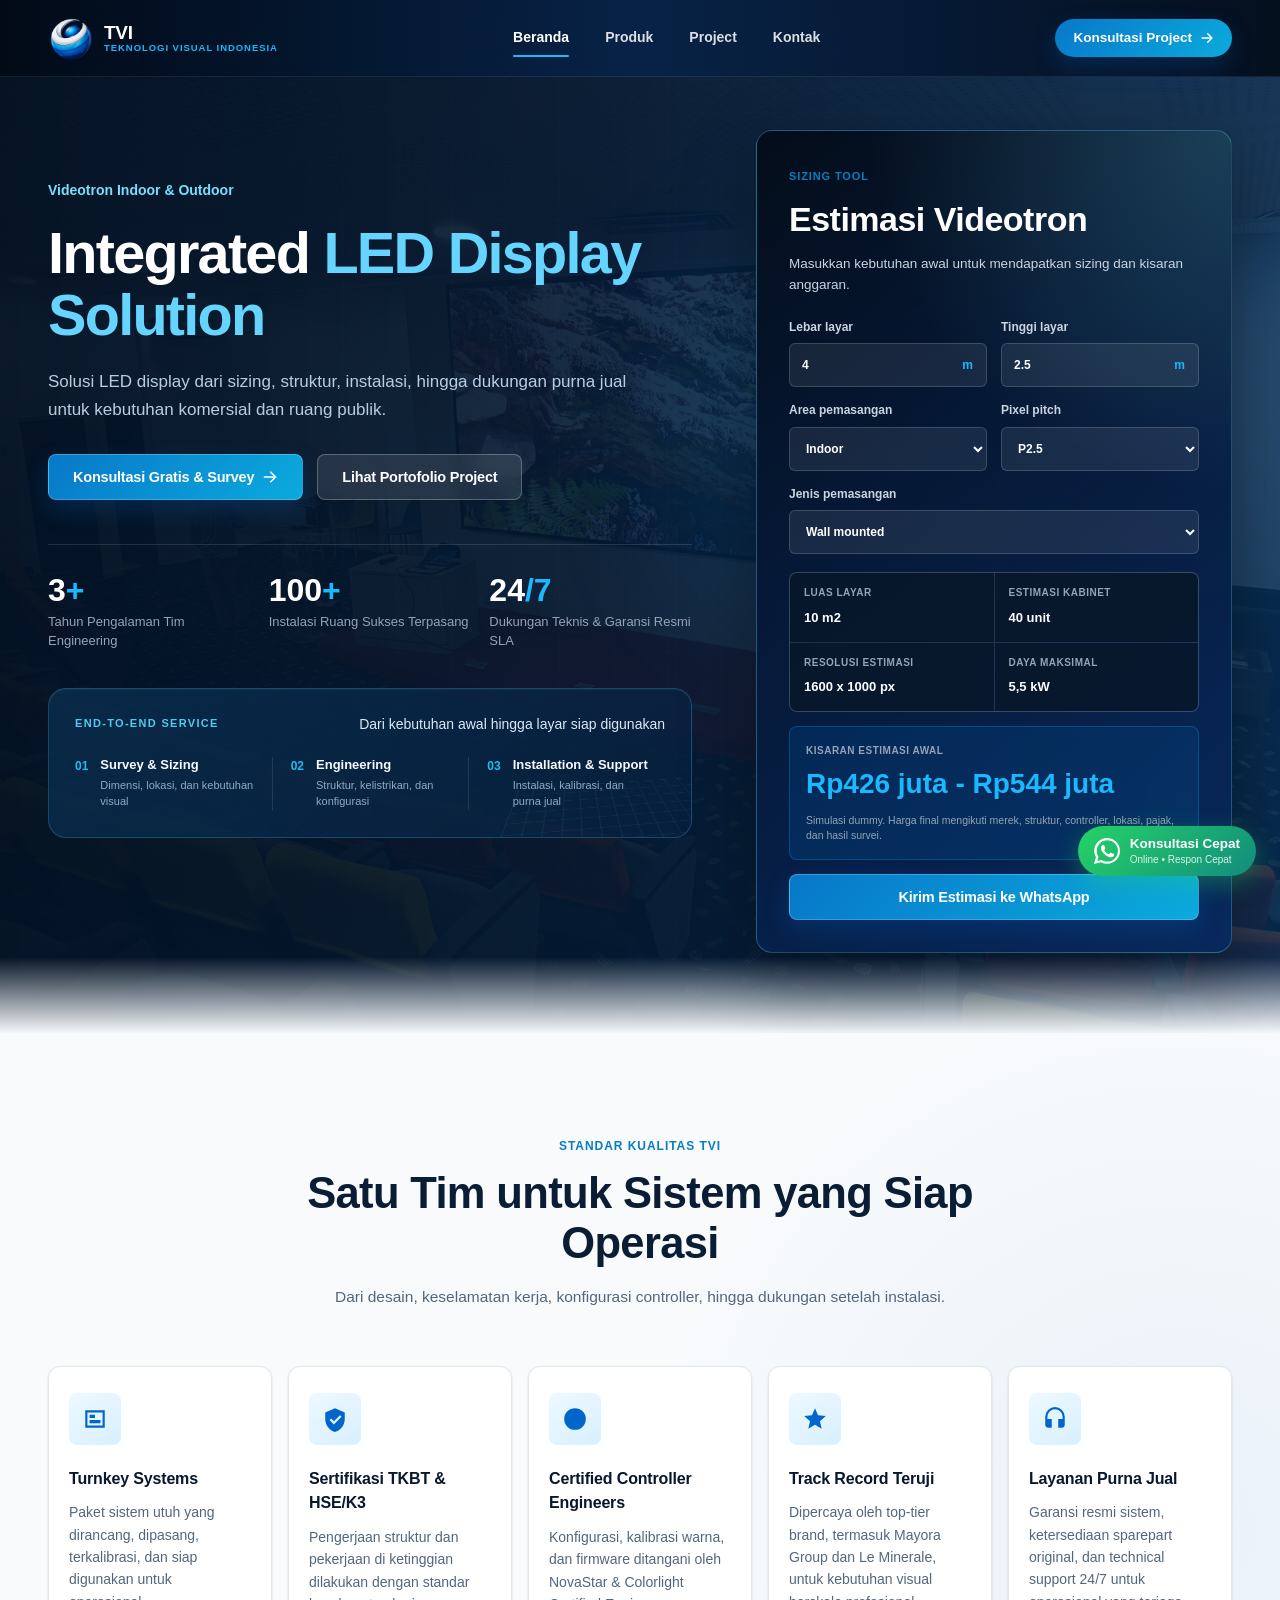
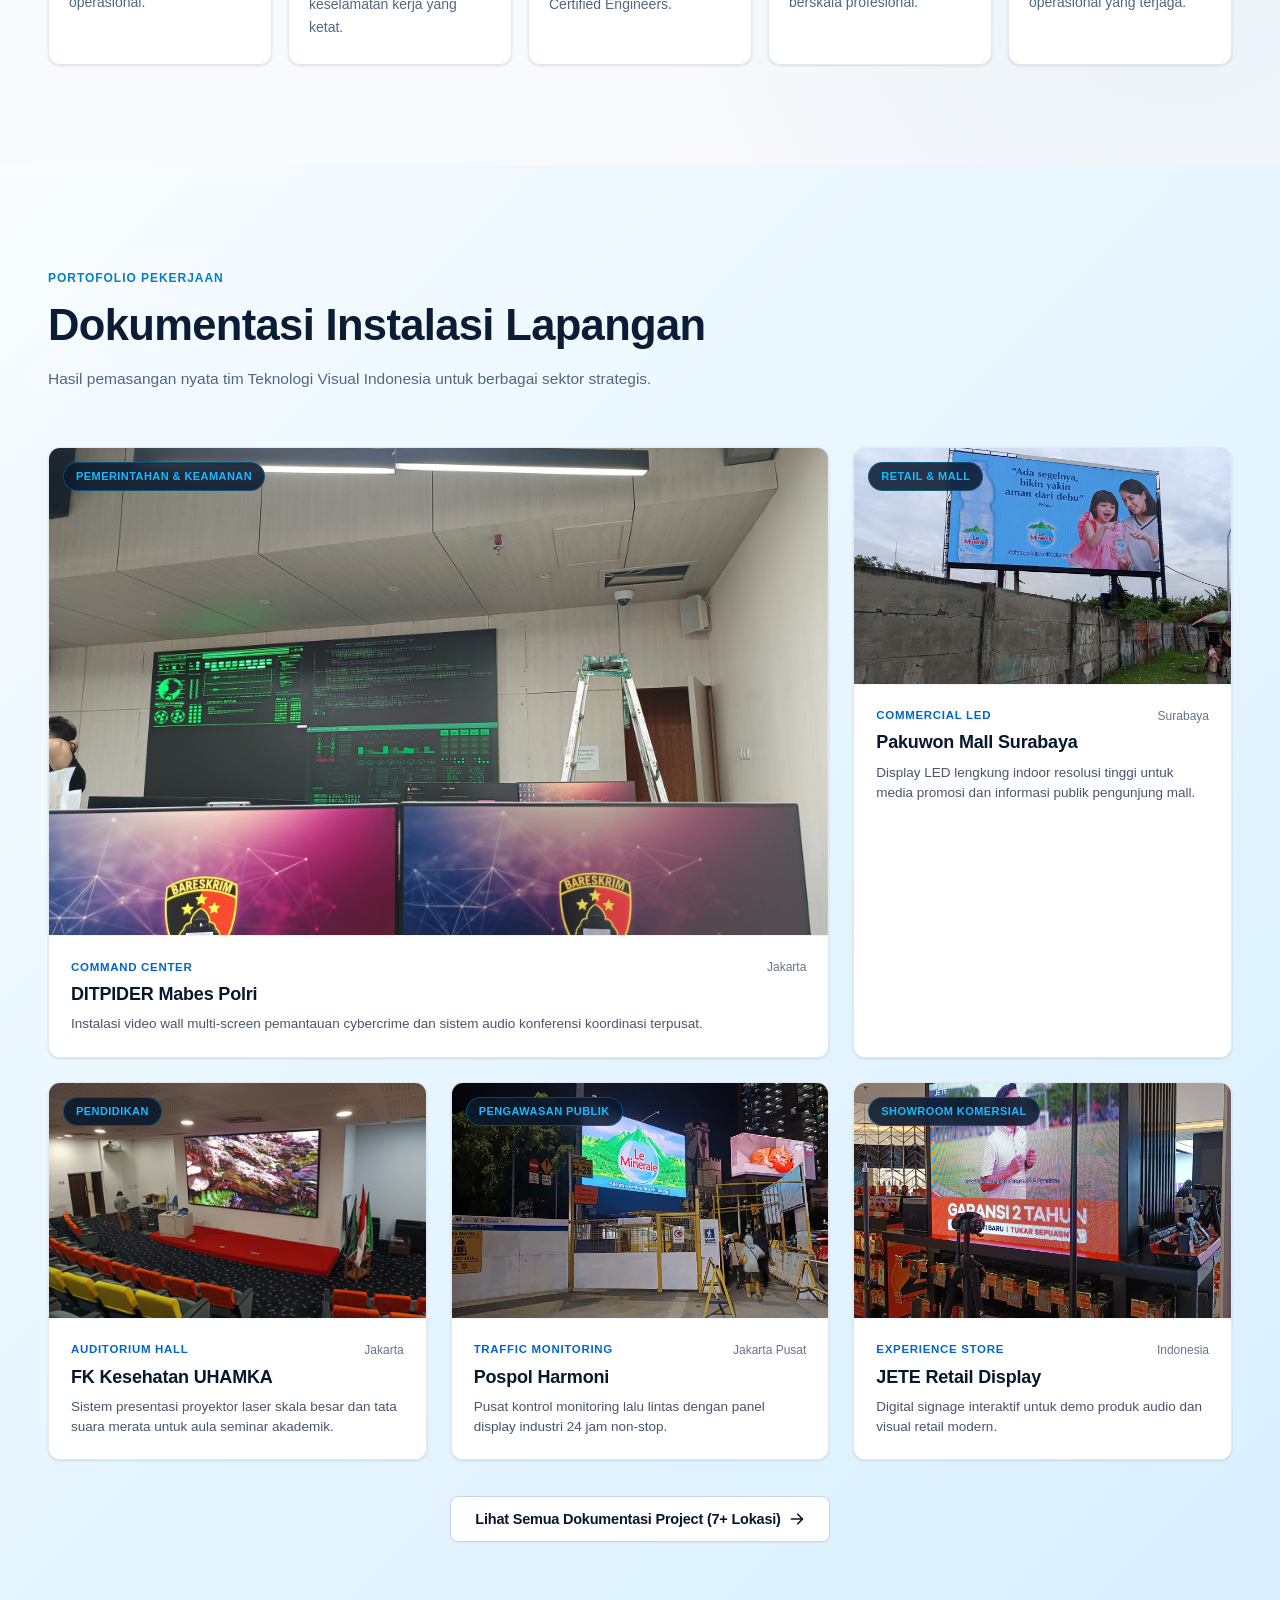
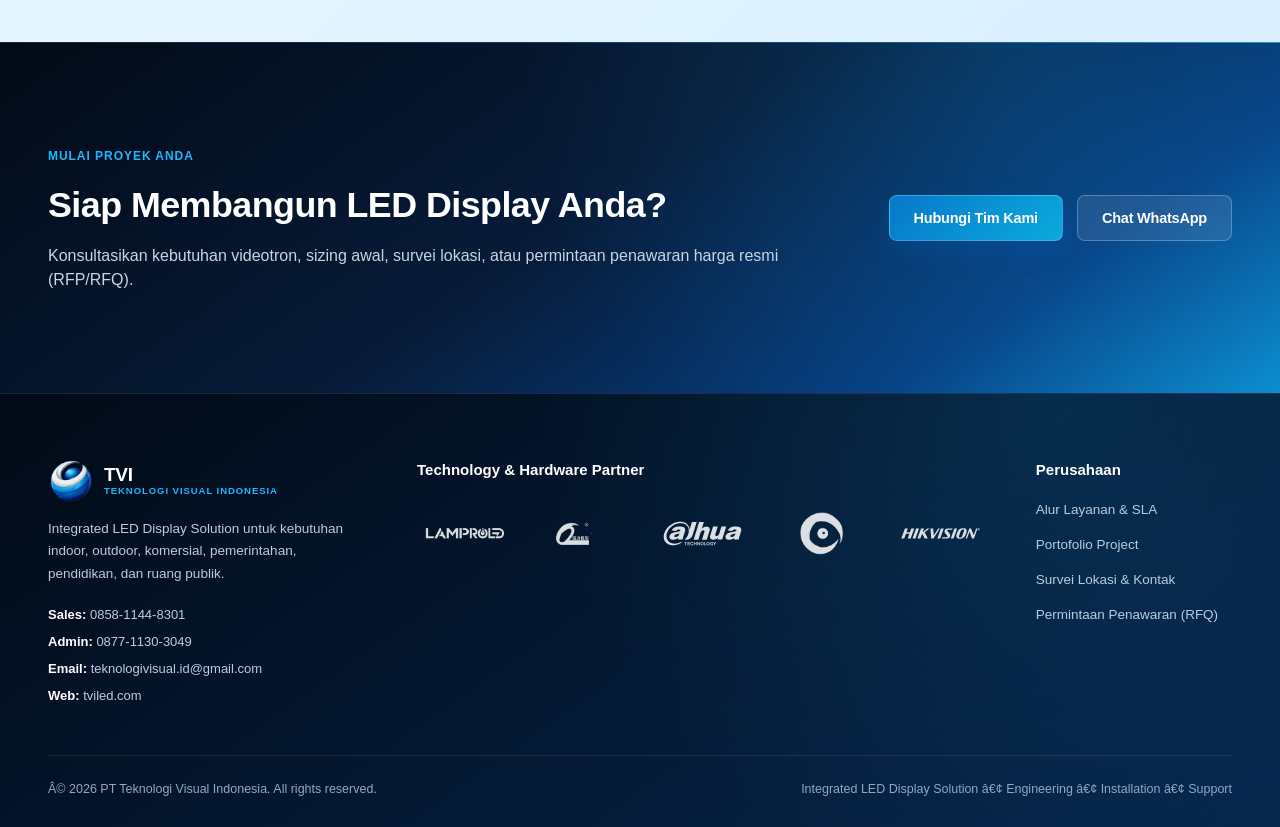
==== commit c8d59cf1: "Update tampilan, estimator, partner, dan responsivitas" ====
--- a/index.html
+++ b/index.html
@@ -37,7 +37,7 @@
       <nav class="site-nav" aria-label="Navigasi utama">
         <a class="active" href="index.html">Beranda</a>
 
-        <a href="layanan.html">Layanan</a>
+        <a href="produk.html">Produk</a>
         <a href="project.html">Project</a>
         <a href="kontak.html">Kontak</a>
       </nav>
@@ -159,15 +159,15 @@
               </div>
 
               <div class="led-estimator-results" aria-live="polite">
-                <div><span>Luas layar</span><strong id="ledAreaResult">10 m²</strong></div>
+                <div><span>Luas layar</span><strong id="ledAreaResult">10 mÂ²</strong></div>
                 <div><span>Estimasi kabinet</span><strong id="ledCabinetResult">40 unit</strong></div>
-                <div><span>Resolusi estimasi</span><strong id="ledResolutionResult">1600 × 1000 px</strong></div>
+                <div><span>Resolusi estimasi</span><strong id="ledResolutionResult">1600 Ã— 1000 px</strong></div>
                 <div><span>Daya maksimal</span><strong id="ledPowerResult">5,5 kW</strong></div>
               </div>
 
               <div class="led-price-result">
                 <span>Kisaran estimasi awal</span>
-                <strong id="ledPriceResult">Rp430–550 juta</strong>
+                <strong id="ledPriceResult">Rp430â€“550 juta</strong>
                 <small>Simulasi dummy. Harga final mengikuti merek, struktur, controller, lokasi, pajak, dan hasil survei.</small>
               </div>
 
@@ -401,8 +401,8 @@
       </div>
 
       <div class="footer-bottom">
-        <div>© 2026 PT Teknologi Visual Indonesia. All rights reserved.</div>
-        <div>Integrated LED Display Solution • Engineering • Installation • Support</div>
+        <div>Â© 2026 PT Teknologi Visual Indonesia. All rights reserved.</div>
+        <div>Integrated LED Display Solution â€¢ Engineering â€¢ Installation â€¢ Support</div>
       </div>
     </footer>
 
@@ -420,7 +420,7 @@
         </svg>
         <div class="whatsapp-text-badge">
           <span>Konsultasi Cepat</span>
-          <span class="sub text-full">Online • Respon Cepat</span>
+          <span class="sub text-full">Online &bull; Respon Cepat</span>
         </div>
       </div>
     </a>
--- a/styles.css
+++ b/styles.css
@@ -3639,3 +3639,348 @@
     height: 44px;
   }
 }
+
+/* Homepage project photo and final responsive refinements */
+.hero {
+  background-image:
+    linear-gradient(90deg, rgba(3, 18, 36, 0.97) 0%, rgba(3, 25, 51, 0.91) 48%, rgba(5, 48, 91, 0.8) 100%),
+    url("asset/img/projects/fk-kesehatan-uhamka.jpg");
+  background-position: center;
+  background-size: cover;
+}
+
+.hero-bg-grid {
+  opacity: 0.62;
+}
+
+.product-summary {
+  margin: 0 0 18px;
+  color: var(--slate-600);
+  font-size: 14px;
+  line-height: 1.65;
+}
+
+.product-grid-seven .product-category {
+  min-width: 0;
+}
+
+/* Four cards on the first row, three cards centered on the second row. */
+@media (min-width: 1121px) {
+  .product-grid-seven {
+    grid-template-columns: repeat(8, minmax(0, 1fr));
+  }
+
+  .product-grid-seven .product-category {
+    grid-column: span 2;
+  }
+
+  .product-grid-seven .product-category:nth-child(5) {
+    grid-column: 2 / span 2;
+  }
+}
+
+/* Keep the floating WhatsApp mark optically centered in every browser. */
+.whatsapp-float {
+  line-height: 1;
+}
+
+.whatsapp-pill {
+  box-sizing: border-box;
+  display: inline-flex;
+  justify-content: center;
+  min-height: 50px;
+  padding: 10px 16px;
+}
+
+.whatsapp-pill svg {
+  display: block;
+  flex: 0 0 26px;
+  width: 26px;
+  height: 26px;
+  margin: 0;
+  overflow: visible;
+}
+
+.whatsapp-text-badge {
+  justify-content: center;
+  min-width: 0;
+}
+
+.whatsapp-text-badge > span:first-child {
+  line-height: 1.1;
+}
+
+.whatsapp-text-badge span.sub {
+  margin-top: 2px;
+  line-height: 1.1;
+}
+
+img,
+svg {
+  max-width: 100%;
+}
+
+@media (max-width: 1120px) {
+  .hero {
+    background-position: 62% center;
+  }
+
+  .hero-container,
+  .hero-copy-col,
+  .hero-estimator-col {
+    min-width: 0;
+  }
+
+  .hero-estimator-col {
+    width: min(100%, 760px);
+  }
+
+  .product-grid-seven .product-category {
+    grid-column: auto;
+  }
+
+  .product-grid-seven .product-category:last-child {
+    grid-column: 1 / -1;
+    width: calc(50% - 10px);
+    justify-self: center;
+  }
+}
+
+@media (max-width: 900px) {
+  .site-header {
+    gap: 14px;
+  }
+
+  .product-grid-seven {
+    grid-template-columns: repeat(2, minmax(0, 1fr));
+  }
+
+  .detail-layout,
+  .contact-layout,
+  .cta-container {
+    grid-template-columns: 1fr;
+  }
+}
+
+@media (max-width: 768px) {
+  html,
+  body {
+    overflow-x: hidden;
+  }
+
+  .site-header {
+    width: 100%;
+  }
+
+  .site-nav {
+    z-index: 1001;
+  }
+
+  .hero {
+    background-image:
+      linear-gradient(180deg, rgba(3, 18, 36, 0.9) 0%, rgba(3, 26, 52, 0.95) 58%, rgba(5, 43, 81, 0.9) 100%),
+      url("asset/img/projects/fk-kesehatan-uhamka.jpg");
+    background-position: 56% center;
+  }
+
+  .hero-container {
+    width: 100%;
+    gap: 34px;
+  }
+
+  .hero-copy-col,
+  .hero-estimator-col,
+  .led-estimator {
+    width: 100%;
+    max-width: 100%;
+    min-width: 0;
+  }
+
+  .hero h1,
+  .section-title,
+  .page-hero h1 {
+    overflow-wrap: anywhere;
+  }
+
+  .service-path-step {
+    padding-right: 0;
+  }
+
+  .product-grid-seven {
+    grid-template-columns: 1fr;
+  }
+
+  .product-grid-seven .product-category:last-child {
+    grid-column: auto;
+    width: 100%;
+  }
+
+  .product-category,
+  .pillar-card,
+  .project-card,
+  .contact-card,
+  .detail-card {
+    min-width: 0;
+  }
+
+  .page-hero {
+    background-attachment: scroll;
+  }
+
+  .whatsapp-float {
+    right: max(12px, env(safe-area-inset-right));
+    bottom: max(12px, env(safe-area-inset-bottom));
+  }
+
+  .whatsapp-pill {
+    width: 54px;
+    min-width: 54px;
+    height: 54px;
+    min-height: 54px;
+    padding: 0;
+  }
+
+  .whatsapp-pill svg {
+    flex-basis: 28px;
+    width: 28px;
+    height: 28px;
+  }
+}
+
+@media (max-width: 480px) {
+  .site-header,
+  .site-header.scrolled {
+    padding-inline: 12px;
+  }
+
+  .brand {
+    max-width: calc(100% - 52px);
+  }
+
+  .brand-title {
+    font-size: 15px;
+  }
+
+  .brand-subtitle {
+    max-width: 150px;
+    font-size: 7.5px;
+  }
+
+  .site-nav {
+    right: 8px;
+    left: 8px;
+  }
+
+  .hero {
+    padding-inline: 14px;
+  }
+
+  .hero h1 {
+    font-size: clamp(30px, 10vw, 38px);
+  }
+
+  .hero-intro {
+    font-size: 14px;
+  }
+
+  .hero-service-path,
+  .led-estimator {
+    border-radius: 14px;
+  }
+
+  .led-estimator-form,
+  .led-estimator-results {
+    grid-template-columns: 1fr;
+  }
+
+  .footer-partner-grid {
+    grid-template-columns: repeat(2, minmax(0, 1fr));
+  }
+
+  .whatsapp-float {
+    right: max(12px, env(safe-area-inset-right));
+    bottom: max(12px, env(safe-area-inset-bottom));
+  }
+
+  .whatsapp-pill {
+    width: 54px;
+    min-width: 54px;
+    height: 54px;
+    min-height: 54px;
+    padding: 0;
+  }
+
+  .whatsapp-pill svg {
+    flex-basis: 28px;
+    width: 28px;
+    height: 28px;
+  }
+}
+
+/* Optical sizing for partner marks with very different aspect ratios. */
+.footer-partner-grid {
+  align-items: stretch;
+}
+
+.footer-partner-item,
+.footer-partner-item:hover {
+  width: 100%;
+  min-width: 0;
+  height: 68px;
+  min-height: 68px;
+  padding: 8px;
+  box-sizing: border-box;
+}
+
+.footer-partner-item img {
+  display: block;
+  width: auto;
+  height: auto;
+  margin: auto;
+  object-fit: contain;
+  object-position: center;
+}
+
+.footer-partner-item:nth-child(1) img {
+  width: min(100%, 160px);
+  max-width: 160px;
+  max-height: 42px;
+}
+
+.footer-partner-item:nth-child(2) img {
+  width: 88px;
+  max-width: 70%;
+  max-height: 50px;
+}
+
+.footer-partner-item:nth-child(3) img {
+  width: min(100%, 150px);
+  max-width: 150px;
+  max-height: 48px;
+}
+
+.footer-partner-item:nth-child(4) img {
+  width: 58px;
+  max-width: 55%;
+  max-height: 50px;
+}
+
+.footer-partner-item:nth-child(5) img {
+  width: min(100%, 168px);
+  max-width: 168px;
+  max-height: 40px;
+}
+
+@media (max-width: 768px) {
+  .footer-partner-item,
+  .footer-partner-item:hover {
+    height: 62px;
+    min-height: 62px;
+  }
+
+  .footer-partner-item:nth-child(1) img { max-width: 145px; }
+  .footer-partner-item:nth-child(2) img { width: 78px; }
+  .footer-partner-item:nth-child(3) img { max-width: 138px; }
+  .footer-partner-item:nth-child(4) img { width: 54px; }
+  .footer-partner-item:nth-child(5) img { max-width: 150px; }
+}
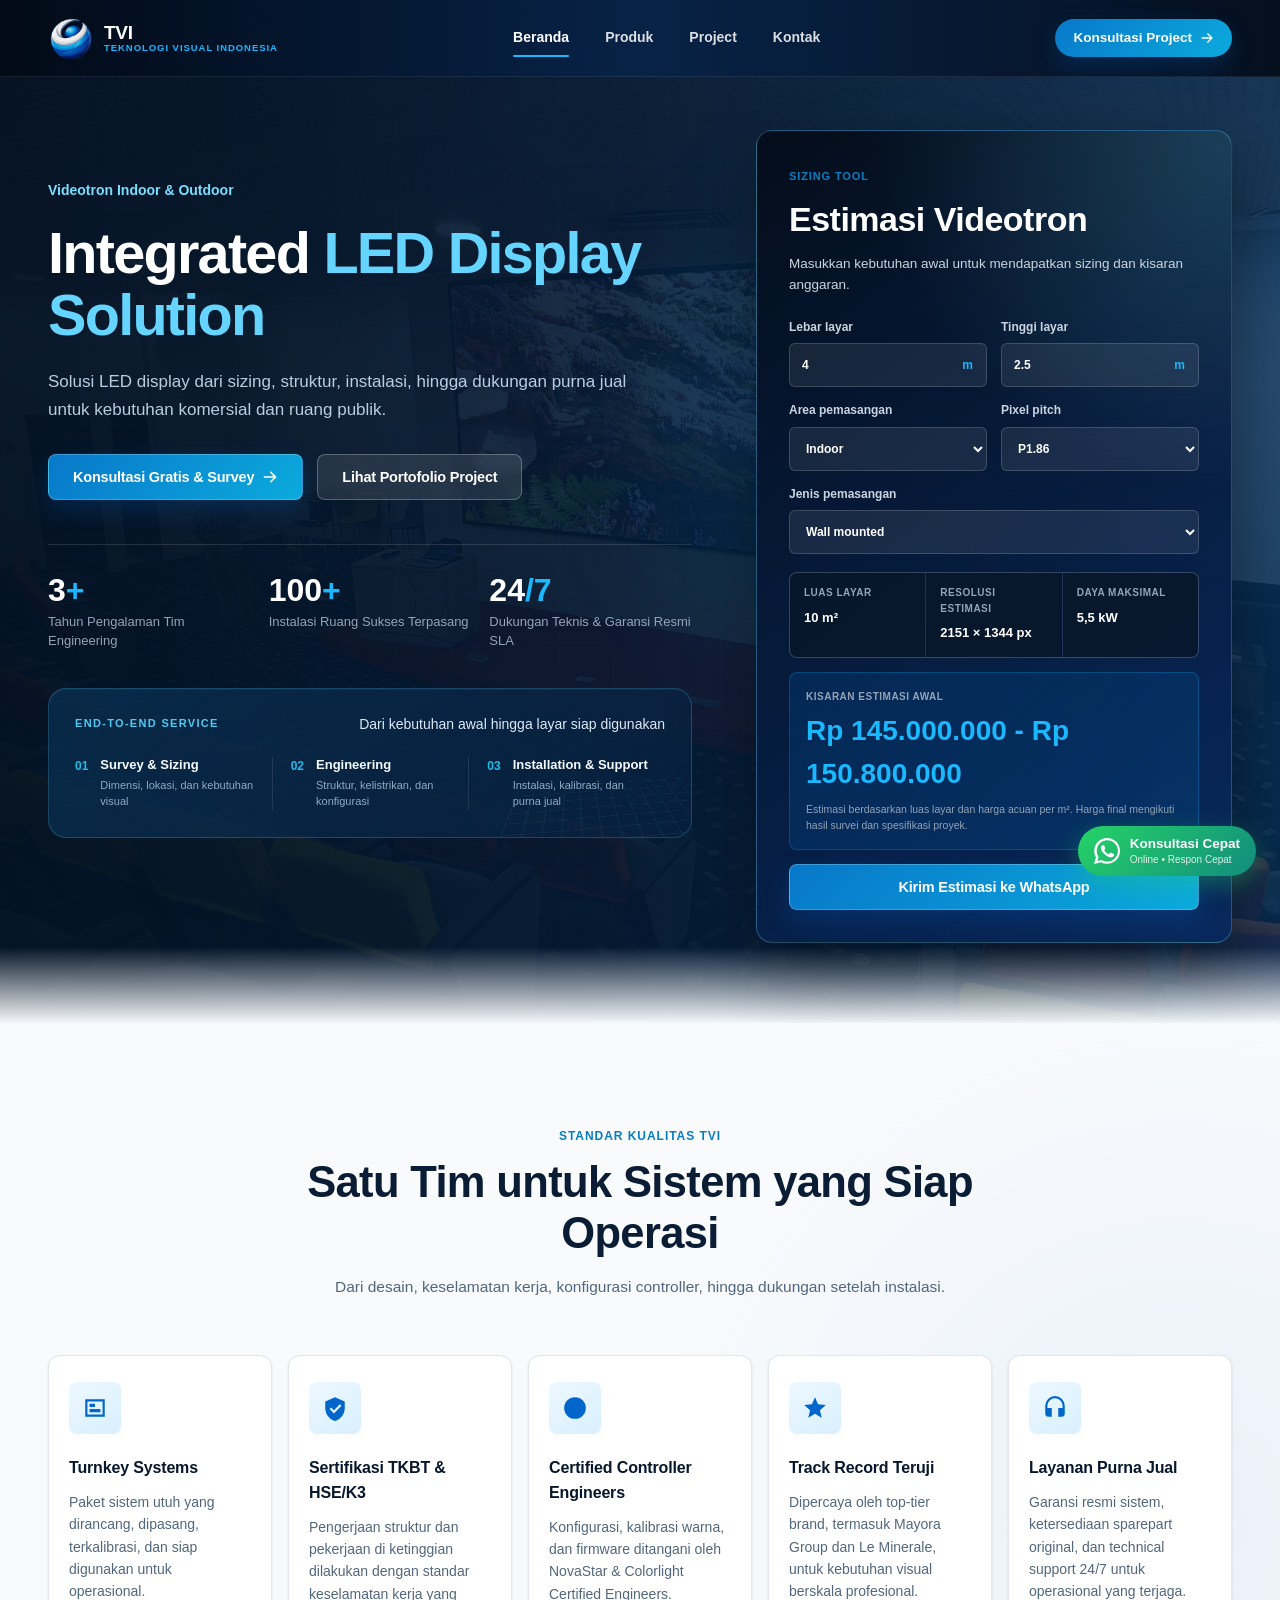
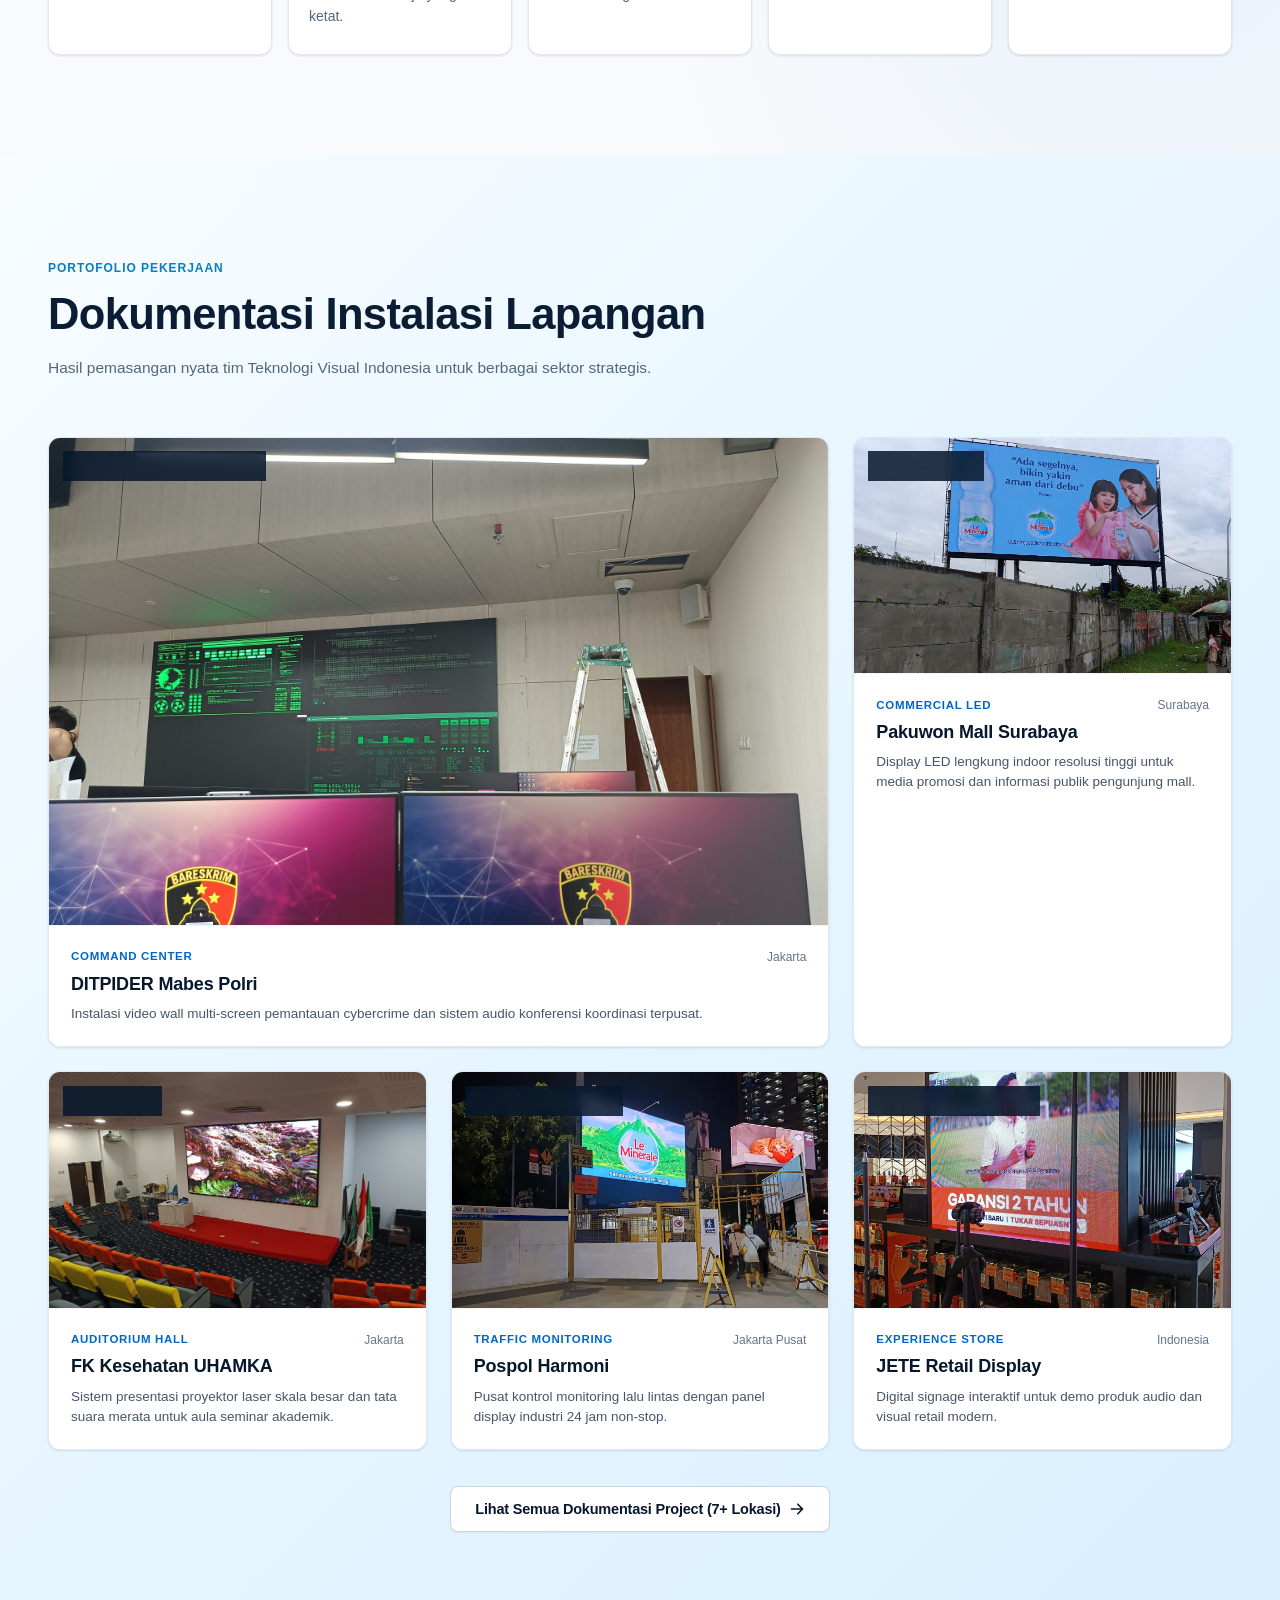
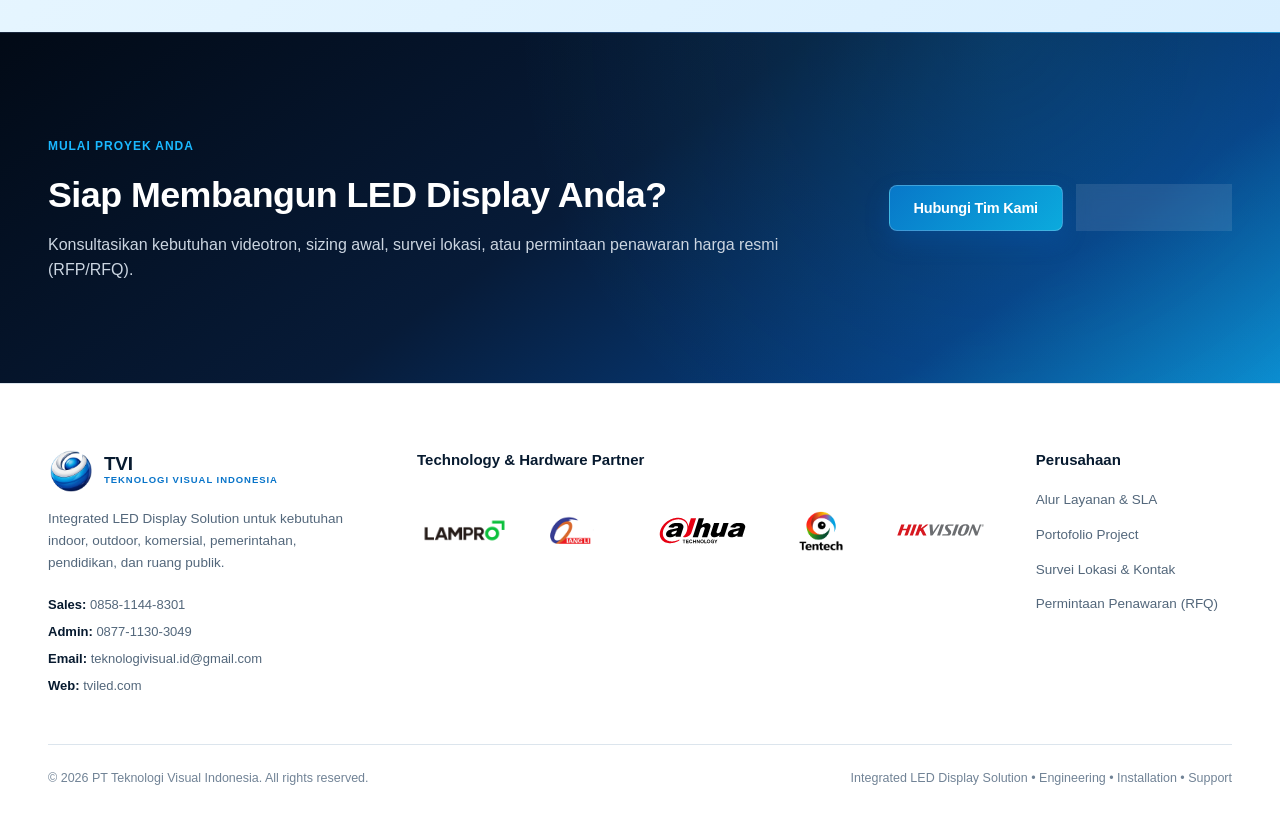
==== commit d54bfabc: "Update estimator, products, footer, and responsive layout" ====
--- a/index.html
+++ b/index.html
@@ -30,7 +30,8 @@
         </div>
       </a>
 
-      <button class="nav-toggle" aria-label="Buka menu" aria-expanded="false"><span></span>
+      <button class="nav-toggle" aria-label="Buka menu" aria-expanded="false">
+        <span></span>
         <span></span>
       </button>
 
@@ -135,40 +136,35 @@
                   <span>Area pemasangan</span>
                   <select id="ledEnvironment">
                     <option value="indoor">Indoor</option>
-                    <option value="outdoor">Outdoor</option>
                   </select>
                 </label>
                 <label>
                   <span>Pixel pitch</span>
                   <select id="ledPitch">
-                    <option value="1.5">P1.5</option>
-                    <option value="1.8">P1.8</option>
-                    <option value="2.5" selected>P2.5</option>
-                    <option value="3.9">P3.9</option>
-                    <option value="4.8">P4.8</option>
+                    <option value="1.25">P1.25</option>
+                    <option value="1.53">P1.53</option>
+                    <option value="1.86" selected>P1.86</option>
+                    <option value="2.5">P2.5</option>
                   </select>
                 </label>
                 <label class="estimator-full-field">
                   <span>Jenis pemasangan</span>
                   <select id="ledInstallation">
                     <option value="wall">Wall mounted</option>
-                    <option value="standing">Standing structure</option>
-                    <option value="hanging">Hanging structure</option>
                   </select>
                 </label>
               </div>
 
               <div class="led-estimator-results" aria-live="polite">
-                <div><span>Luas layar</span><strong id="ledAreaResult">10 mÂ²</strong></div>
-                <div><span>Estimasi kabinet</span><strong id="ledCabinetResult">40 unit</strong></div>
-                <div><span>Resolusi estimasi</span><strong id="ledResolutionResult">1600 Ã— 1000 px</strong></div>
+                <div><span>Luas layar</span><strong id="ledAreaResult">10 m&sup2;</strong></div>
+                <div><span>Resolusi estimasi</span><strong id="ledResolutionResult">2151 &times; 1344 px</strong></div>
                 <div><span>Daya maksimal</span><strong id="ledPowerResult">5,5 kW</strong></div>
               </div>
 
               <div class="led-price-result">
                 <span>Kisaran estimasi awal</span>
-                <strong id="ledPriceResult">Rp430â€“550 juta</strong>
-                <small>Simulasi dummy. Harga final mengikuti merek, struktur, controller, lokasi, pajak, dan hasil survei.</small>
+                <strong id="ledPriceResult">Rp 145.000.000 - Rp 150.800.000</strong>
+                <small>Estimasi berdasarkan luas layar dan harga acuan per m&sup2;. Harga final mengikuti hasil survei dan spesifikasi proyek.</small>
               </div>
 
               <a class="btn estimator-wa-btn" id="ledEstimatorWa" href="#" target="_blank" rel="noopener">
@@ -381,10 +377,10 @@
         <div class="footer-partners" aria-labelledby="footerPartnerTitle">
           <h4 id="footerPartnerTitle">Technology & Hardware Partner</h4>
           <div class="footer-partner-grid">
-            <div class="footer-partner-item"><img src="asset/img/partners/lampro.webp" alt="Lampro LED" loading="lazy" /><span>Lampro</span></div>
+            <div class="footer-partner-item"><img src="asset/img/partners/lampro-original.png" alt="Lampro LED" loading="lazy" /><span>Lampro</span></div>
             <div class="footer-partner-item"><img src="asset/img/partners/qiangli.png" alt="QiangLi" loading="lazy" /><span>QiangLi</span></div>
             <div class="footer-partner-item"><img src="asset/img/partners/dahua.svg" alt="Dahua Technology" loading="lazy" /><span>Dahua</span></div>
-            <div class="footer-partner-item"><img src="asset/img/partners/tentech.png" alt="Tentech" loading="lazy" /><span>Tentech</span></div>
+            <div class="footer-partner-item"><img src="asset/img/partners/tentech-original.png" alt="Tentech" loading="lazy" /><span>Tentech</span></div>
             <div class="footer-partner-item"><img src="asset/img/partners/hikvision.svg" alt="Hikvision" loading="lazy" /><span>Hikvision</span></div>
           </div>
         </div>
@@ -401,8 +397,8 @@
       </div>
 
       <div class="footer-bottom">
-        <div>Â© 2026 PT Teknologi Visual Indonesia. All rights reserved.</div>
-        <div>Integrated LED Display Solution â€¢ Engineering â€¢ Installation â€¢ Support</div>
+        <div>&copy; 2026 PT Teknologi Visual Indonesia. All rights reserved.</div>
+        <div>Integrated LED Display Solution &bull; Engineering &bull; Installation &bull; Support</div>
       </div>
     </footer>
 
--- a/styles.css
+++ b/styles.css
@@ -3939,6 +3939,13 @@
   margin: auto;
   object-fit: contain;
   object-position: center;
+  opacity: 1;
+  filter: none;
+}
+
+.footer-partner-item:hover img {
+  opacity: 1;
+  filter: saturate(1.08) brightness(1.05);
 }
 
 .footer-partner-item:nth-child(1) img {
@@ -3984,3 +3991,99 @@
   .footer-partner-item:nth-child(4) img { width: 54px; }
   .footer-partner-item:nth-child(5) img { max-width: 150px; }
 }
+
+/* Light footer keeps original partner colors and dark logo details readable. */
+.site-footer {
+  color: #53677b;
+  background: #ffffff;
+  border-top: 1px solid #dce5ed;
+}
+
+.site-footer .brand-title,
+.site-footer .footer-col h4,
+.site-footer .footer-partners h4,
+.site-footer .footer-contact-list strong {
+  color: #071a2f;
+}
+
+.site-footer .brand-subtitle {
+  color: #0874c9;
+}
+
+.site-footer .footer-brand-col p,
+.site-footer .footer-contact-list a,
+.site-footer .footer-col a {
+  color: #53677b;
+}
+
+.site-footer .footer-contact-list a:hover,
+.site-footer .footer-col a:hover {
+  color: #0074c8;
+}
+
+.site-footer .footer-bottom {
+  color: #718396;
+  border-top-color: #dce5ed;
+}
+
+.site-footer .footer-bottom a {
+  color: #526b82;
+}
+
+.site-footer .footer-bottom a:hover {
+  color: #0074c8;
+}
+
+.site-footer .footer-partner-item img {
+  opacity: 1;
+  filter: none;
+}
+
+@media (min-width: 769px) {
+  .footer-partner-item,
+  .footer-partner-item:hover {
+    height: 82px;
+    min-height: 82px;
+    padding: 8px 4px;
+  }
+
+  .footer-partner-item:nth-child(1) img {
+    width: min(100%, 190px);
+    max-width: 190px;
+    max-height: 54px;
+  }
+
+  .footer-partner-item:nth-child(2) img {
+    width: 105px;
+    max-width: 78%;
+    max-height: 62px;
+  }
+
+  .footer-partner-item:nth-child(3) img {
+    width: min(100%, 175px);
+    max-width: 175px;
+    max-height: 56px;
+  }
+
+  .footer-partner-item:nth-child(4) img {
+    width: 74px;
+    max-width: 62%;
+    max-height: 64px;
+  }
+
+  .footer-partner-item:nth-child(5) img {
+    width: min(100%, 190px);
+    max-width: 190px;
+    max-height: 48px;
+  }
+}
+
+.led-estimator-results {
+  grid-template-columns: repeat(3, minmax(0, 1fr));
+}
+
+@media (max-width: 540px) {
+  .led-estimator-results {
+    grid-template-columns: 1fr;
+  }
+}
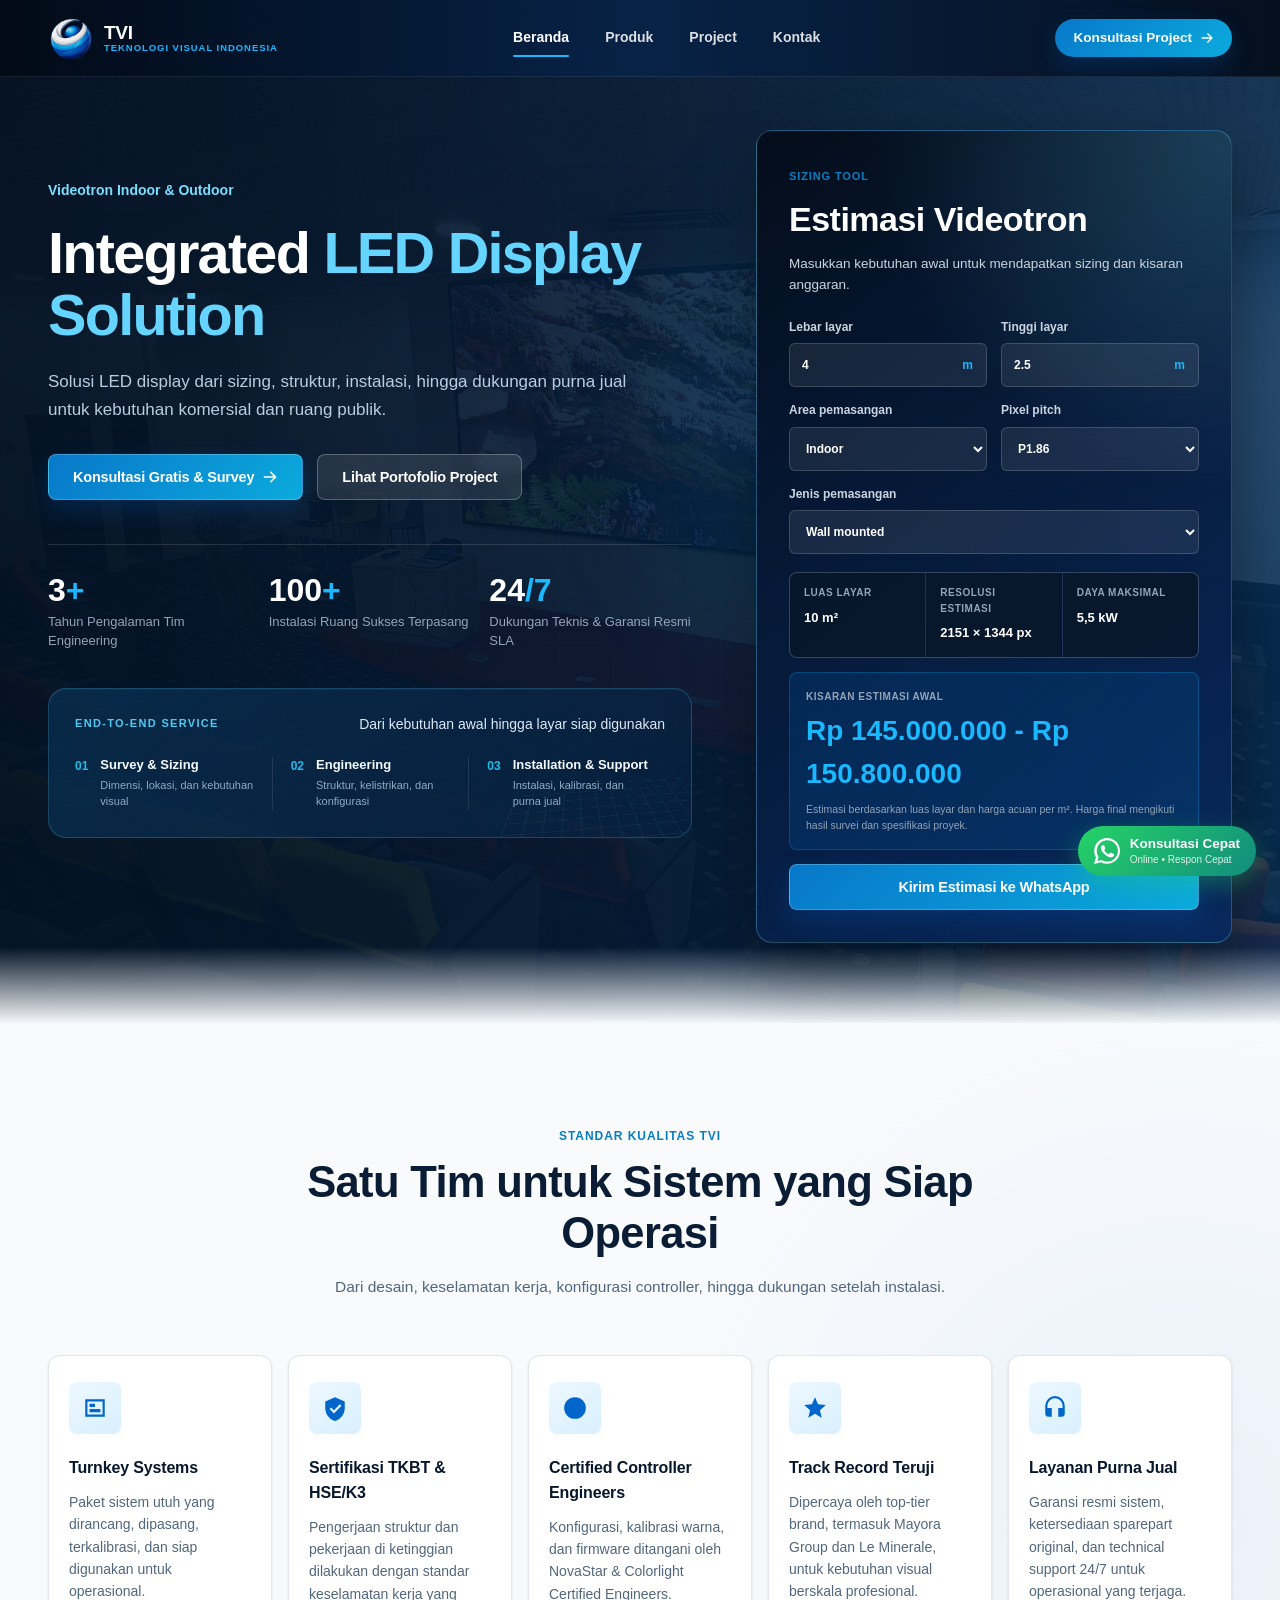
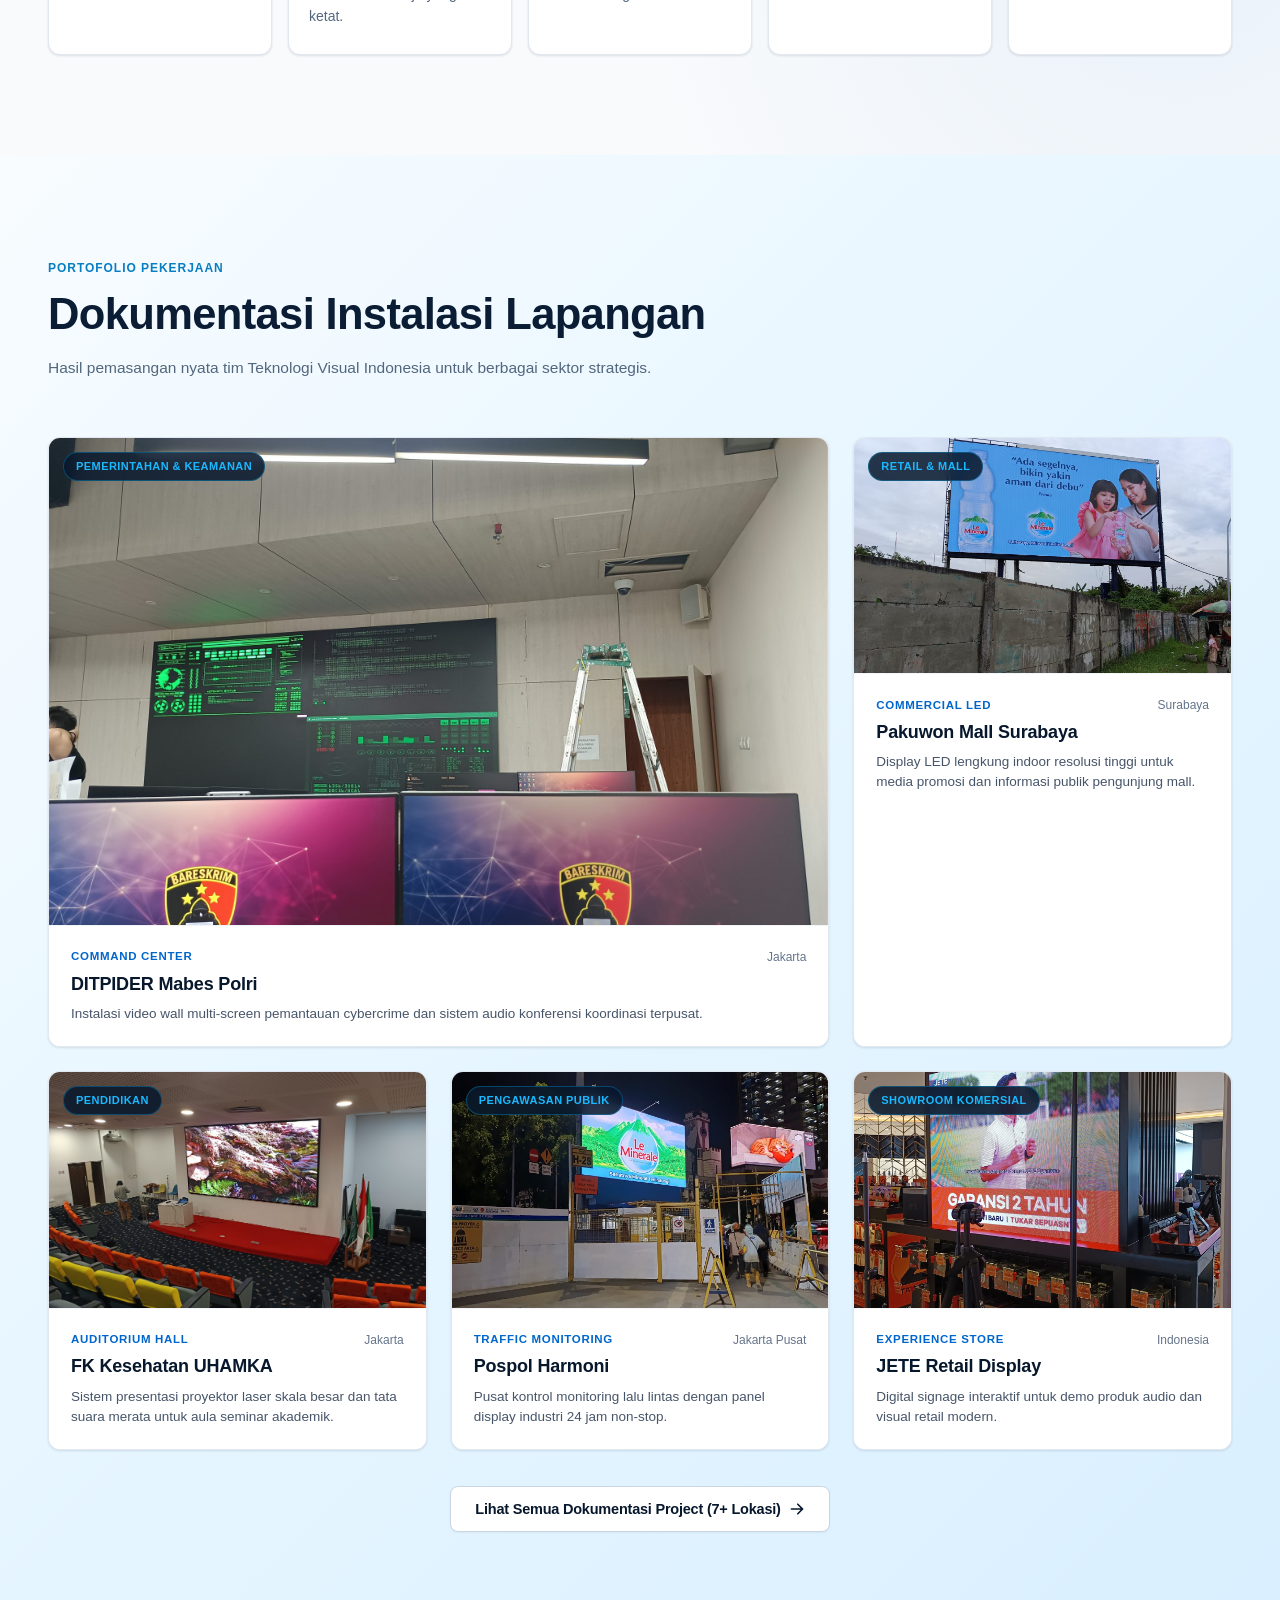
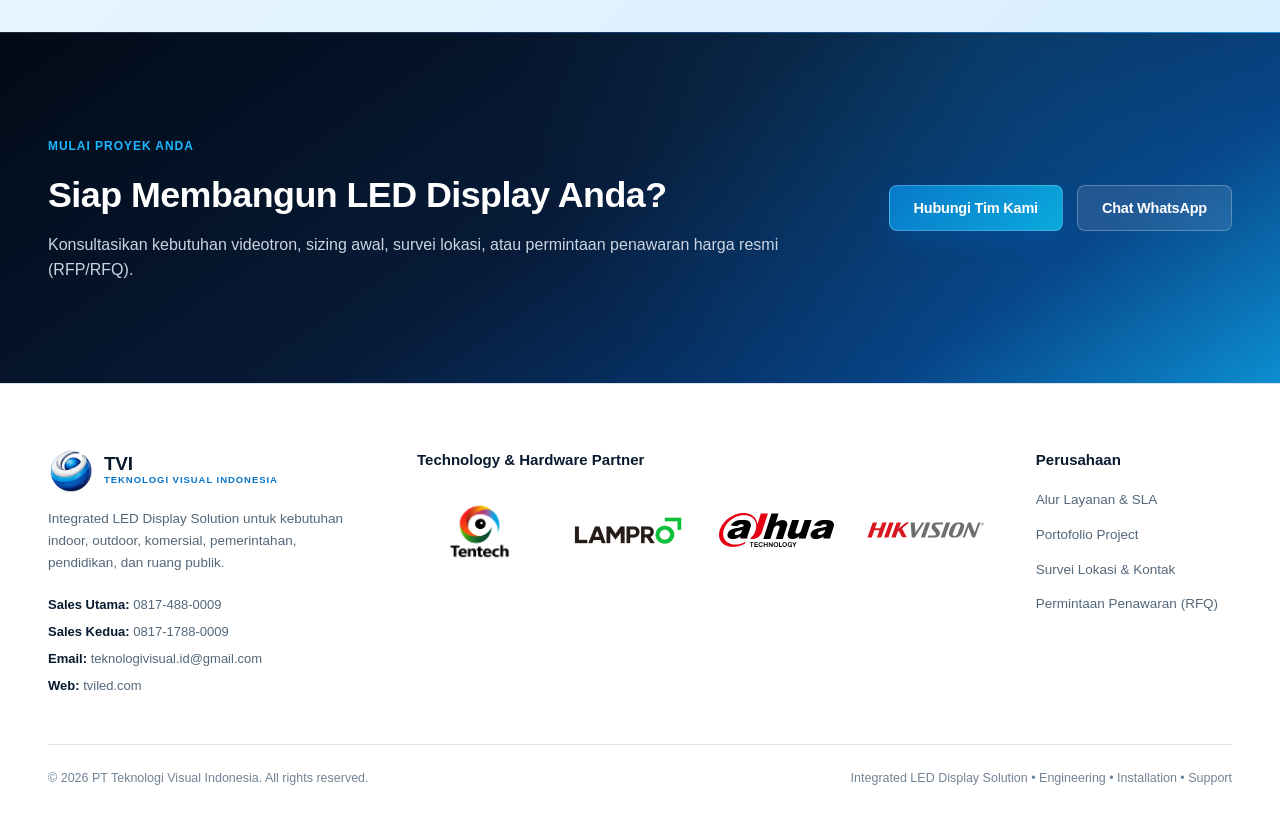
==== commit 6e9bd923: "Update partner logos and sales contact" ====
--- a/index.html
+++ b/index.html
@@ -344,7 +344,7 @@
           </div>
           <div class="cta-actions">
             <a class="btn primary" href="kontak.html">Hubungi Tim Kami</a>
-            <a class="btn secondary" href="https://wa.me/6285811448301" target="_blank" rel="noopener">Chat WhatsApp</a>
+            <a class="btn secondary" href="https://wa.me/628174880009" target="_blank" rel="noopener">Chat WhatsApp</a>
           </div>
         </div>
       </section>
@@ -367,8 +367,8 @@
             Integrated LED Display Solution untuk kebutuhan indoor, outdoor, komersial, pemerintahan, pendidikan, dan ruang publik.
           </p>
           <div class="footer-contact-list">
-            <a href="https://wa.me/6285811448301" target="_blank" rel="noopener"><strong>Sales:</strong> 0858-1144-8301</a>
-            <a href="tel:+6287711303049"><strong>Admin:</strong> 0877-1130-3049</a>
+            <a href="https://wa.me/628174880009" target="_blank" rel="noopener"><strong>Sales Utama:</strong> 0817-488-0009</a>
+            <a href="https://wa.me/6281717880009" target="_blank" rel="noopener"><strong>Sales Kedua:</strong> 0817-1788-0009</a>
             <a href="mailto:teknologivisual.id@gmail.com"><strong>Email:</strong> teknologivisual.id@gmail.com</a>
             <a href="https://tviled.com"><strong>Web:</strong> tviled.com</a>
           </div>
@@ -377,10 +377,9 @@
         <div class="footer-partners" aria-labelledby="footerPartnerTitle">
           <h4 id="footerPartnerTitle">Technology & Hardware Partner</h4>
           <div class="footer-partner-grid">
+            <div class="footer-partner-item"><img src="asset/img/partners/tentech-original.png" alt="Tentech" loading="lazy" /><span>Tentech</span></div>
             <div class="footer-partner-item"><img src="asset/img/partners/lampro-original.png" alt="Lampro LED" loading="lazy" /><span>Lampro</span></div>
-            <div class="footer-partner-item"><img src="asset/img/partners/qiangli.png" alt="QiangLi" loading="lazy" /><span>QiangLi</span></div>
             <div class="footer-partner-item"><img src="asset/img/partners/dahua.svg" alt="Dahua Technology" loading="lazy" /><span>Dahua</span></div>
-            <div class="footer-partner-item"><img src="asset/img/partners/tentech-original.png" alt="Tentech" loading="lazy" /><span>Tentech</span></div>
             <div class="footer-partner-item"><img src="asset/img/partners/hikvision.svg" alt="Hikvision" loading="lazy" /><span>Hikvision</span></div>
           </div>
         </div>
@@ -405,7 +404,7 @@
     <!-- Floating WhatsApp Widget -->
     <a
       class="whatsapp-float"
-      href="https://wa.me/6285811448301?text=Halo%20Tim%20TVI,%20saya%20ingin%20konsultasi%20mengenai%20kebutuhan%20audio%20visual."
+      href="https://wa.me/628174880009?text=Halo%20Tim%20TVI,%20saya%20ingin%20konsultasi%20mengenai%20kebutuhan%20audio%20visual."
       target="_blank"
       rel="noopener"
       aria-label="Konsultasi Teknis via WhatsApp"
--- a/styles.css
+++ b/styles.css
@@ -3919,6 +3919,7 @@
 
 /* Optical sizing for partner marks with very different aspect ratios. */
 .footer-partner-grid {
+  grid-template-columns: repeat(4, minmax(90px, 1fr));
   align-items: stretch;
 }
 
@@ -3949,15 +3950,15 @@
 }
 
 .footer-partner-item:nth-child(1) img {
+  width: 58px;
+  max-width: 55%;
+  max-height: 50px;
+}
+
+.footer-partner-item:nth-child(2) img {
   width: min(100%, 160px);
   max-width: 160px;
   max-height: 42px;
-}
-
-.footer-partner-item:nth-child(2) img {
-  width: 88px;
-  max-width: 70%;
-  max-height: 50px;
 }
 
 .footer-partner-item:nth-child(3) img {
@@ -3967,12 +3968,6 @@
 }
 
 .footer-partner-item:nth-child(4) img {
-  width: 58px;
-  max-width: 55%;
-  max-height: 50px;
-}
-
-.footer-partner-item:nth-child(5) img {
   width: min(100%, 168px);
   max-width: 168px;
   max-height: 40px;
@@ -3985,11 +3980,11 @@
     min-height: 62px;
   }
 
-  .footer-partner-item:nth-child(1) img { max-width: 145px; }
-  .footer-partner-item:nth-child(2) img { width: 78px; }
+  .footer-partner-grid { grid-template-columns: repeat(2, minmax(0, 1fr)); }
+  .footer-partner-item:nth-child(1) img { width: 54px; }
+  .footer-partner-item:nth-child(2) img { max-width: 145px; }
   .footer-partner-item:nth-child(3) img { max-width: 138px; }
-  .footer-partner-item:nth-child(4) img { width: 54px; }
-  .footer-partner-item:nth-child(5) img { max-width: 150px; }
+  .footer-partner-item:nth-child(4) img { max-width: 150px; }
 }
 
 /* Light footer keeps original partner colors and dark logo details readable. */
@@ -4048,15 +4043,15 @@
   }
 
   .footer-partner-item:nth-child(1) img {
+    width: 74px;
+    max-width: 62%;
+    max-height: 64px;
+  }
+
+  .footer-partner-item:nth-child(2) img {
     width: min(100%, 190px);
     max-width: 190px;
     max-height: 54px;
-  }
-
-  .footer-partner-item:nth-child(2) img {
-    width: 105px;
-    max-width: 78%;
-    max-height: 62px;
   }
 
   .footer-partner-item:nth-child(3) img {
@@ -4066,12 +4061,6 @@
   }
 
   .footer-partner-item:nth-child(4) img {
-    width: 74px;
-    max-width: 62%;
-    max-height: 64px;
-  }
-
-  .footer-partner-item:nth-child(5) img {
     width: min(100%, 190px);
     max-width: 190px;
     max-height: 48px;
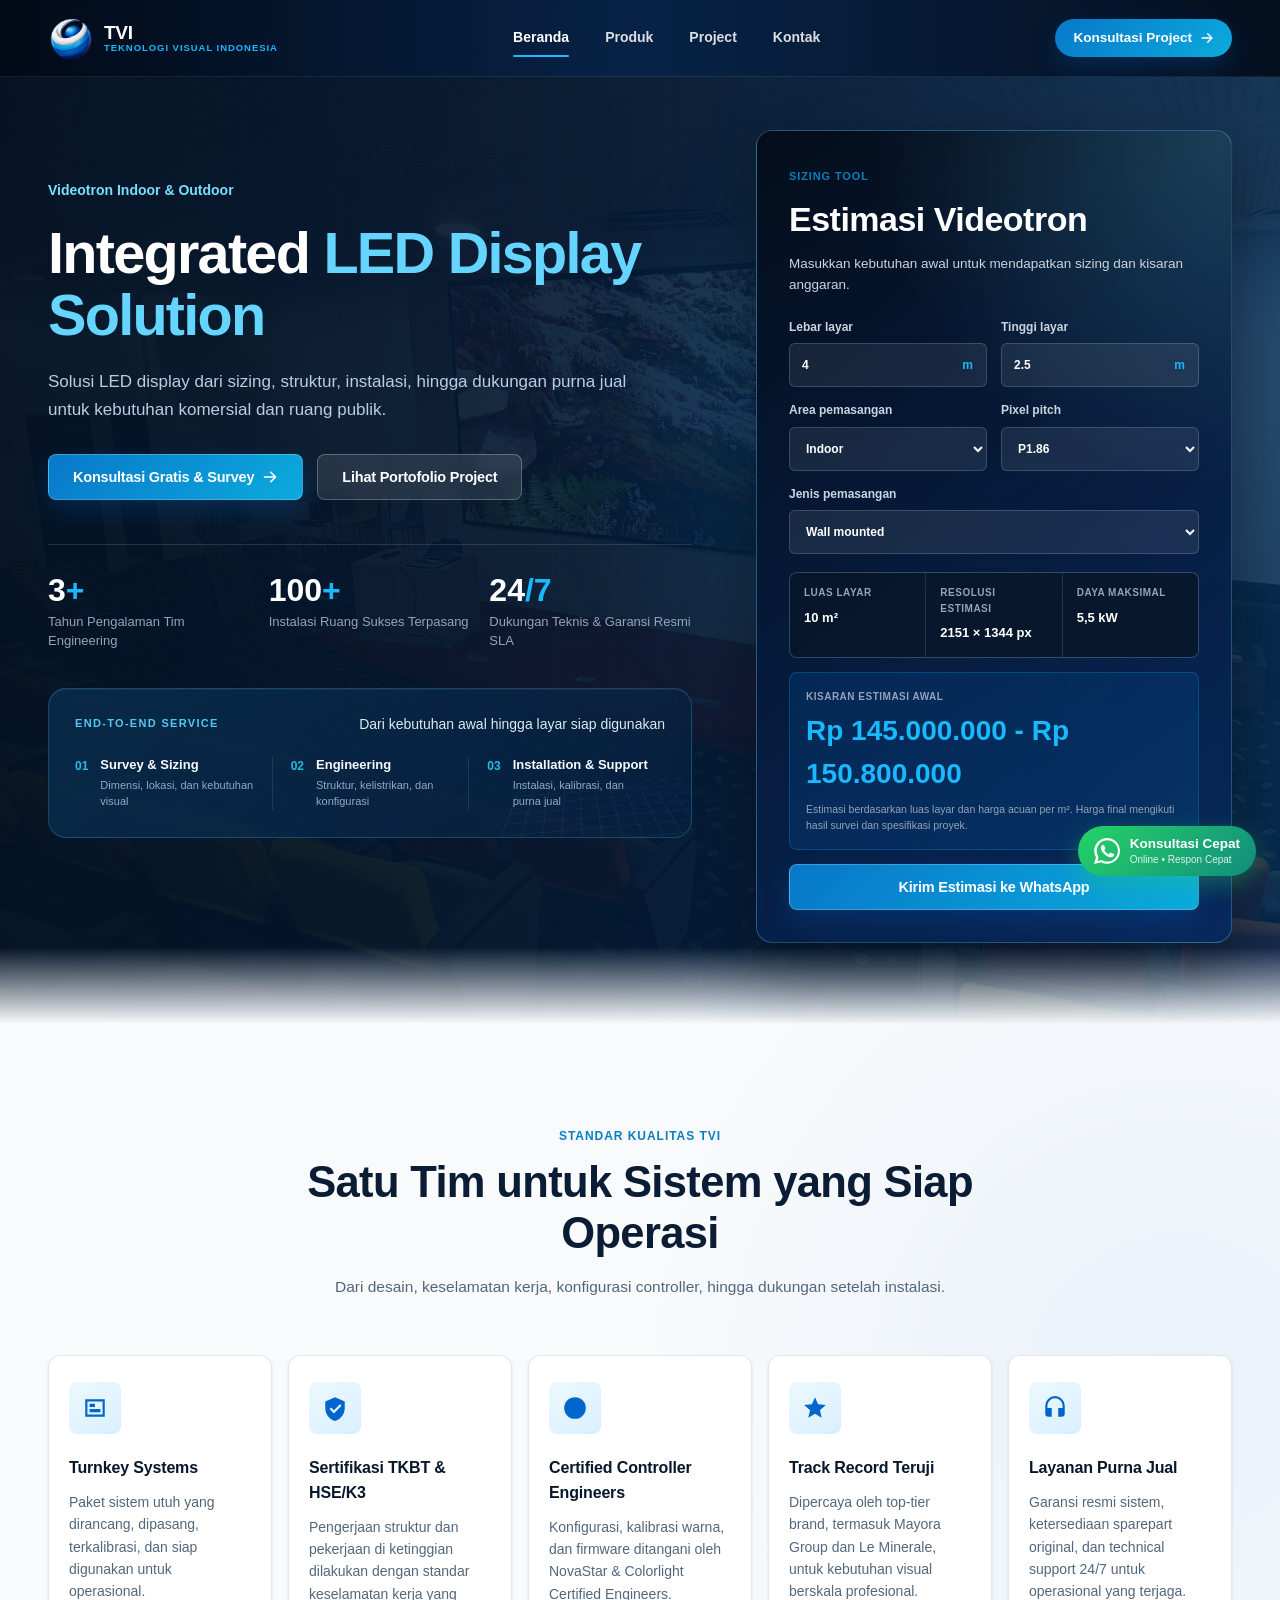
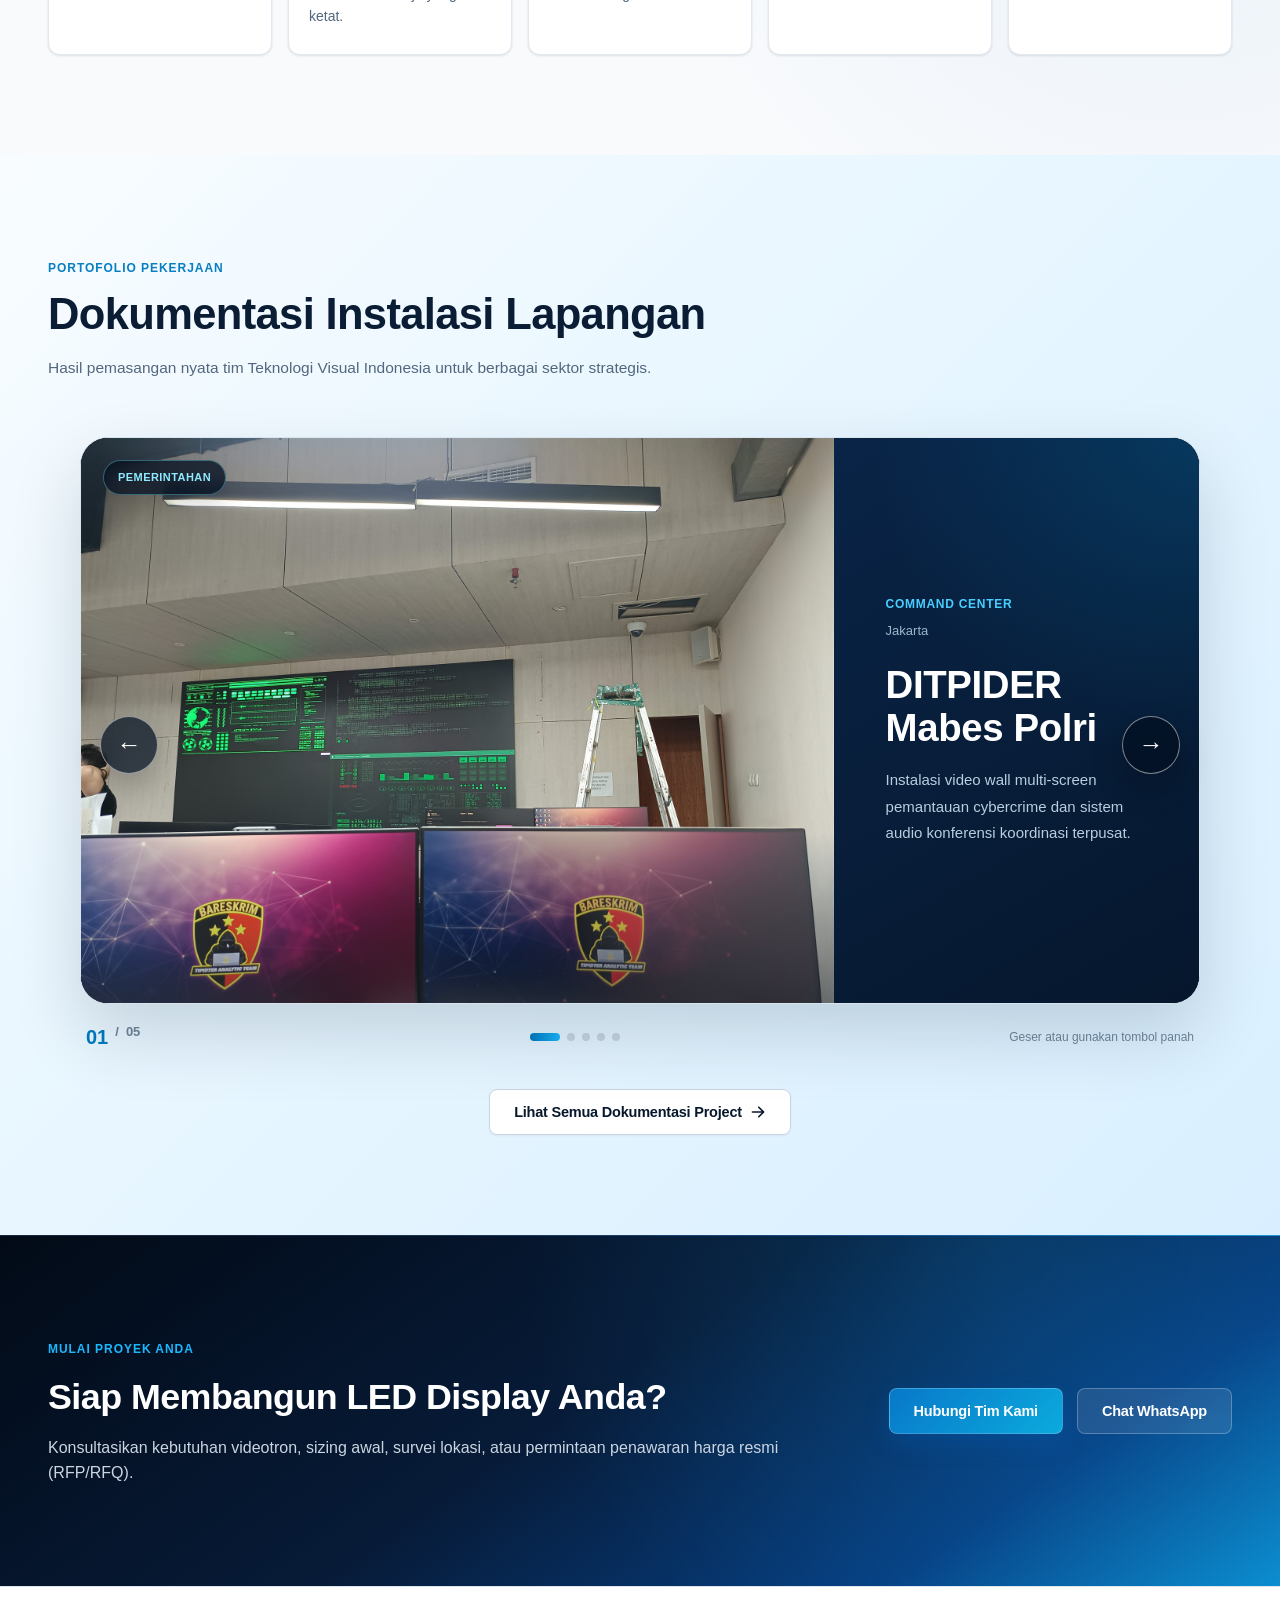
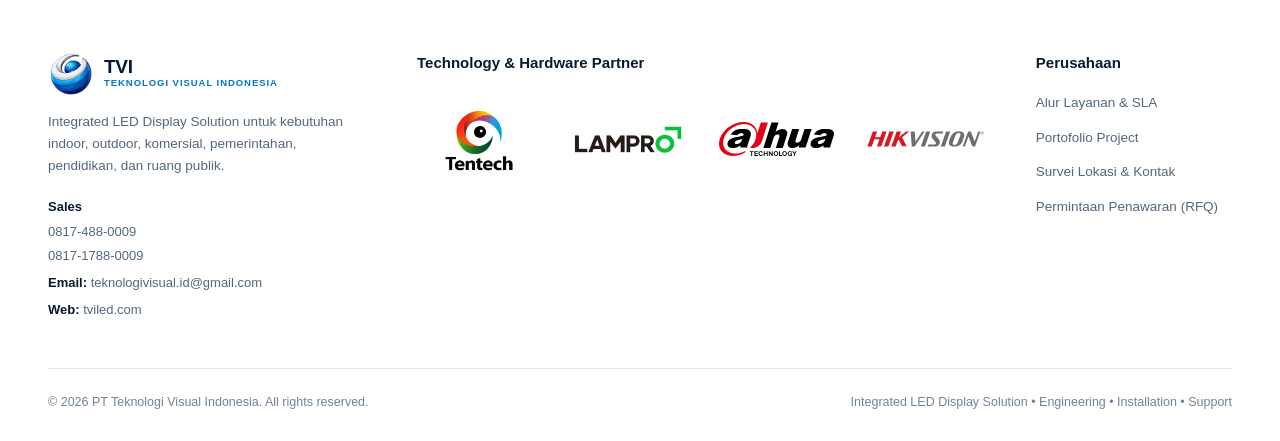
==== commit 851174a3: "Update Project & beranda" ====
--- a/index.html
+++ b/index.html
@@ -185,31 +185,31 @@
 
           <div class="pillars-grid pillars-grid-five">
             <div class="pillar-card">
-              <div class="pillar-icon-box"><svg viewBox="0 0 24 24"><path d="M3 4h18v16H3V4zm2 2v12h14V6H5zm2 2h5v3H7V8zm0 5h10v3H7v-3z"/></svg></div>
+              <div class="pillar-icon-box"><svg viewBox="0 0 24 24" aria-hidden="true" focusable="false"><path d="M3 4h18v16H3V4zm2 2v12h14V6H5zm2 2h5v3H7V8zm0 5h10v3H7v-3z"/></svg></div>
               <h3>Turnkey Systems</h3>
               <p>Paket sistem utuh yang dirancang, dipasang, terkalibrasi, dan siap digunakan untuk operasional.</p>
             </div>
 
             <div class="pillar-card">
-              <div class="pillar-icon-box"><svg viewBox="0 0 24 24"><path d="M12 2 3 6v6c0 5.55 3.84 10.74 9 12 5.16-1.26 9-6.45 9-12V6l-9-4zm-1 15-4-4 1.41-1.41L11 14.17l5.59-5.59L18 10l-7 7z"/></svg></div>
+              <div class="pillar-icon-box"><svg viewBox="0 0 24 24" aria-hidden="true" focusable="false"><path d="M12 2 3 6v6c0 5.55 3.84 10.74 9 12 5.16-1.26 9-6.45 9-12V6l-9-4zm-1 15-4-4 1.41-1.41L11 14.17l5.59-5.59L18 10l-7 7z"/></svg></div>
               <h3>Sertifikasi TKBT & HSE/K3</h3>
               <p>Pengerjaan struktur dan pekerjaan di ketinggian dilakukan dengan standar keselamatan kerja yang ketat.</p>
             </div>
 
             <div class="pillar-card">
-              <div class="pillar-icon-box"><svg viewBox="0 0 24 24"><path d="M9.4 16.6 4.8 12l-1.4 1.4 6 6L21 7.8l-1.4-1.4L9.4 16.6zM12 2a10 10 0 1 0 0 20 10 10 0 0 0 0-20z"/></svg></div>
+              <div class="pillar-icon-box"><svg viewBox="0 0 24 24" aria-hidden="true" focusable="false"><path d="M9.4 16.6 4.8 12l-1.4 1.4 6 6L21 7.8l-1.4-1.4L9.4 16.6zM12 2a10 10 0 1 0 0 20 10 10 0 0 0 0-20z"/></svg></div>
               <h3>Certified Controller Engineers</h3>
               <p>Konfigurasi, kalibrasi warna, dan firmware ditangani oleh NovaStar & Colorlight Certified Engineers.</p>
             </div>
 
             <div class="pillar-card">
-              <div class="pillar-icon-box"><svg viewBox="0 0 24 24"><path d="M12 2 9.19 8.63 2 9.24l5.46 4.73L5.82 21 12 17.27 18.18 21l-1.64-7.03L22 9.24l-7.19-.61L12 2z"/></svg></div>
+              <div class="pillar-icon-box"><svg viewBox="0 0 24 24" aria-hidden="true" focusable="false"><path d="M12 2 9.19 8.63 2 9.24l5.46 4.73L5.82 21 12 17.27 18.18 21l-1.64-7.03L22 9.24l-7.19-.61L12 2z"/></svg></div>
               <h3>Track Record Teruji</h3>
               <p>Dipercaya oleh top-tier brand, termasuk Mayora Group dan Le Minerale, untuk kebutuhan visual berskala profesional.</p>
             </div>
 
             <div class="pillar-card">
-              <div class="pillar-icon-box"><svg viewBox="0 0 24 24"><path d="M12 1a9 9 0 0 0-9 9v7a3 3 0 0 0 3 3h3v-8H5v-2a7 7 0 0 1 14 0v2h-4v8h3a3 3 0 0 0 3-3v-7a9 9 0 0 0-9-9z"/></svg></div>
+              <div class="pillar-icon-box"><svg viewBox="0 0 24 24" aria-hidden="true" focusable="false"><path d="M12 1a9 9 0 0 0-9 9v7a3 3 0 0 0 3 3h3v-8H5v-2a7 7 0 0 1 14 0v2h-4v8h3a3 3 0 0 0 3-3v-7a9 9 0 0 0-9-9z"/></svg></div>
               <h3>Layanan Purna Jual</h3>
               <p>Garansi resmi sistem, ketersediaan sparepart original, dan technical support 24/7 untuk operasional yang terjaga.</p>
             </div>
@@ -226,10 +226,12 @@
             <p class="section-lead">Hasil pemasangan nyata tim Teknologi Visual Indonesia untuk berbagai sektor strategis.</p>
           </div>
 
-          <div class="project-card-grid">
-            <figure class="project-card project-card-wide">
+          <div class="project-carousel home-project-carousel" data-home-project-carousel aria-label="Portofolio pekerjaan TVI">
+            <div class="project-carousel-viewport" tabindex="0">
+              <div class="project-card-grid">
+            <figure class="project-card active">
               <div class="project-card-img-wrap">
-                <span class="project-card-badge">Pemerintahan & Keamanan</span>
+                <span class="project-card-badge">Pemerintahan</span>
                 <img
                   src="asset/img/projects/ditpider-mabes-polri.jpg"
                   alt="Instalasi DITPIDER Mabes Polri"
@@ -248,20 +250,20 @@
 
             <figure class="project-card">
               <div class="project-card-img-wrap">
-                <span class="project-card-badge">Retail & Mall</span>
+                <span class="project-card-badge">Agensi Periklanan &amp; Media luar ruangan digital</span>
                 <img
-                  src="asset/img/projects/pakuwon-mall-surabaya.jpg"
+                  src="asset/img/projects/pakuwon-mall-surabaya-web.jpg"
                   alt="Instalasi Pakuwon Mall Surabaya"
                   loading="lazy"
                 />
               </div>
               <figcaption>
                 <div class="project-meta-row">
-                  <span class="project-client-type">Commercial LED</span>
+                  <span class="project-client-type">Outdoor Advertising LED</span>
                   <span class="project-location">Surabaya</span>
                 </div>
                 <strong>Pakuwon Mall Surabaya</strong>
-                <p>Display LED lengkung indoor resolusi tinggi untuk media promosi dan informasi publik pengunjung mall.</p>
+                <p>LED billboard luar ruang untuk kampanye visual berukuran besar dengan tampilan terang dan mudah terlihat.</p>
               </figcaption>
             </figure>
 
@@ -286,28 +288,28 @@
 
             <figure class="project-card">
               <div class="project-card-img-wrap">
-                <span class="project-card-badge">Pengawasan Publik</span>
+                <span class="project-card-badge">Agensi Periklanan &amp; Media luar ruangan digital</span>
                 <img
-                  src="asset/img/projects/pospol-harmoni.jpg"
+                  src="asset/img/projects/pospol-harmoni-web.jpg"
                   alt="Instalasi Pospol Harmoni"
                   loading="lazy"
                 />
               </div>
               <figcaption>
                 <div class="project-meta-row">
-                  <span class="project-client-type">Traffic Monitoring</span>
+                  <span class="project-client-type">Outdoor Advertising LED</span>
                   <span class="project-location">Jakarta Pusat</span>
                 </div>
                 <strong>Pospol Harmoni</strong>
-                <p>Pusat kontrol monitoring lalu lintas dengan panel display industri 24 jam non-stop.</p>
+                <p>Instalasi LED periklanan luar ruang dengan visibilitas kuat untuk arus kendaraan dan pejalan kaki.</p>
               </figcaption>
             </figure>
 
             <figure class="project-card">
               <div class="project-card-img-wrap">
-                <span class="project-card-badge">Showroom Komersial</span>
+                <span class="project-card-badge">Ritel &amp; Pusat perbelanjaan</span>
                 <img
-                  src="asset/img/projects/jete.jpg"
+                  src="asset/img/projects/jete-web.jpg"
                   alt="Instalasi JETE Experience Store"
                   loading="lazy"
                 />
@@ -321,11 +323,28 @@
                 <p>Digital signage interaktif untuk demo produk audio dan visual retail modern.</p>
               </figcaption>
             </figure>
+              </div>
+            </div>
+
+            <button class="project-carousel-btn project-carousel-prev" type="button" aria-label="Project sebelumnya">
+              <span aria-hidden="true">&#8592;</span>
+            </button>
+            <button class="project-carousel-btn project-carousel-next" type="button" aria-label="Project berikutnya">
+              <span aria-hidden="true">&#8594;</span>
+            </button>
+
+            <div class="project-carousel-footer">
+              <div class="project-carousel-count" aria-live="polite">
+                <span data-carousel-current>01</span><span>/</span><span data-carousel-total>05</span>
+              </div>
+              <div class="project-carousel-dots" aria-label="Pilih project"></div>
+              <span class="project-carousel-hint">Geser atau gunakan tombol panah</span>
+            </div>
           </div>
 
           <div style="text-align: center; margin-top: 36px">
             <a class="btn outline-dark" href="project.html">
-              <span>Lihat Semua Dokumentasi Project (7+ Lokasi)</span>
+              <span>Lihat Semua Dokumentasi Project</span>
               <svg width="16" height="16" viewBox="0 0 20 20" fill="currentColor">
                 <path fill-rule="evenodd" d="M10.293 3.293a1 1 0 011.414 0l6 6a1 1 0 010 1.414l-6 6a1 1 0 01-1.414-1.414L14.586 11H3a1 1 0 110-2h11.586l-4.293-4.293a1 1 0 010-1.414z" clip-rule="evenodd" />
               </svg>
@@ -367,8 +386,11 @@
             Integrated LED Display Solution untuk kebutuhan indoor, outdoor, komersial, pemerintahan, pendidikan, dan ruang publik.
           </p>
           <div class="footer-contact-list">
-            <a href="https://wa.me/628174880009" target="_blank" rel="noopener"><strong>Sales Utama:</strong> 0817-488-0009</a>
-            <a href="https://wa.me/6281717880009" target="_blank" rel="noopener"><strong>Sales Kedua:</strong> 0817-1788-0009</a>
+            <div class="footer-sales-group">
+              <strong>Sales</strong>
+              <a href="https://wa.me/628174880009" target="_blank" rel="noopener">0817-488-0009</a>
+              <a href="https://wa.me/6281717880009" target="_blank" rel="noopener">0817-1788-0009</a>
+            </div>
             <a href="mailto:teknologivisual.id@gmail.com"><strong>Email:</strong> teknologivisual.id@gmail.com</a>
             <a href="https://tviled.com"><strong>Web:</strong> tviled.com</a>
           </div>
@@ -410,7 +432,7 @@
       aria-label="Konsultasi Teknis via WhatsApp"
     >
       <div class="whatsapp-pill">
-        <svg viewBox="0 0 24 24">
+        <svg viewBox="0 0 24 24" aria-hidden="true" focusable="false">
           <path d="M20.5 3.5A11.8 11.8 0 0 0 12.1 0C5.5 0 .2 5.3.2 11.8c0 2.1.5 4.1 1.6 5.9L0 24l6.4-1.7a11.8 11.8 0 0 0 5.7 1.5h.1c6.5 0 11.8-5.3 11.8-11.8 0-3.2-1.2-6.2-3.5-8.5ZM12.1 21.8c-1.7 0-3.3-.5-4.8-1.3l-.3-.2-3.8 1 1-3.7-.2-.4a9.8 9.8 0 0 1-1.5-5.3c0-5.4 4.4-9.8 9.8-9.8 2.6 0 5.1 1 6.9 2.9a9.7 9.7 0 0 1 2.9 6.9c-.2 5.5-4.6 9.9-10 9.9Zm5.4-7.4c-.3-.1-1.7-.8-1.9-.9-.3-.1-.5-.1-.7.1-.2.3-.8.9-.9 1.1-.2.2-.3.2-.6.1-.3-.1-1.2-.4-2.3-1.4-.9-.8-1.4-1.7-1.6-2-.2-.3 0-.4.1-.6l.5-.5c.1-.2.2-.3.3-.5.1-.2 0-.4 0-.5 0-.1-.7-1.7-.9-2.3-.2-.6-.5-.5-.7-.5h-.6c-.2 0-.5.1-.8.4-.3.3-1 1-1 2.5s1.1 2.9 1.2 3.1c.1.2 2.1 3.3 5.2 4.6.7.3 1.3.5 1.7.6.7.2 1.4.2 1.9.1.6-.1 1.7-.7 2-1.4.2-.7.2-1.3.2-1.4-.1-.2-.3-.3-.6-.4Z" />
         </svg>
         <div class="whatsapp-text-badge">
--- a/styles.css
+++ b/styles.css
@@ -1853,6 +1853,32 @@
   color: var(--brand-navy-900);
 }
 
+.contact-sales-details {
+  display: grid;
+  gap: 7px;
+}
+
+.contact-sales-details strong {
+  margin-bottom: 0;
+}
+
+.contact-sales-details a {
+  display: flex;
+  flex-wrap: wrap;
+  gap: 4px 8px;
+  color: var(--brand-navy-900);
+  font-size: 15px;
+  font-weight: 800;
+}
+
+.contact-sales-details a:first-of-type {
+  color: var(--brand-blue-600);
+}
+
+.contact-sales-details a:hover {
+  color: var(--brand-cyan-500);
+}
+
 /* Form */
 .contact-form {
   padding: 36px;
@@ -2544,6 +2570,22 @@
   color: var(--brand-cyan-400);
 }
 
+.footer-sales-group {
+  display: grid;
+  grid-template-columns: max-content 1fr;
+  gap: 4px 8px;
+  align-items: baseline;
+}
+
+.footer-sales-group strong {
+  grid-column: 1 / -1;
+}
+
+.footer-sales-group a {
+  grid-column: 1 / -1;
+  width: fit-content;
+}
+
 .footer-partners h4 {
   margin: 0 0 18px;
   color: var(--white);
@@ -3950,9 +3992,9 @@
 }
 
 .footer-partner-item:nth-child(1) img {
-  width: 58px;
-  max-width: 55%;
-  max-height: 50px;
+  width: 70px;
+  max-width: 62%;
+  max-height: 62px;
 }
 
 .footer-partner-item:nth-child(2) img {
@@ -3981,7 +4023,7 @@
   }
 
   .footer-partner-grid { grid-template-columns: repeat(2, minmax(0, 1fr)); }
-  .footer-partner-item:nth-child(1) img { width: 54px; }
+  .footer-partner-item:nth-child(1) img { width: 66px; }
   .footer-partner-item:nth-child(2) img { max-width: 145px; }
   .footer-partner-item:nth-child(3) img { max-width: 138px; }
   .footer-partner-item:nth-child(4) img { max-width: 150px; }
@@ -4037,15 +4079,15 @@
 @media (min-width: 769px) {
   .footer-partner-item,
   .footer-partner-item:hover {
-    height: 82px;
-    min-height: 82px;
+    height: 94px;
+    min-height: 94px;
     padding: 8px 4px;
   }
 
   .footer-partner-item:nth-child(1) img {
-    width: 74px;
-    max-width: 62%;
-    max-height: 64px;
+    width: 90px;
+    max-width: 72%;
+    max-height: 78px;
   }
 
   .footer-partner-item:nth-child(2) img {
@@ -4076,3 +4118,505 @@
     grid-template-columns: 1fr;
   }
 }
+
+/* Single-project carousel */
+.project-carousel {
+  position: relative;
+  max-width: 1120px;
+  margin-inline: auto;
+}
+
+.project-carousel-viewport {
+  position: relative;
+  overflow: hidden;
+  border: 1px solid #d8e5ef;
+  border-radius: 28px;
+  background: #07172c;
+  box-shadow: 0 30px 70px rgba(7, 23, 44, 0.16);
+  outline: none;
+  touch-action: pan-y;
+}
+
+.project-carousel-viewport:focus-visible {
+  box-shadow: 0 0 0 4px rgba(0, 163, 232, 0.2), 0 30px 70px rgba(7, 23, 44, 0.16);
+}
+
+.project-carousel .project-card-grid {
+  display: block;
+}
+
+.project-carousel .project-card,
+.project-carousel .project-card:hover {
+  display: none;
+  grid-template-columns: minmax(0, 1.55fr) minmax(290px, 0.75fr);
+  min-height: 540px;
+  border: 0;
+  border-radius: 0;
+  background: #07172c;
+  box-shadow: none;
+  opacity: 0;
+  transform: none;
+  cursor: grab;
+}
+
+.project-carousel .project-card.active {
+  display: grid;
+  opacity: 1;
+  animation: projectSlideIn 480ms cubic-bezier(0.22, 1, 0.36, 1);
+}
+
+.project-carousel .project-card:active {
+  cursor: grabbing;
+}
+
+.project-carousel .project-card-img-wrap {
+  height: 100%;
+  min-height: 540px;
+  aspect-ratio: auto;
+  background:
+    radial-gradient(circle at 50% 35%, rgba(26, 184, 255, 0.16), transparent 42%),
+    #041020;
+}
+
+.project-carousel .project-card-img-wrap::after {
+  content: "";
+  position: absolute;
+  inset: auto 0 0;
+  height: 30%;
+  pointer-events: none;
+  background: linear-gradient(transparent, rgba(2, 10, 22, 0.42));
+}
+
+.project-carousel .project-card-img-wrap img,
+.project-carousel .project-card:hover .project-card-img-wrap img {
+  object-fit: cover;
+  transform: none;
+}
+
+.project-carousel .project-card-badge {
+  top: 22px;
+  left: 22px;
+  max-width: calc(100% - 44px);
+  padding: 8px 14px;
+  color: #8eeaff;
+  background: rgba(4, 16, 32, 0.78);
+  border-color: rgba(117, 231, 255, 0.35);
+  box-shadow: 0 10px 24px rgba(0, 0, 0, 0.16);
+}
+
+.project-carousel .project-card figcaption {
+  justify-content: center;
+  padding: clamp(32px, 4vw, 54px);
+  color: #d9e8f4;
+  background:
+    radial-gradient(circle at 100% 0%, rgba(0, 163, 232, 0.18), transparent 48%),
+    linear-gradient(150deg, #092447, #06172d);
+  border: 0;
+}
+
+.project-carousel .project-meta-row {
+  align-items: flex-start;
+  flex-direction: column;
+  gap: 8px;
+  margin-bottom: 22px;
+}
+
+.project-carousel .project-client-type {
+  color: #49cfff;
+  font-size: 12px;
+}
+
+.project-carousel .project-location {
+  color: #9db6cb;
+  font-size: 13px;
+}
+
+.project-carousel .project-card figcaption strong {
+  margin-bottom: 18px;
+  color: #ffffff;
+  font-size: clamp(27px, 3vw, 40px);
+  line-height: 1.12;
+}
+
+.project-carousel .project-card figcaption p {
+  color: #b9cede;
+  font-size: 15px;
+  line-height: 1.75;
+}
+
+.project-carousel-btn {
+  position: absolute;
+  z-index: 5;
+  top: calc(50% - 29px);
+  display: grid;
+  width: 58px;
+  height: 58px;
+  place-items: center;
+  border: 1px solid rgba(255, 255, 255, 0.48);
+  border-radius: 50%;
+  color: #ffffff;
+  background: rgba(4, 16, 32, 0.72);
+  box-shadow: 0 14px 32px rgba(0, 0, 0, 0.22);
+  backdrop-filter: blur(12px);
+  cursor: pointer;
+  transition: transform 180ms ease, background 180ms ease;
+}
+
+.project-carousel-btn:hover {
+  background: #008fd0;
+  transform: scale(1.06);
+}
+
+.project-carousel-btn span {
+  font-size: 25px;
+  line-height: 1;
+}
+
+.project-carousel-prev { left: 20px; }
+.project-carousel-next { right: 20px; }
+
+.project-carousel-footer {
+  display: grid;
+  grid-template-columns: auto 1fr auto;
+  align-items: center;
+  gap: 20px;
+  padding: 18px 6px 0;
+}
+
+.project-carousel-count {
+  display: flex;
+  gap: 7px;
+  color: #6f8498;
+  font-size: 13px;
+  font-weight: 700;
+}
+
+.project-carousel-count [data-carousel-current] {
+  color: #007ac0;
+  font-size: 20px;
+}
+
+.project-carousel-dots {
+  display: flex;
+  align-items: center;
+  justify-content: center;
+  gap: 7px;
+}
+
+.project-carousel-dot {
+  width: 8px;
+  height: 8px;
+  padding: 0;
+  border: 0;
+  border-radius: 20px;
+  background: #c5d4df;
+  cursor: pointer;
+  transition: width 220ms ease, background 220ms ease;
+}
+
+.project-carousel-dot.active {
+  width: 30px;
+  background: linear-gradient(90deg, #0079bf, #1ab8ff);
+}
+
+.project-carousel-hint {
+  color: #6f8498;
+  font-size: 12px;
+}
+
+.project-carousel.is-paused .project-carousel-hint {
+  color: #0874c9;
+}
+
+@keyframes projectSlideIn {
+  from { opacity: 0; transform: translateX(18px); }
+  to { opacity: 1; transform: translateX(0); }
+}
+
+@media (max-width: 768px) {
+  .project-filters {
+    flex-wrap: nowrap;
+    overflow-x: auto;
+    margin-inline: calc(var(--container-pad) * -1);
+    padding: 0 var(--container-pad) 10px;
+    scrollbar-width: none;
+  }
+
+  .project-filters::-webkit-scrollbar { display: none; }
+
+  .filter-btn {
+    flex: 0 0 auto;
+    white-space: nowrap;
+  }
+
+  .project-carousel-viewport {
+    border-radius: 20px;
+  }
+
+  .project-carousel .project-card,
+  .project-carousel .project-card:hover {
+    grid-template-columns: 1fr;
+    min-height: 0;
+  }
+
+  .project-carousel .project-card-img-wrap {
+    min-height: 0;
+    height: auto;
+    aspect-ratio: 4 / 3;
+  }
+
+  .project-carousel .project-card figcaption {
+    min-height: 260px;
+    padding: 28px 24px 34px;
+  }
+
+  .project-carousel .project-meta-row {
+    margin-bottom: 15px;
+  }
+
+  .project-carousel .project-card figcaption strong {
+    margin-bottom: 12px;
+    font-size: clamp(25px, 7.5vw, 32px);
+  }
+
+  .project-carousel-btn {
+    top: calc((100vw - (var(--container-pad) * 2)) * 0.375 - 24px);
+    width: 48px;
+    height: 48px;
+  }
+
+  .project-carousel-prev { left: 12px; }
+  .project-carousel-next { right: 12px; }
+
+  .project-carousel-footer {
+    grid-template-columns: auto 1fr;
+    gap: 14px;
+    padding-top: 14px;
+  }
+
+  .project-carousel-hint {
+    display: none;
+  }
+
+  .project-carousel-dots {
+    justify-content: flex-end;
+  }
+}
+
+@media (prefers-reduced-motion: reduce) {
+  .project-carousel .project-card.active {
+    animation: none;
+  }
+}
+
+/* Customer references on project page */
+.customer-reference-section {
+  position: relative;
+  overflow: hidden;
+  padding: clamp(72px, 8vw, 118px) 0;
+  background:
+    radial-gradient(circle at 0 0, rgba(15, 169, 225, 0.13), transparent 32%),
+    linear-gradient(180deg, #eaf4fa 0%, #f5f9fc 100%);
+}
+
+.customer-reference-section::before {
+  content: "";
+  position: absolute;
+  top: 0;
+  left: 50%;
+  width: min(1240px, calc(100% - 48px));
+  height: 1px;
+  transform: translateX(-50%);
+  background: linear-gradient(90deg, transparent, rgba(7, 81, 145, 0.22), transparent);
+}
+
+.customer-reference-heading {
+  max-width: 760px;
+  margin: 0 auto clamp(34px, 5vw, 58px);
+  text-align: center;
+}
+
+.customer-reference-heading .eyebrow {
+  color: var(--brand-cyan-500);
+}
+
+.customer-reference-heading h2 {
+  margin: 12px 0 16px;
+  color: var(--brand-navy-900);
+  font-size: clamp(32px, 4.3vw, 54px);
+  line-height: 1.08;
+  letter-spacing: -0.035em;
+}
+
+.customer-reference-heading p {
+  margin: 0;
+  color: #52667d;
+  font-size: clamp(16px, 1.6vw, 19px);
+  line-height: 1.75;
+}
+
+.customer-reference-grid {
+  display: grid;
+  grid-template-columns: 1fr;
+  gap: clamp(22px, 3vw, 34px);
+}
+
+.customer-reference-card {
+  overflow: hidden;
+  border: 1px solid rgba(9, 85, 148, 0.13);
+  border-radius: 0;
+  background: #edf5fa;
+  box-shadow: 0 22px 55px rgba(6, 45, 82, 0.09);
+  transition: transform 220ms ease, box-shadow 220ms ease, border-color 220ms ease;
+}
+
+.customer-reference-card:hover {
+  transform: translateY(-5px);
+  border-color: rgba(10, 159, 216, 0.34);
+  box-shadow: 0 28px 70px rgba(6, 45, 82, 0.14);
+}
+
+.customer-reference-card-head {
+  display: flex;
+  align-items: center;
+  justify-content: space-between;
+  gap: 18px;
+  padding: 23px 25px 20px;
+  border-bottom: 1px solid #e7eef5;
+  background: #e5f0f7;
+}
+
+.customer-reference-card-head > div {
+  display: flex;
+  align-items: center;
+  gap: 13px;
+}
+
+.customer-reference-number {
+  display: grid;
+  place-items: center;
+  width: 38px;
+  height: 38px;
+  border-radius: 0;
+  color: #ffffff;
+  background: linear-gradient(135deg, var(--brand-blue-700), var(--brand-cyan-500));
+  font-size: 12px;
+  font-weight: 800;
+  letter-spacing: 0.08em;
+}
+
+.customer-reference-card h3 {
+  margin: 0;
+  color: var(--brand-navy-900);
+  font-size: clamp(19px, 2vw, 24px);
+}
+
+.customer-reference-total {
+  flex: 0 0 auto;
+  padding: 8px 12px;
+  border-radius: 0;
+  color: #236992;
+  background: #eef8fd;
+  font-size: 12px;
+  font-weight: 700;
+}
+
+.customer-logo-grid {
+  display: grid;
+  gap: 14px;
+  padding: clamp(18px, 2.5vw, 30px);
+  background: #edf5fa;
+}
+
+.customer-logo-grid-retail {
+  grid-template-columns: repeat(6, minmax(0, 1fr));
+}
+
+.customer-logo-grid-government {
+  grid-template-columns: repeat(5, minmax(0, 1fr));
+}
+
+.customer-logo-card {
+  display: flex;
+  min-width: 0;
+  min-height: 180px;
+  flex-direction: column;
+  align-items: center;
+  justify-content: center;
+  gap: 16px;
+  padding: 22px 16px 18px;
+  transition: transform 220ms ease;
+}
+
+.customer-logo-card:hover {
+  transform: translateY(-4px);
+}
+
+.customer-logo-card img {
+  display: block;
+  width: 100%;
+  height: 92px;
+  object-fit: contain;
+  mix-blend-mode: multiply;
+}
+
+.customer-logo-card span {
+  min-height: 34px;
+  color: #344e68;
+  font-size: 13px;
+  font-weight: 700;
+  line-height: 1.3;
+  text-align: center;
+}
+
+@media (max-width: 1100px) {
+  .customer-logo-grid-retail,
+  .customer-logo-grid-government {
+    grid-template-columns: repeat(3, minmax(0, 1fr));
+  }
+}
+
+@media (max-width: 520px) {
+  .customer-reference-section {
+    padding: 64px 0;
+  }
+
+  .customer-reference-card {
+    border-radius: 0;
+  }
+
+  .customer-reference-card-head {
+    padding: 18px;
+  }
+
+  .customer-reference-total {
+    display: none;
+  }
+
+  .customer-logo-grid-retail,
+  .customer-logo-grid-government {
+    grid-template-columns: repeat(2, minmax(0, 1fr));
+    gap: 10px;
+    padding: 14px;
+  }
+
+  .customer-logo-card {
+    min-height: 148px;
+    padding: 17px 10px 13px;
+  }
+
+  .customer-logo-card img {
+    height: 72px;
+  }
+
+  .customer-logo-card span {
+    font-size: 12px;
+  }
+}
+
+@media (prefers-reduced-motion: reduce) {
+  .customer-reference-card,
+  .customer-logo-card {
+    transition: none;
+  }
+}
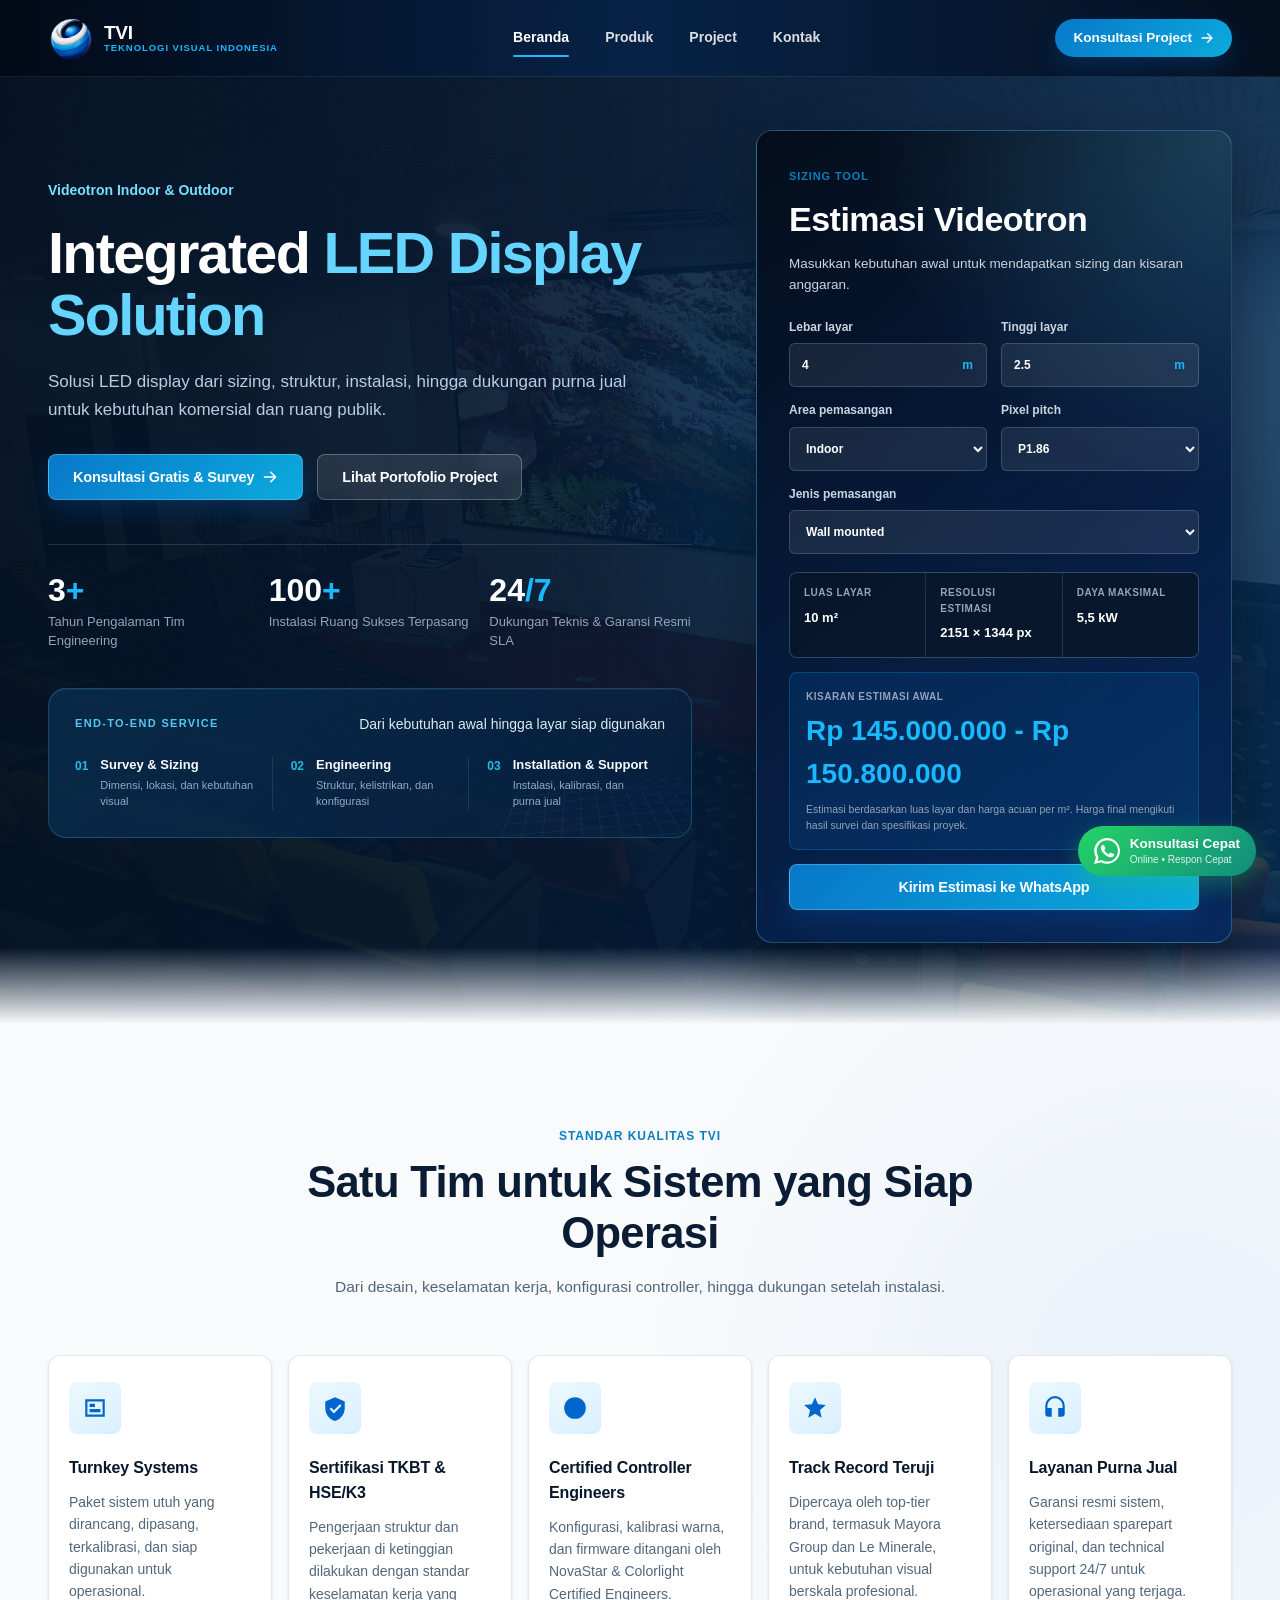
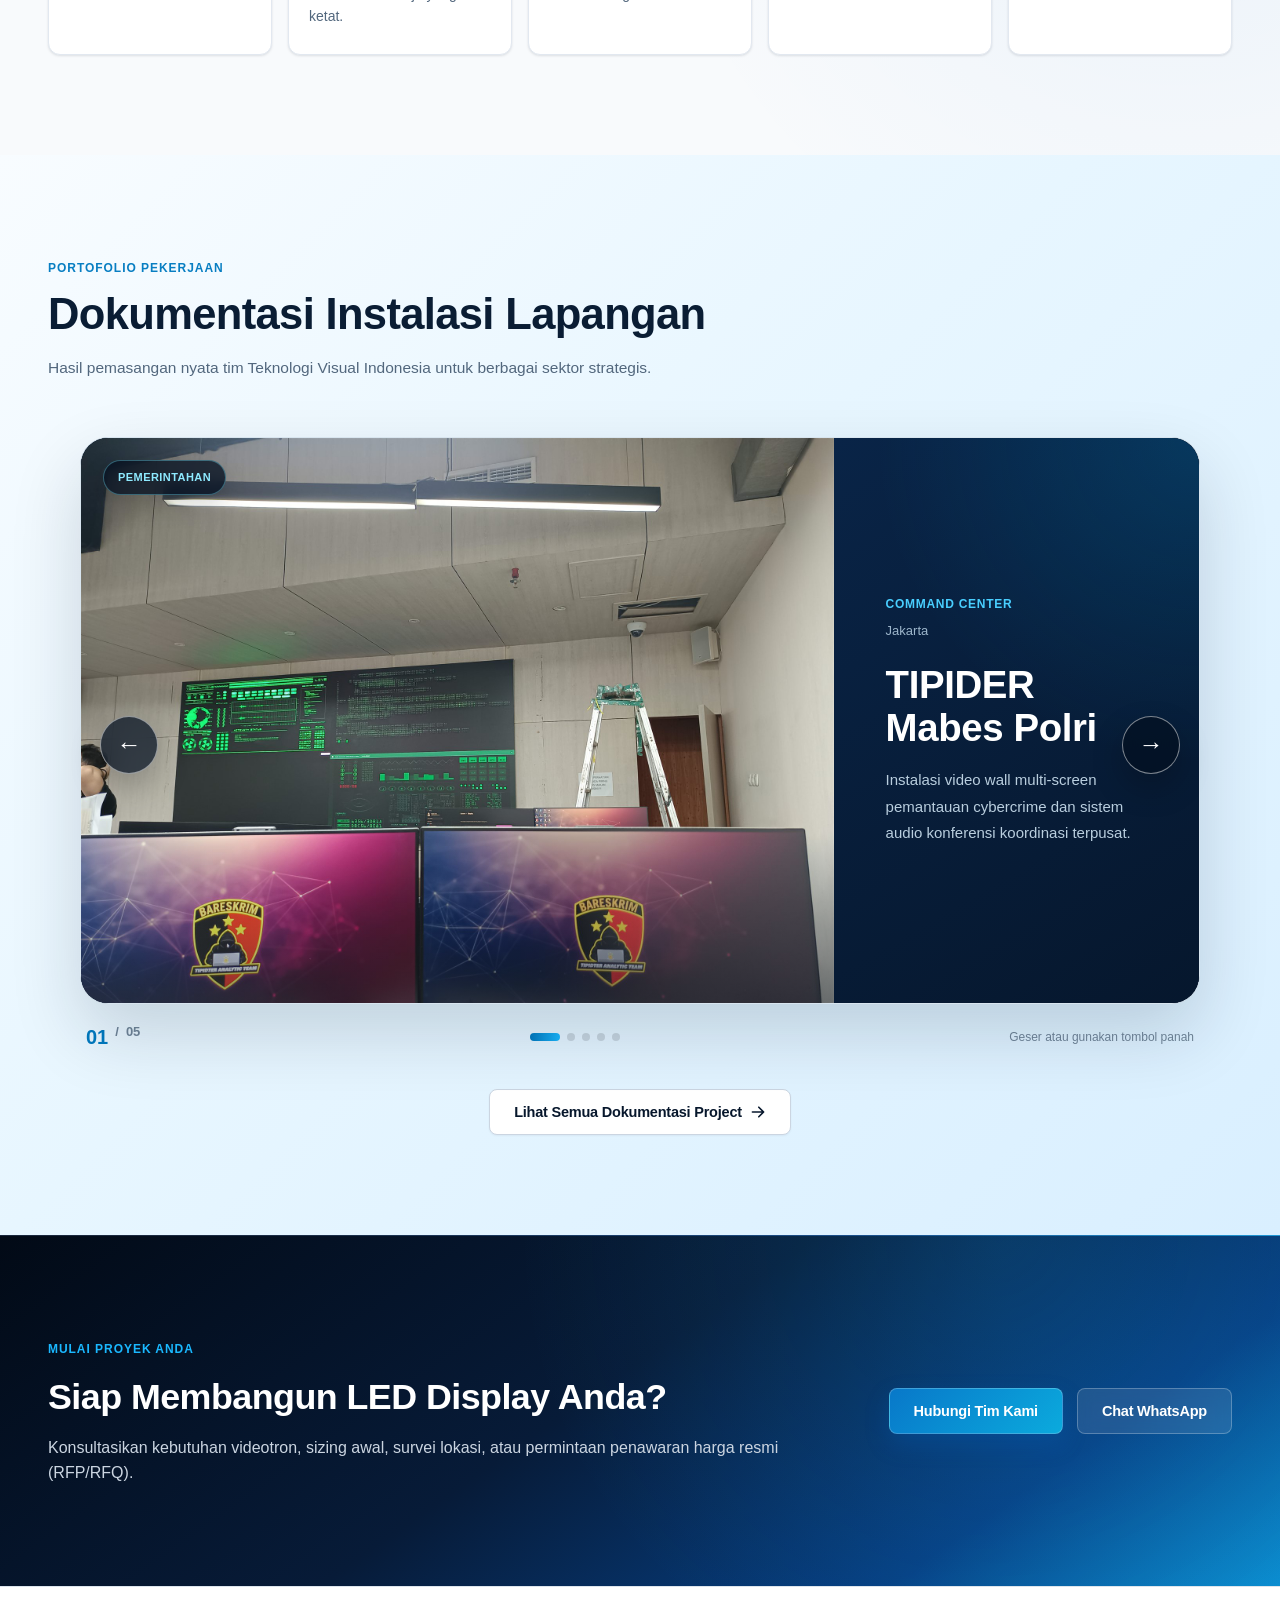
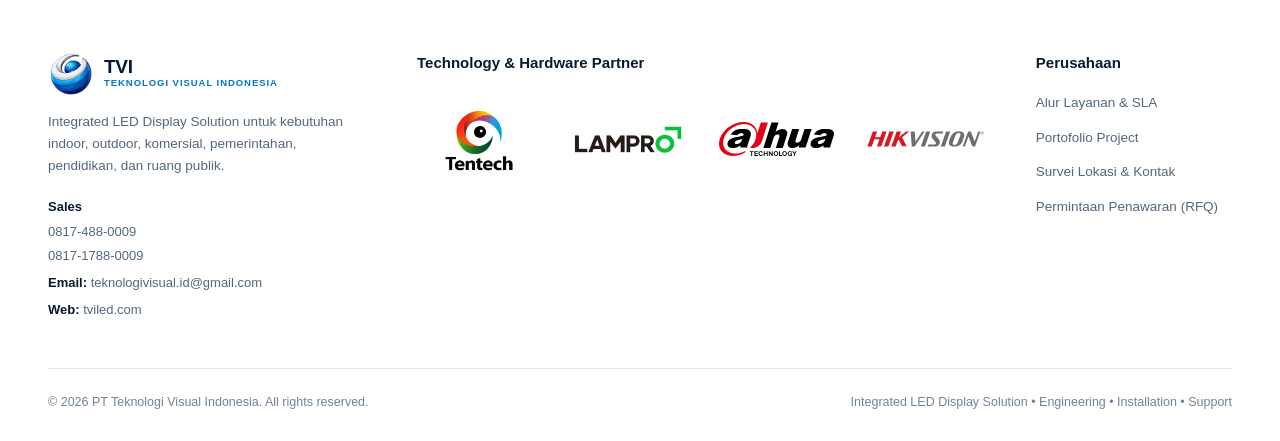
==== commit 7362e688: "TIPIDER beranda" ====
--- a/index.html
+++ b/index.html
@@ -234,7 +234,7 @@
                 <span class="project-card-badge">Pemerintahan</span>
                 <img
                   src="asset/img/projects/ditpider-mabes-polri.jpg"
-                  alt="Instalasi DITPIDER Mabes Polri"
+                  alt="Instalasi TIPIDER Mabes Polri"
                   loading="lazy"
                 />
               </div>
@@ -243,7 +243,7 @@
                   <span class="project-client-type">Command Center</span>
                   <span class="project-location">Jakarta</span>
                 </div>
-                <strong>DITPIDER Mabes Polri</strong>
+                <strong>TIPIDER Mabes Polri</strong>
                 <p>Instalasi video wall multi-screen pemantauan cybercrime dan sistem audio konferensi koordinasi terpusat.</p>
               </figcaption>
             </figure>
